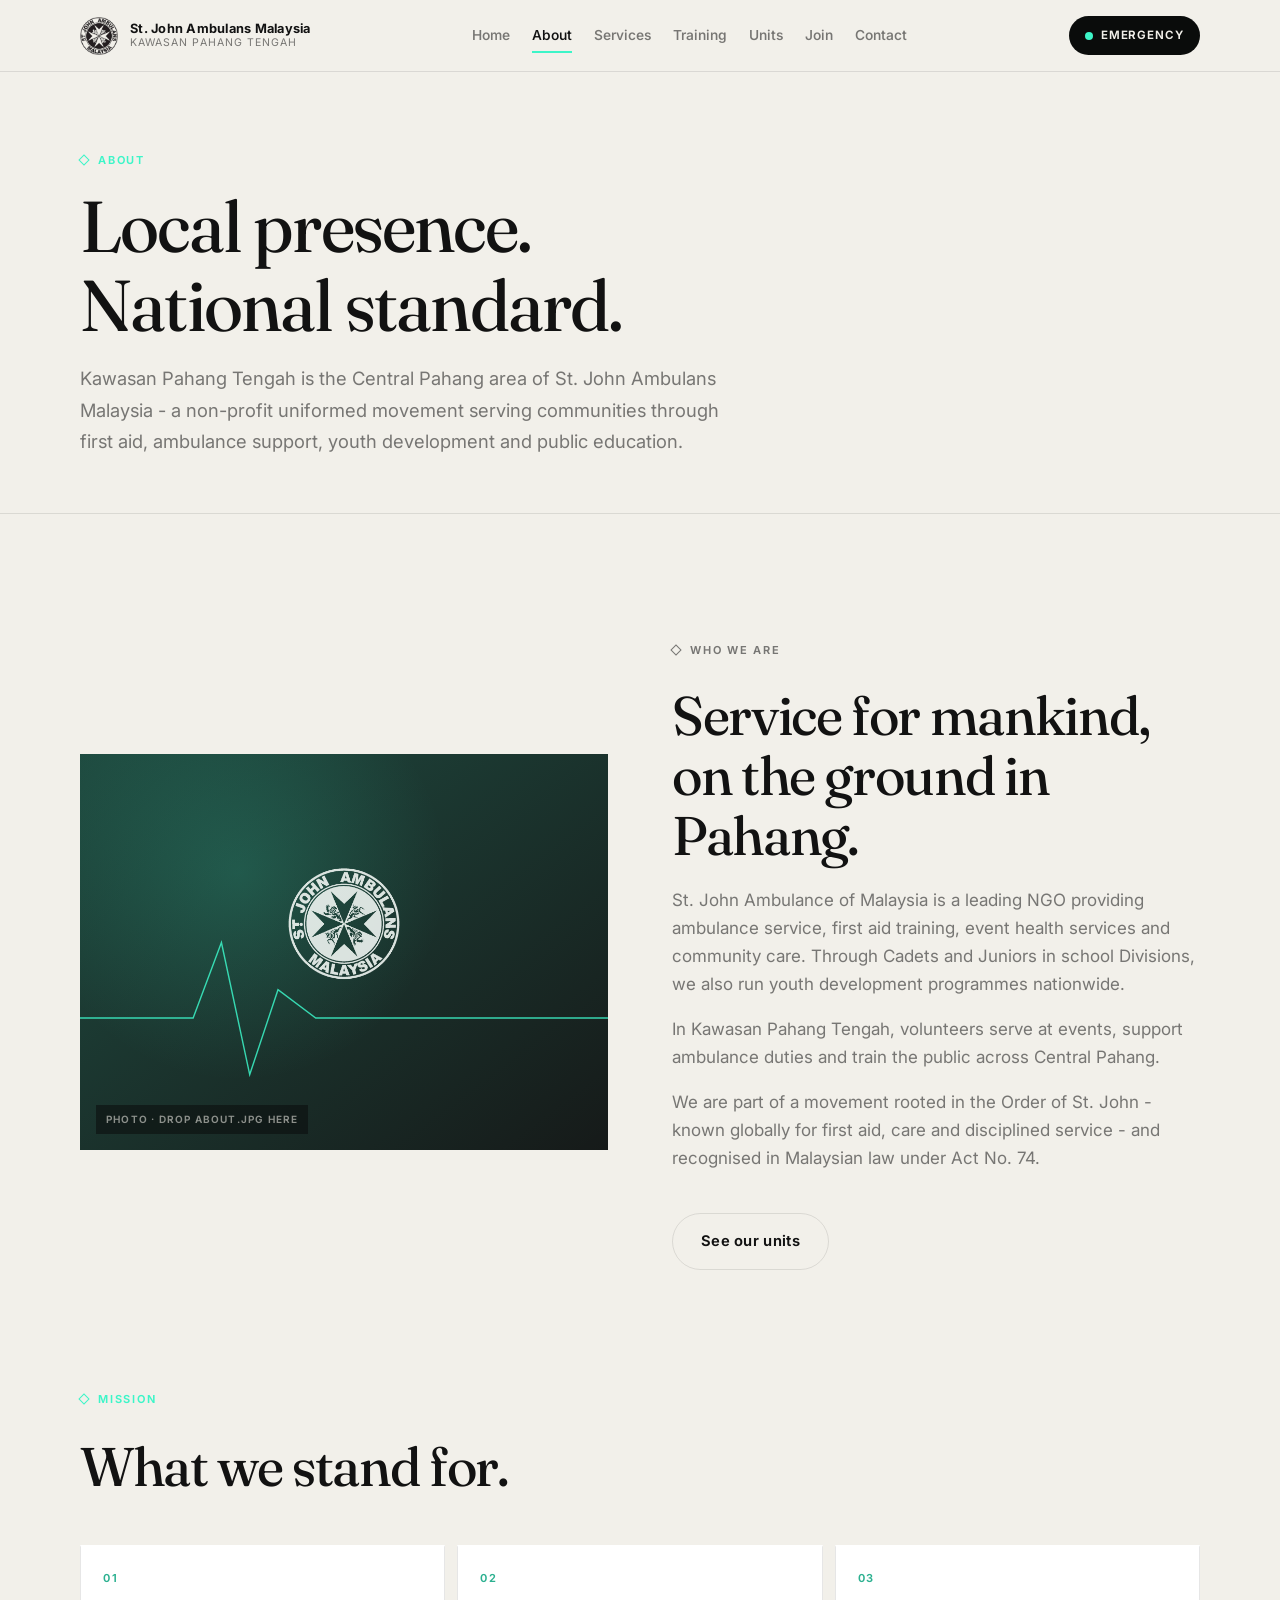
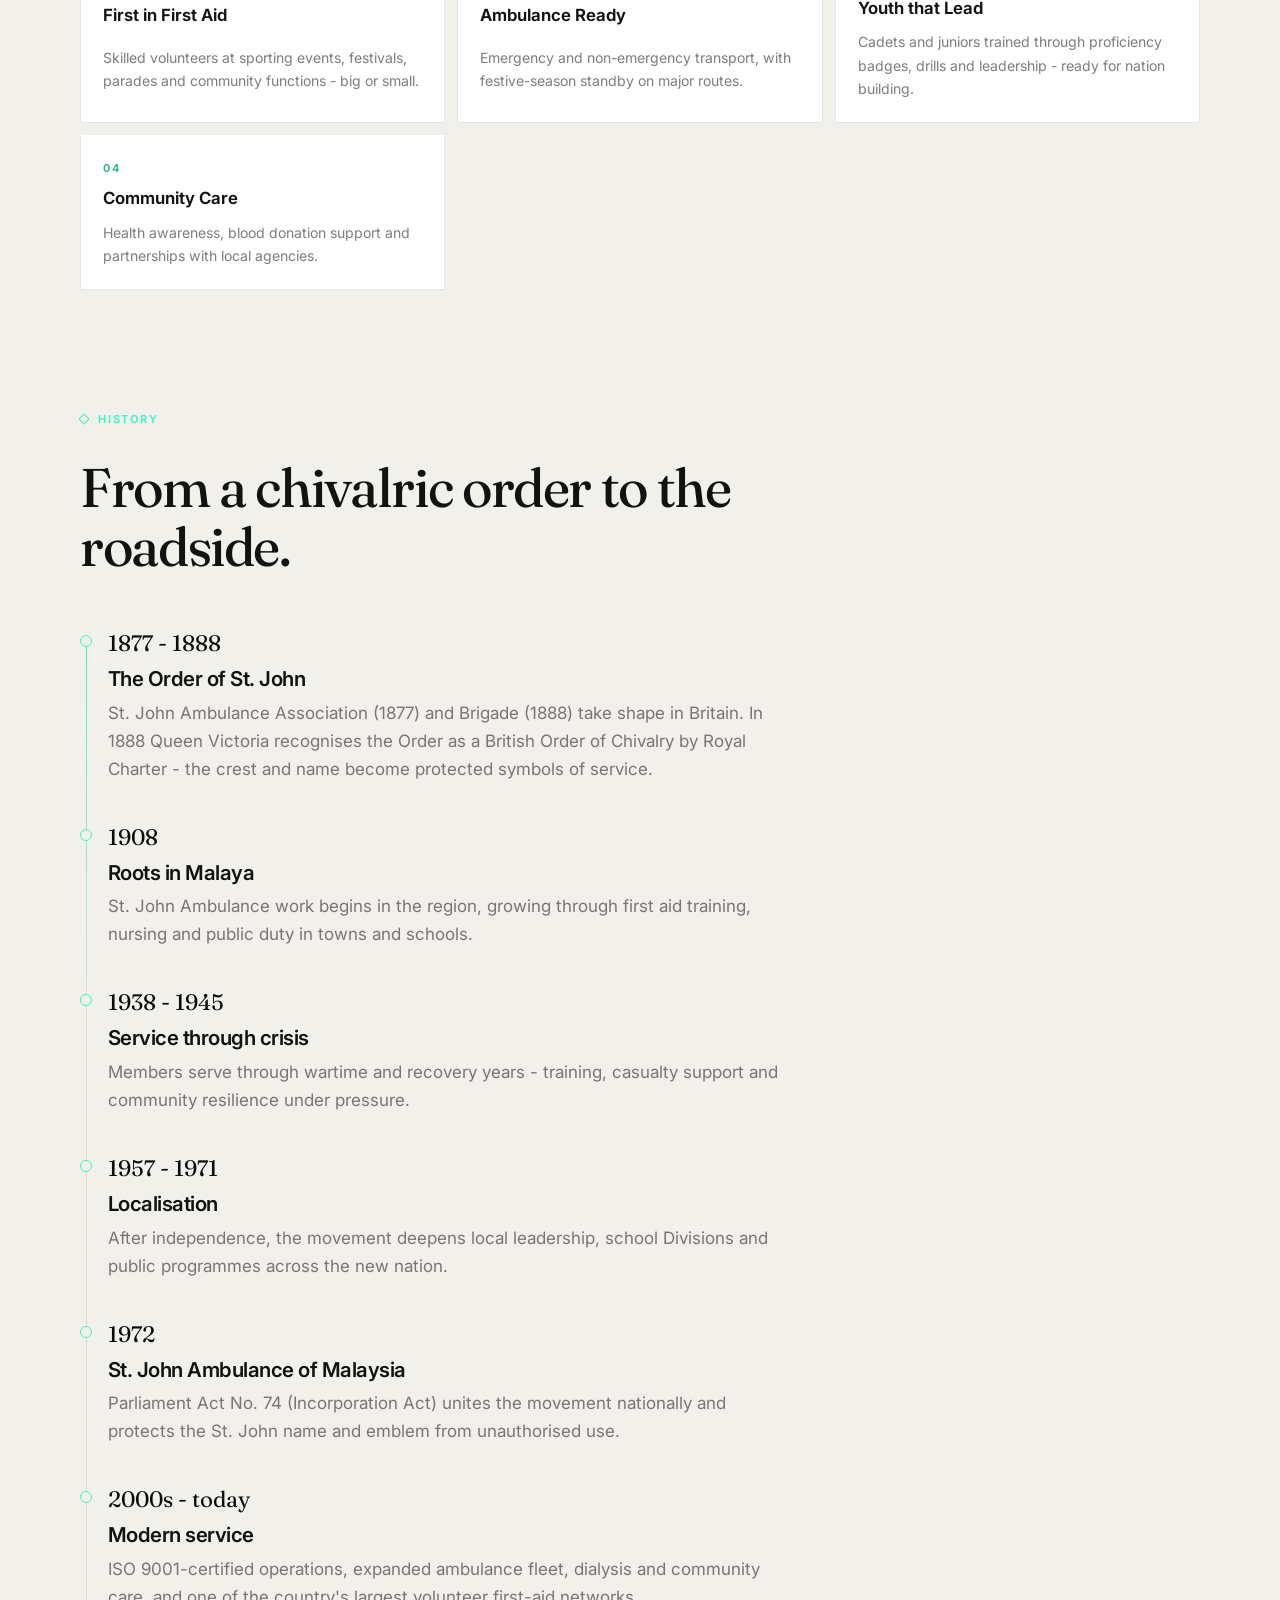
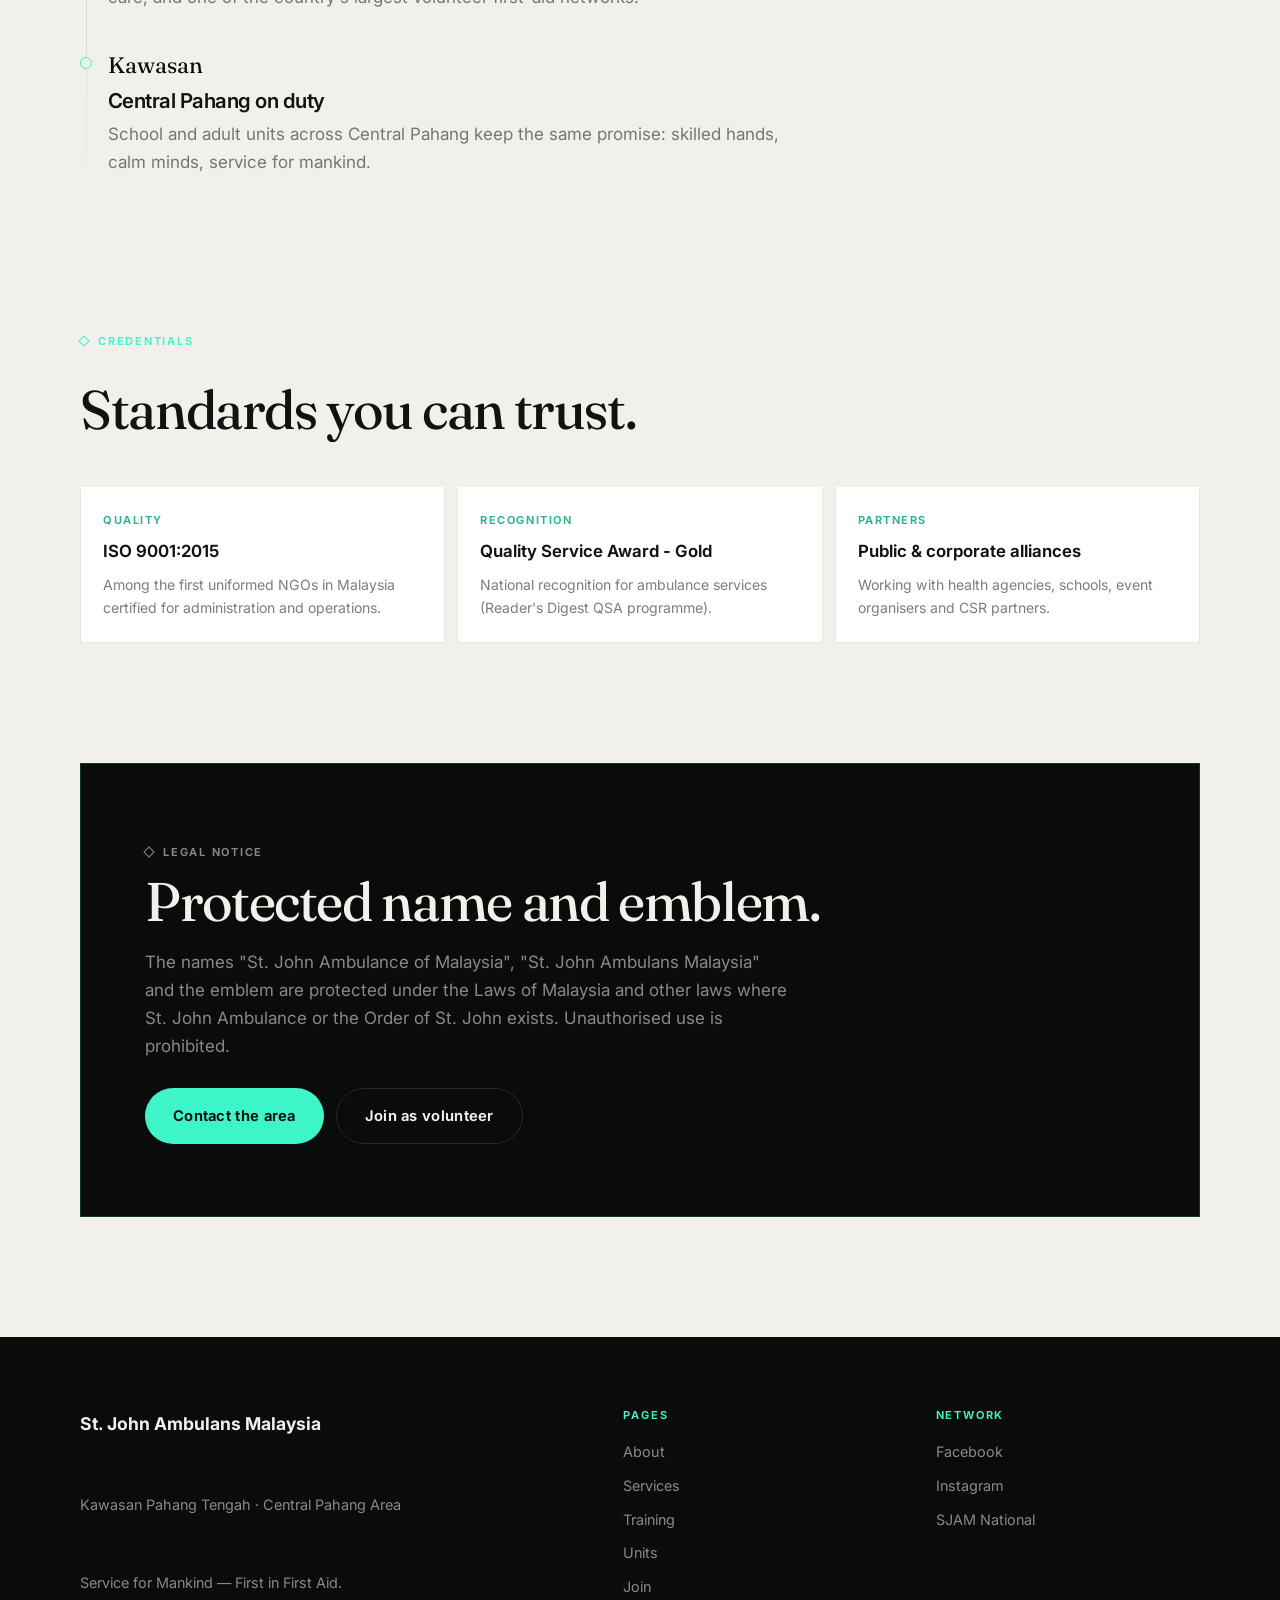
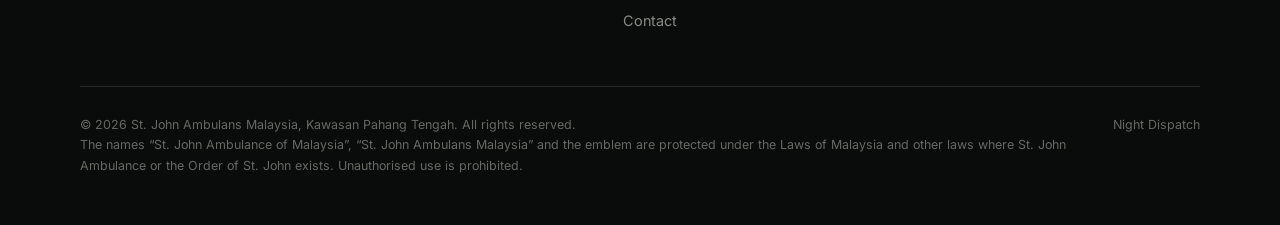
==== about.html @ 7b6e6d95 "Fill site with St. John must-have content: history, units, leadership, programmes, process" ====
<!DOCTYPE html>
<html lang="en">
<head>
  <meta charset="UTF-8" />
  <meta name="viewport" content="width=device-width, initial-scale=1" />
  <meta name="description" content="About St. John Ambulans Malaysia, Kawasan Pahang Tengah - mission, history, credentials and the Order of St. John." />
  <title>About · SJAM Kawasan Pahang Tengah</title>
  <link rel="preconnect" href="https://fonts.googleapis.com" />
  <link rel="preconnect" href="https://fonts.gstatic.com" crossorigin />
  <link href="https://fonts.googleapis.com/css2?family=Fraunces:ital,opsz,wght@0,9..144,400;0,9..144,500;1,9..144,400&family=Inter:wght@400;500;600;650;700&display=swap" rel="stylesheet" />
  <link rel="stylesheet" href="styles.css" />
</head>
<body>
  <header class="site-header">
    <div class="site-header__inner">
      <a class="brand" href="index.html" aria-label="Home">
        <img class="brand__mark" src="assets/sjam-logo.png" width="38" height="38" alt="" />
        <span class="brand__text">
          <span class="brand__name">St. John Ambulans Malaysia</span>
          <span class="brand__sub">Kawasan Pahang Tengah</span>
        </span>
      </a>
      <nav class="nav" aria-label="Primary">
        <a href="index.html">Home</a>
        <a href="about.html" class="is-active">About</a>
        <a href="services.html">Services</a>
        <a href="training.html">Training</a>
        <a href="units.html">Units</a>
        <a href="join.html">Join</a>
        <a href="contact.html">Contact</a>
      </nav>
      <div class="header-actions">
        <a class="emergency-chip" href="tel:999"><span class="dot-pulse" aria-hidden="true"></span>Emergency</a>
        <button class="nav-toggle" type="button" aria-expanded="false" aria-controls="mobile-drawer" aria-label="Open menu"><span></span></button>
      </div>
    </div>
    <div class="drawer" id="mobile-drawer" hidden>
      <a href="index.html">Home</a>
      <a href="about.html">About</a>
      <a href="services.html">Services</a>
      <a href="training.html">Training</a>
      <a href="units.html">Units</a>
      <a href="join.html">Join</a>
      <a href="contact.html">Contact</a>
      <a class="btn btn--volt" href="join.html">Volunteer with us</a>
    </div>
  </header>

  <main>
    <header class="page-hero">
      <div class="wrap">
        <p class="label label--volt">About</p>
        <h1>Local presence.<br />National standard.</h1>
        <p class="lead">
          Kawasan Pahang Tengah is the Central Pahang area of St. John Ambulans Malaysia -
          a non-profit uniformed movement serving communities through first aid, ambulance support,
          youth development and public education.
        </p>
      </div>
    </header>

    <section class="section">
      <div class="wrap split">
        <!-- TODO: replace with about.jpg -->
        <div class="media-frame media-frame--dark reveal">
          <svg class="deco" viewBox="0 0 560 420" aria-hidden="true">
            <defs>
              <linearGradient id="ag" x1="0" y1="0" x2="1" y2="1">
                <stop offset="0%" stop-color="#3DF5C8" stop-opacity="0.22"/>
                <stop offset="100%" stop-color="#3DF5C8" stop-opacity="0"/>
              </linearGradient>
            </defs>
            <rect width="560" height="420" fill="url(#ag)"/>
            <polyline points="0,280 90,280 120,280 150,200 180,340 210,250 250,280 560,280" fill="none" stroke="#3DF5C8" stroke-width="1.5" opacity="0.85"/>
            <image href="assets/sjam-logo-light.png" x="220" y="120" width="120" height="120" opacity="0.9"/>
          </svg>
          <div class="media-frame__caption">Photo · drop about.jpg here</div>
        </div>
        <div class="reveal">
          <p class="label">Who we are</p>
          <h2 style="margin:16px 0 20px;">Service for mankind, on the ground in Pahang.</h2>
          <p class="muted">
            St. John Ambulance of Malaysia is a leading NGO providing ambulance service,
            first aid training, event health services and community care. Through Cadets and Juniors
            in school Divisions, we also run youth development programmes nationwide.
          </p>
          <p class="muted" style="margin-top:1em;">
            In Kawasan Pahang Tengah, volunteers serve at events, support ambulance duties and
            train the public across Central Pahang.
          </p>
          <p class="muted" style="margin-top:1em;">
            We are part of a movement rooted in the Order of St. John - known globally for first aid,
            care and disciplined service - and recognised in Malaysian law under Act No. 74.
          </p>
          <a class="btn btn--ghost" href="units.html" style="margin-top:24px;">See our units</a>
        </div>
      </div>
    </section>

    <section class="section" style="padding-top:0;">
      <div class="wrap">
        <div class="section__head reveal">
          <p class="label label--volt">Mission</p>
          <h2>What we stand for.</h2>
        </div>
        <div class="units-grid">
          <article class="unit-card reveal">
            <div class="unit-card__district">01</div>
            <div class="unit-card__name">First in First Aid</div>
            <div class="unit-card__meta">Skilled volunteers at sporting events, festivals, parades and community functions - big or small.</div>
          </article>
          <article class="unit-card reveal">
            <div class="unit-card__district">02</div>
            <div class="unit-card__name">Ambulance Ready</div>
            <div class="unit-card__meta">Emergency and non-emergency transport, with festive-season standby on major routes.</div>
          </article>
          <article class="unit-card reveal">
            <div class="unit-card__district">03</div>
            <div class="unit-card__name">Youth that Lead</div>
            <div class="unit-card__meta">Cadets and juniors trained through proficiency badges, drills and leadership - ready for nation building.</div>
          </article>
          <article class="unit-card reveal">
            <div class="unit-card__district">04</div>
            <div class="unit-card__name">Community Care</div>
            <div class="unit-card__meta">Health awareness, blood donation support and partnerships with local agencies.</div>
          </article>
        </div>
      </div>
    </section>

    <section class="section" style="padding-top:0;">
      <div class="wrap">
        <div class="section__head reveal">
          <p class="label label--volt">History</p>
          <h2>From a chivalric order to the roadside.</h2>
        </div>
        <div class="timeline">
          <article class="timeline__item reveal">
            <div class="timeline__year">1877 - 1888</div>
            <h3>The Order of St. John</h3>
            <p>St. John Ambulance Association (1877) and Brigade (1888) take shape in Britain. In 1888 Queen Victoria recognises the Order as a British Order of Chivalry by Royal Charter - the crest and name become protected symbols of service.</p>
          </article>
          <article class="timeline__item reveal">
            <div class="timeline__year">1908</div>
            <h3>Roots in Malaya</h3>
            <p>St. John Ambulance work begins in the region, growing through first aid training, nursing and public duty in towns and schools.</p>
          </article>
          <article class="timeline__item reveal">
            <div class="timeline__year">1938 - 1945</div>
            <h3>Service through crisis</h3>
            <p>Members serve through wartime and recovery years - training, casualty support and community resilience under pressure.</p>
          </article>
          <article class="timeline__item reveal">
            <div class="timeline__year">1957 - 1971</div>
            <h3>Localisation</h3>
            <p>After independence, the movement deepens local leadership, school Divisions and public programmes across the new nation.</p>
          </article>
          <article class="timeline__item reveal">
            <div class="timeline__year">1972</div>
            <h3>St. John Ambulance of Malaysia</h3>
            <p>Parliament Act No. 74 (Incorporation Act) unites the movement nationally and protects the St. John name and emblem from unauthorised use.</p>
          </article>
          <article class="timeline__item reveal">
            <div class="timeline__year">2000s - today</div>
            <h3>Modern service</h3>
            <p>ISO 9001-certified operations, expanded ambulance fleet, dialysis and community care, and one of the country's largest volunteer first-aid networks.</p>
          </article>
          <article class="timeline__item reveal">
            <div class="timeline__year">Kawasan</div>
            <h3>Central Pahang on duty</h3>
            <p>School and adult units across Central Pahang keep the same promise: skilled hands, calm minds, service for mankind.</p>
          </article>
        </div>
      </div>
    </section>

    <section class="section" style="padding-top:0;">
      <div class="wrap">
        <div class="section__head reveal">
          <p class="label label--volt">Credentials</p>
          <h2>Standards you can trust.</h2>
        </div>
        <!-- TODO: swap in real award logos / copy -->
        <div class="units-grid">
          <article class="unit-card reveal">
            <div class="unit-card__district">Quality</div>
            <div class="unit-card__name">ISO 9001:2015</div>
            <div class="unit-card__meta">Among the first uniformed NGOs in Malaysia certified for administration and operations.</div>
          </article>
          <article class="unit-card reveal">
            <div class="unit-card__district">Recognition</div>
            <div class="unit-card__name">Quality Service Award - Gold</div>
            <div class="unit-card__meta">National recognition for ambulance services (Reader's Digest QSA programme).</div>
          </article>
          <article class="unit-card reveal">
            <div class="unit-card__district">Partners</div>
            <div class="unit-card__name">Public &amp; corporate alliances</div>
            <div class="unit-card__meta">Working with health agencies, schools, event organisers and CSR partners.</div>
          </article>
        </div>
      </div>
    </section>

    <section class="section" style="padding-top:0;">
      <div class="wrap">
        <div class="cta-panel reveal">
          <p class="label label--volt">Legal notice</p>
          <h2>Protected name and emblem.</h2>
          <p>
            The names "St. John Ambulance of Malaysia", "St. John Ambulans Malaysia" and the emblem
            are protected under the Laws of Malaysia and other laws where St. John Ambulance or the
            Order of St. John exists. Unauthorised use is prohibited.
          </p>
          <div class="actions">
            <a class="btn btn--volt" href="contact.html">Contact the area</a>
            <a class="btn btn--ghost-dark" href="join.html">Join as volunteer</a>
          </div>
        </div>
      </div>
    </section>
  </main>

  <footer class="site-footer">
    <div class="wrap">
      <div class="footer__grid">
        <div class="footer__brand">
          <strong>St. John Ambulans Malaysia</strong>
          <span>Kawasan Pahang Tengah · Central Pahang Area</span>
          <span>Service for Mankind — First in First Aid.</span>
        </div>
        <div class="footer__col">
          <h4>Pages</h4>
          <a href="about.html">About</a>
          <a href="services.html">Services</a>
          <a href="training.html">Training</a>
          <a href="units.html">Units</a>
          <a href="join.html">Join</a>
          <a href="contact.html">Contact</a>
        </div>
        <div class="footer__col">
          <h4>Network</h4>
          <a href="#" rel="noopener">Facebook</a>
          <a href="#" rel="noopener">Instagram</a>
          <a href="https://sjam.org.my" rel="noopener" target="_blank">SJAM National</a>
        </div>
      </div>
      <div class="footer__bottom">
        <p>© <span id="year">2025</span> St. John Ambulans Malaysia, Kawasan Pahang Tengah. All rights reserved.<br />The names “St. John Ambulance of Malaysia”, “St. John Ambulans Malaysia” and the emblem are protected under the Laws of Malaysia and other laws where St. John Ambulance or the Order of St. John exists. Unauthorised use is prohibited.</p>
        <p>Night Dispatch</p>
      </div>
    </div>
  </footer>
  <script src="main.js"></script>
</body>
</html>
---- styles.css ----
/* =========================================================
   Night Dispatch — SJAM Kawasan Pahang Tengah
   Shared design system
   ========================================================= */

:root {
  --night: #0a0c0b;
  --charcoal: #161a19;
  --paper: #f2f0ea;
  --ink: #121212;
  --voltage: #3df5c8;
  --voltage-dim: rgba(61, 245, 200, 0.14);
  --amber: #f0b429;
  --quiet-dark: rgba(242, 240, 234, 0.55);
  --quiet-light: rgba(18, 18, 18, 0.55);
  --line-dark: rgba(242, 240, 234, 0.12);
  --line-light: rgba(18, 18, 18, 0.1);
  --max: 1120px;
  --font-display: "Fraunces", "Times New Roman", serif;
  --font-body: "Inter", system-ui, sans-serif;
  --ease: cubic-bezier(0.22, 1, 0.36, 1);
  --header-h: 72px;
}

*,
*::before,
*::after {
  box-sizing: border-box;
}

html {
  scroll-behavior: smooth;
}

@media (prefers-reduced-motion: reduce) {
  html {
    scroll-behavior: auto;
  }
  *,
  *::before,
  *::after {
    animation-duration: 0.01ms !important;
    animation-iteration-count: 1 !important;
    transition-duration: 0.01ms !important;
  }
}

body {
  margin: 0;
  font-family: var(--font-body);
  font-size: 17px;
  line-height: 1.65;
  background: var(--paper);
  color: var(--ink);
  -webkit-font-smoothing: antialiased;
}

body.theme-night {
  background: var(--night);
  color: var(--paper);
}

img {
  max-width: 100%;
  display: block;
}

a {
  color: inherit;
  text-decoration: none;
}

button {
  font: inherit;
  cursor: pointer;
  border: none;
  background: none;
  color: inherit;
}

ul,
ol {
  margin: 0;
  padding: 0;
  list-style: none;
}

p {
  margin: 0 0 1em;
}

p:last-child {
  margin-bottom: 0;
}

/* ----- Type ----- */

.label {
  display: inline-flex;
  align-items: center;
  gap: 10px;
  font-size: 11px;
  font-weight: 650;
  letter-spacing: 0.16em;
  text-transform: uppercase;
  color: var(--quiet-light);
}

.theme-night .label,
.on-dark .label {
  color: var(--quiet-dark);
}

.label--volt {
  color: var(--voltage);
}

.label::before {
  content: "";
  width: 8px;
  height: 8px;
  border: 1px solid currentColor;
  transform: rotate(45deg);
  flex-shrink: 0;
}

h1,
h2,
h3,
h4 {
  margin: 0;
  font-weight: 500;
  line-height: 1.1;
  letter-spacing: -0.025em;
}

h1,
.display {
  font-family: var(--font-display);
  font-weight: 450;
}

h2 {
  font-family: var(--font-display);
  font-size: clamp(2.1rem, 4.5vw, 3.4rem);
  font-weight: 450;
}

h3 {
  font-size: 1.28rem;
  font-weight: 600;
}

.lead {
  font-size: 1.15rem;
  line-height: 1.7;
  max-width: 36em;
}

.theme-night .lead,
.on-dark .lead {
  color: var(--quiet-dark);
}

.muted {
  color: var(--quiet-light);
}

.theme-night .muted,
.on-dark .muted {
  color: var(--quiet-dark);
}

.num-tag {
  font-family: var(--font-body);
  font-size: 0.78rem;
  font-weight: 650;
  letter-spacing: 0.14em;
  color: var(--voltage);
}

/* ----- Layout ----- */

.wrap {
  width: min(100% - 40px, var(--max));
  margin-inline: auto;
}

@media (min-width: 768px) {
  .wrap {
    width: min(100% - 80px, var(--max));
  }
}

.section {
  padding: 88px 0;
}

@media (min-width: 768px) {
  .section {
    padding: 120px 0;
  }
}

.section__head {
  display: grid;
  gap: 18px;
  margin-bottom: 48px;
  max-width: 40em;
}

.page-hero {
  padding: 72px 0 56px;
  border-bottom: 1px solid var(--line-light);
}

.page-hero .label {
  margin-bottom: 18px;
}

.page-hero h1 {
  font-size: clamp(2.6rem, 6vw, 4.5rem);
  max-width: 12em;
  margin-bottom: 18px;
}

.page-hero .lead {
  color: var(--quiet-light);
}

/* ----- Buttons ----- */

.btn {
  display: inline-flex;
  align-items: center;
  justify-content: center;
  gap: 10px;
  padding: 15px 28px;
  border-radius: 999px;
  font-size: 0.92rem;
  font-weight: 650;
  letter-spacing: 0.02em;
  transition: transform 0.25s var(--ease), background 0.25s var(--ease),
    color 0.25s var(--ease), border-color 0.25s var(--ease), box-shadow 0.25s;
}

.btn:hover {
  transform: translateY(-2px);
}

.btn:focus-visible {
  outline: 2px solid var(--voltage);
  outline-offset: 3px;
}

.btn--volt {
  background: var(--voltage);
  color: var(--night);
  box-shadow: 0 0 0 0 rgba(61, 245, 200, 0.35);
}

.btn--volt:hover {
  box-shadow: 0 12px 40px -12px rgba(61, 245, 200, 0.55);
}

.btn--ghost {
  border: 1px solid var(--line-light);
  color: var(--ink);
}

.btn--ghost:hover {
  border-color: var(--ink);
}

.btn--ghost-dark {
  border: 1px solid var(--line-dark);
  color: var(--paper);
}

.btn--ghost-dark:hover {
  border-color: var(--voltage);
  color: var(--voltage);
}

/* ----- Header ----- */

.site-header {
  position: sticky;
  top: 0;
  z-index: 80;
  height: var(--header-h);
  display: flex;
  align-items: center;
  background: rgba(242, 240, 234, 0.9);
  backdrop-filter: blur(16px);
  -webkit-backdrop-filter: blur(16px);
  border-bottom: 1px solid var(--line-light);
}

.theme-night .site-header {
  background: rgba(10, 12, 11, 0.72);
  border-bottom-color: var(--line-dark);
}

.site-header__inner {
  width: min(100% - 40px, var(--max));
  margin-inline: auto;
  display: flex;
  align-items: center;
  justify-content: space-between;
  gap: 20px;
}

.brand {
  display: flex;
  align-items: center;
  gap: 12px;
  min-width: 0;
}

.brand__mark {
  width: 38px;
  height: 38px;
  flex-shrink: 0;
}

.brand__text {
  display: grid;
  line-height: 1.15;
}

.brand__name {
  font-size: 0.8rem;
  font-weight: 700;
  letter-spacing: 0.02em;
}

.brand__sub {
  font-size: 0.66rem;
  letter-spacing: 0.1em;
  text-transform: uppercase;
  color: var(--quiet-light);
}

.theme-night .brand__sub {
  color: var(--quiet-dark);
}

.nav {
  display: none;
  align-items: center;
  gap: 22px;
}

.nav a {
  position: relative;
  font-size: 0.86rem;
  font-weight: 550;
  color: var(--quiet-light);
  padding: 6px 0;
  transition: color 0.2s;
}

.theme-night .nav a {
  color: var(--quiet-dark);
}

.nav a::after {
  content: "";
  position: absolute;
  left: 0;
  bottom: 0;
  height: 1.5px;
  width: 100%;
  background: var(--voltage);
  transform: scaleX(0);
  transform-origin: left;
  transition: transform 0.3s var(--ease);
}

.nav a:hover,
.nav a.is-active {
  color: var(--ink);
}

.theme-night .nav a:hover,
.theme-night .nav a.is-active {
  color: var(--paper);
}

.nav a:hover::after,
.nav a.is-active::after {
  transform: scaleX(1);
}

.header-actions {
  display: flex;
  align-items: center;
  gap: 10px;
}

.emergency-chip {
  display: inline-flex;
  align-items: center;
  gap: 8px;
  padding: 9px 15px;
  border-radius: 999px;
  background: var(--night);
  color: var(--paper);
  font-size: 0.72rem;
  font-weight: 650;
  letter-spacing: 0.08em;
  text-transform: uppercase;
  white-space: nowrap;
  border: 1px solid transparent;
  transition: border-color 0.2s, color 0.2s;
}

.theme-night .emergency-chip {
  background: transparent;
  border-color: var(--line-dark);
  color: var(--paper);
}

.emergency-chip:hover {
  border-color: var(--voltage);
  color: var(--voltage);
}

.dot-pulse {
  width: 8px;
  height: 8px;
  border-radius: 50%;
  background: var(--voltage);
  box-shadow: 0 0 0 0 rgba(61, 245, 200, 0.65);
  animation: pulse-dot 2s ease-out infinite;
}

@keyframes pulse-dot {
  0% {
    box-shadow: 0 0 0 0 rgba(61, 245, 200, 0.55);
  }
  70% {
    box-shadow: 0 0 0 10px rgba(61, 245, 200, 0);
  }
  100% {
    box-shadow: 0 0 0 0 rgba(61, 245, 200, 0);
  }
}

.nav-toggle {
  display: grid;
  place-items: center;
  width: 42px;
  height: 42px;
  border: 1px solid var(--line-light);
  border-radius: 50%;
}

.theme-night .nav-toggle {
  border-color: var(--line-dark);
}

.nav-toggle span,
.nav-toggle span::before,
.nav-toggle span::after {
  display: block;
  width: 16px;
  height: 1.5px;
  background: currentColor;
}

.nav-toggle span {
  position: relative;
}

.nav-toggle span::before,
.nav-toggle span::after {
  content: "";
  position: absolute;
  left: 0;
}

.nav-toggle span::before {
  top: -5px;
}

.nav-toggle span::after {
  top: 5px;
}

@media (min-width: 980px) {
  .nav {
    display: flex;
  }
  .nav-toggle {
    display: none;
  }
}

.drawer {
  display: none;
  position: fixed;
  inset: var(--header-h) 0 0;
  background: var(--paper);
  padding: 24px;
  z-index: 70;
  overflow: auto;
}

.theme-night .drawer {
  background: var(--night);
}

.drawer.is-open {
  display: block;
}

.drawer a {
  display: block;
  padding: 16px 0;
  border-bottom: 1px solid var(--line-light);
  font-size: 1.15rem;
  font-weight: 550;
}

.theme-night .drawer a {
  border-bottom-color: var(--line-dark);
}

.drawer .btn {
  margin-top: 24px;
  width: 100%;
}

/* ----- Home Hero ----- */

.hero-home {
  position: relative;
  min-height: calc(100vh - var(--header-h));
  display: flex;
  flex-direction: column;
  justify-content: center;
  overflow: hidden;
  isolation: isolate;
}

.hero-home__bg {
  position: absolute;
  inset: 0;
  z-index: -2;
  background:
    radial-gradient(ellipse 80% 60% at 70% 20%, rgba(61, 245, 200, 0.08), transparent 55%),
    radial-gradient(ellipse 50% 40% at 10% 80%, rgba(61, 245, 200, 0.05), transparent 50%),
    var(--night);
}

.hero-home__bg img {
  width: 100%;
  height: 100%;
  object-fit: cover;
  opacity: 0.35;
  filter: saturate(0.7) contrast(1.05);
}

.hero-home__noise {
  position: absolute;
  inset: 0;
  z-index: -1;
  opacity: 0.35;
  pointer-events: none;
  background-image: url("data:image/svg+xml,%3Csvg viewBox='0 0 200 200' xmlns='http://www.w3.org/2000/svg'%3E%3Cfilter id='n'%3E%3CfeTurbulence type='fractalNoise' baseFrequency='0.85' numOctaves='4' stitchTiles='stitch'/%3E%3C/filter%3E%3Crect width='100%25' height='100%25' filter='url(%23n)' opacity='0.5'/%3E%3C/svg%3E");
  mix-blend-mode: overlay;
}

.hero-home__pulse {
  position: absolute;
  left: 0;
  right: 0;
  top: 52%;
  height: 80px;
  z-index: 0;
  opacity: 0.85;
  pointer-events: none;
}

.hero-home__pulse svg {
  width: 100%;
  height: 100%;
}

.hero-home__pulse path {
  fill: none;
  stroke: var(--voltage);
  stroke-width: 1.5;
  stroke-linecap: round;
  stroke-linejoin: round;
  stroke-dasharray: 1800;
  stroke-dashoffset: 1800;
  animation: draw-pulse 1.4s var(--ease) 0.2s forwards;
}

@keyframes draw-pulse {
  to {
    stroke-dashoffset: 0;
  }
}

.hero-home__corners {
  position: absolute;
  inset: 28px 28px;
  z-index: 2;
  pointer-events: none;
  font-size: 11px;
  font-weight: 650;
  letter-spacing: 0.14em;
  text-transform: uppercase;
  color: var(--quiet-dark);
}

.hero-home__corners span {
  position: absolute;
}

.hero-home__corners .c-tl {
  top: 0;
  left: 0;
}

.hero-home__corners .c-tr {
  top: 0;
  right: 0;
}

.hero-home__corners .c-bl {
  bottom: 0;
  left: 0;
}

.hero-home__corners .c-br {
  bottom: 0;
  right: 0;
  display: flex;
  align-items: center;
  gap: 10px;
}

.scroll-hint {
  width: 22px;
  height: 36px;
  border: 1px solid var(--line-dark);
  border-radius: 999px;
  position: relative;
}

.scroll-hint::after {
  content: "";
  position: absolute;
  top: 8px;
  left: 50%;
  width: 3px;
  height: 8px;
  margin-left: -1.5px;
  border-radius: 99px;
  background: var(--voltage);
  animation: scroll-dot 1.8s ease-in-out infinite;
}

@keyframes scroll-dot {
  0%,
  100% {
    transform: translateY(0);
    opacity: 1;
  }
  50% {
    transform: translateY(12px);
    opacity: 0.35;
  }
}

.hero-home__content {
  width: min(100% - 40px, var(--max));
  margin: 80px auto 100px;
  position: relative;
  z-index: 1;
}

.hero-home__eyebrow {
  display: flex;
  align-items: center;
  gap: 14px;
  margin-bottom: 28px;
  color: var(--voltage);
  font-size: 12px;
  font-weight: 650;
  letter-spacing: 0.18em;
  text-transform: uppercase;
}

.hero-home__eyebrow .rule {
  width: 48px;
  height: 1px;
  background: var(--voltage);
}

.hero-home h1 {
  font-size: clamp(3.2rem, 11vw, 8.5rem);
  line-height: 0.92;
  letter-spacing: -0.035em;
  margin-bottom: 28px;
  max-width: 10em;
}

.hero-home h1 .line {
  display: block;
}

.hero-home h1 .volt {
  font-style: italic;
  color: transparent;
  -webkit-text-stroke: 1.5px var(--voltage);
  text-stroke: 1.5px var(--voltage);
  padding-right: 0.06em;
}

.hero-home h1 .solid {
  color: var(--paper);
}

.hero-home__sub {
  max-width: 28em;
  color: var(--quiet-dark);
  font-size: 1.05rem;
  margin-bottom: 36px;
}

.hero-home__actions {
  display: flex;
  flex-wrap: wrap;
  gap: 12px;
}

.hero-home__meta {
  display: none;
}

@media (min-width: 900px) {
  .hero-home__meta {
    display: flex;
    gap: 40px;
    margin-top: 56px;
    padding-top: 28px;
    border-top: 1px solid var(--line-dark);
    max-width: 640px;
  }
  .hero-home__meta dt {
    font-size: 10px;
    letter-spacing: 0.16em;
    text-transform: uppercase;
    color: var(--quiet-dark);
    margin-bottom: 6px;
  }
  .hero-home__meta dd {
    margin: 0;
    font-weight: 550;
    font-size: 0.95rem;
  }
}

/* Home impact strip */
.home-impact {
  background: var(--charcoal);
  border-top: 1px solid var(--line-dark);
  border-bottom: 1px solid var(--line-dark);
  padding: 56px 0;
}

.home-impact__grid {
  display: grid;
  grid-template-columns: repeat(2, 1fr);
  gap: 32px 20px;
}

.stat__value {
  font-family: var(--font-display);
  font-size: clamp(2.2rem, 4.5vw, 3.4rem);
  color: var(--voltage);
  line-height: 1;
  margin: 8px 0;
  letter-spacing: -0.03em;
}

.stat__label {
  font-size: 0.88rem;
  color: var(--quiet-dark);
  max-width: 12em;
}

@media (min-width: 800px) {
  .home-impact__grid {
    grid-template-columns: repeat(4, 1fr);
  }
}

/* Home summary cards */
.home-summary {
  background: var(--night);
  color: var(--paper);
  padding: 96px 0 110px;
}

.home-summary .section__head h2 {
  color: var(--paper);
}

.summary-grid {
  display: grid;
  gap: 0;
  border-top: 1px solid var(--line-dark);
}

.summary-item {
  display: grid;
  gap: 14px;
  padding: 36px 0;
  border-bottom: 1px solid var(--line-dark);
}

.summary-item h3 {
  font-family: var(--font-display);
  font-size: 1.65rem;
  font-weight: 450;
}

.summary-item p {
  color: var(--quiet-dark);
  margin: 0;
  max-width: 36em;
}

.summary-item a {
  color: var(--voltage);
  font-weight: 600;
  font-size: 0.92rem;
  width: fit-content;
}

.summary-item a:hover {
  text-decoration: underline;
  text-underline-offset: 4px;
}

@media (min-width: 800px) {
  .summary-grid {
    grid-template-columns: repeat(3, 1fr);
    gap: 0 40px;
    border-top: none;
  }
  .summary-item {
    border-top: 1px solid var(--line-dark);
    border-bottom: none;
  }
}

/* Home news teaser */
.home-news {
  background: var(--paper);
  padding: 88px 0;
}

.news-row {
  display: grid;
  gap: 12px;
  padding: 22px 0;
  border-top: 1px solid var(--line-light);
}

.news-row:last-child {
  border-bottom: 1px solid var(--line-light);
}

.news-row__date {
  font-size: 11px;
  font-weight: 650;
  letter-spacing: 0.14em;
  text-transform: uppercase;
  color: var(--quiet-light);
}

.news-row h3 {
  font-size: 1.15rem;
  font-weight: 600;
}

.news-row a {
  color: var(--night);
  font-weight: 650;
  font-size: 0.9rem;
  width: fit-content;
}

.news-row a:hover {
  color: var(--voltage);
  filter: brightness(0.85);
}

@media (min-width: 800px) {
  .news-row {
    grid-template-columns: 130px 1fr auto;
    align-items: baseline;
    gap: 24px;
  }
}

/* ----- Shared page patterns ----- */

.split {
  display: grid;
  gap: 40px;
}

@media (min-width: 900px) {
  .split {
    grid-template-columns: 1fr 1fr;
    gap: 64px;
    align-items: center;
  }
}

.media-frame {
  position: relative;
  aspect-ratio: 4 / 3;
  overflow: hidden;
  background:
    linear-gradient(145deg, rgba(61, 245, 200, 0.12), transparent 50%),
    linear-gradient(0deg, rgba(18, 18, 18, 0.08), rgba(18, 18, 18, 0.08)),
    #c8cdc9;
}

.media-frame--wide {
  aspect-ratio: 16 / 9;
}

.media-frame--dark {
  background:
    radial-gradient(circle at 30% 30%, rgba(61, 245, 200, 0.16), transparent 45%),
    var(--charcoal);
}

.media-frame svg.deco {
  position: absolute;
  inset: 0;
  width: 100%;
  height: 100%;
}

.media-frame__caption {
  position: absolute;
  left: 16px;
  bottom: 16px;
  font-size: 10px;
  font-weight: 650;
  letter-spacing: 0.12em;
  text-transform: uppercase;
  color: rgba(18, 18, 18, 0.45);
  background: rgba(242, 240, 234, 0.75);
  padding: 6px 10px;
}

.media-frame--dark .media-frame__caption {
  color: var(--quiet-dark);
  background: rgba(10, 12, 11, 0.55);
}

/* Services numbered rows */
.svc-rows {
  display: grid;
  gap: 0;
  border-top: 1px solid var(--line-light);
}

.svc-row {
  display: grid;
  gap: 16px;
  padding: 36px 0;
  border-bottom: 1px solid var(--line-light);
  transition: background 0.25s var(--ease);
}

.svc-row:hover {
  background: rgba(18, 18, 18, 0.025);
}

.svc-row__idx {
  font-family: var(--font-display);
  font-size: 2.4rem;
  color: var(--voltage);
  line-height: 1;
  filter: brightness(0.72);
}

.svc-row p {
  color: var(--quiet-light);
  max-width: 42em;
}

.svc-row__link {
  font-weight: 650;
  font-size: 0.92rem;
  color: var(--ink);
  width: fit-content;
}

.svc-row__link span {
  color: var(--voltage);
  filter: brightness(0.75);
}

.svc-row__link:hover {
  color: var(--night);
}

@media (min-width: 800px) {
  .svc-row {
    grid-template-columns: 80px 1.1fr 1.4fr auto;
    gap: 28px;
    align-items: start;
  }
}

/* Timeline */
.timeline {
  display: grid;
  gap: 0;
  padding-left: 28px;
  position: relative;
}

.timeline::before {
  content: "";
  position: absolute;
  left: 6px;
  top: 10px;
  bottom: 10px;
  width: 1px;
  background: linear-gradient(to bottom, var(--voltage), var(--line-light) 30%, var(--line-light) 85%, transparent);
}

.timeline__item {
  position: relative;
  padding: 0 0 36px;
}

.timeline__item::before {
  content: "";
  position: absolute;
  left: -28px;
  top: 10px;
  width: 12px;
  height: 12px;
  border-radius: 50%;
  border: 1.5px solid var(--voltage);
  background: var(--paper);
}

.timeline__year {
  font-family: var(--font-display);
  font-size: 1.4rem;
  color: var(--night);
  margin-bottom: 6px;
}

.timeline__item h3 {
  margin-bottom: 8px;
}

.timeline__item p {
  color: var(--quiet-light);
  max-width: 40em;
}

/* Courses table-like */
.course-rows {
  border-top: 1px solid var(--line-light);
}

.course-row {
  display: grid;
  gap: 10px;
  padding: 26px 0;
  border-bottom: 1px solid var(--line-light);
}

.course-row__top {
  display: flex;
  flex-wrap: wrap;
  justify-content: space-between;
  gap: 8px 16px;
  align-items: baseline;
}

.course-row h3 {
  font-size: 1.15rem;
}

.course-row__price {
  font-weight: 700;
  font-variant-numeric: tabular-nums;
}

.course-row p {
  margin: 0;
  color: var(--quiet-light);
  font-size: 0.95rem;
}

.course-row__tag {
  font-size: 11px;
  font-weight: 650;
  letter-spacing: 0.12em;
  text-transform: uppercase;
  color: var(--voltage);
  filter: brightness(0.75);
}

/* Units grid */
.units-grid {
  display: grid;
  gap: 12px;
}

.unit-card {
  display: grid;
  gap: 8px;
  padding: 22px;
  background: #fff;
  border: 1px solid var(--line-light);
  border-top: 2px solid transparent;
  transition: border-color 0.25s, transform 0.25s var(--ease);
}

.unit-card:hover {
  border-top-color: var(--voltage);
  transform: translateY(-2px);
}

.unit-card__district {
  font-size: 11px;
  font-weight: 650;
  letter-spacing: 0.14em;
  text-transform: uppercase;
  color: var(--voltage);
  filter: brightness(0.72);
}

.unit-card__name {
  font-weight: 650;
  font-size: 1.05rem;
}

.unit-card__meta {
  font-size: 0.88rem;
  color: var(--quiet-light);
}

@media (min-width: 700px) {
  .units-grid {
    grid-template-columns: repeat(2, 1fr);
  }
}

@media (min-width: 1000px) {
  .units-grid {
    grid-template-columns: repeat(3, 1fr);
  }
}

/* Steps */
.steps {
  display: grid;
  gap: 0;
}

.step {
  display: grid;
  grid-template-columns: 72px 1fr;
  gap: 16px;
  padding: 24px 0;
  border-top: 1px solid var(--line-light);
}

.step:last-child {
  border-bottom: 1px solid var(--line-light);
}

.step__num {
  font-family: var(--font-display);
  font-size: 1.8rem;
  color: var(--voltage);
  filter: brightness(0.72);
}

.step p {
  margin: 6px 0 0;
  color: var(--quiet-light);
}

.on-dark .steps .step {
  border-color: var(--line-dark);
}

.on-dark .step p {
  color: var(--quiet-dark);
}

.on-dark .step__num {
  filter: none;
  color: var(--voltage);
}

/* CTA panels */
.cta-panel {
  padding: 56px 32px;
  background: var(--night);
  color: var(--paper);
  border: 1px solid rgba(61, 245, 200, 0.18);
}

.cta-panel h2 {
  color: var(--paper);
  margin-bottom: 16px;
}

.cta-panel p {
  color: var(--quiet-dark);
  max-width: 38em;
}

.cta-panel .actions {
  display: flex;
  flex-wrap: wrap;
  gap: 12px;
  margin-top: 28px;
}

@media (min-width: 800px) {
  .cta-panel {
    padding: 72px 64px;
  }
}

/* Contact */
.contact-grid {
  display: grid;
  gap: 40px;
}

@media (min-width: 900px) {
  .contact-grid {
    grid-template-columns: 0.9fr 1.1fr;
    gap: 64px;
  }
}

.contact-list li {
  display: grid;
  gap: 6px;
  padding: 18px 0;
  border-bottom: 1px solid var(--line-light);
}

.contact-list a {
  color: var(--voltage);
  filter: brightness(0.72);
  font-weight: 600;
}

.contact-list a:hover {
  filter: none;
}

.form {
  display: grid;
  gap: 16px;
  padding: 28px;
  background: #fff;
  border: 1px solid var(--line-light);
}

.form label {
  display: grid;
  gap: 8px;
  font-size: 11px;
  font-weight: 650;
  letter-spacing: 0.12em;
  text-transform: uppercase;
  color: var(--quiet-light);
}

.form input,
.form select,
.form textarea {
  font: inherit;
  font-weight: 400;
  letter-spacing: normal;
  text-transform: none;
  color: var(--ink);
  background: var(--paper);
  border: 1px solid var(--line-light);
  border-radius: 4px;
  padding: 13px 14px;
}

.form input:focus,
.form select:focus,
.form textarea:focus {
  outline: 2px solid var(--voltage);
  outline-offset: 1px;
  border-color: transparent;
}

.form textarea {
  min-height: 130px;
  resize: vertical;
}

.form .btn {
  justify-self: start;
}

.form__note {
  font-size: 0.82rem;
  color: var(--quiet-light);
}

/* Footer */
.site-footer {
  background: var(--night);
  color: var(--quiet-dark);
  padding: 72px 0 36px;
  font-size: 0.9rem;
}

.site-footer a:hover {
  color: var(--voltage);
}

.footer__grid {
  display: grid;
  gap: 36px;
  margin-bottom: 48px;
}

.footer__brand {
  display: grid;
  gap: 12px;
  max-width: 30em;
}

.footer__brand strong {
  color: var(--paper);
  font-size: 1.1rem;
}

.footer__col h4 {
  margin: 0 0 14px;
  font-size: 11px;
  font-weight: 650;
  letter-spacing: 0.16em;
  text-transform: uppercase;
  color: var(--voltage);
}

.footer__col a {
  display: block;
  padding: 5px 0;
}

.footer__bottom {
  display: grid;
  gap: 14px;
  padding-top: 28px;
  border-top: 1px solid var(--line-dark);
  font-size: 0.78rem;
  color: rgba(242, 240, 234, 0.4);
}

@media (min-width: 800px) {
  .footer__grid {
    grid-template-columns: 1.5fr 0.8fr 0.8fr;
    gap: 48px;
  }
  .footer__bottom {
    grid-template-columns: 1fr auto;
    align-items: start;
  }
}

/* Reveal */
.reveal {
  opacity: 0;
  transform: translateY(20px);
  transition: opacity 0.75s var(--ease), transform 0.75s var(--ease);
}

.reveal.is-in {
  opacity: 1;
  transform: none;
}

/* Home-only corner marker on inner pages */
.corner-motif {
  position: absolute;
  width: 48px;
  height: 48px;
  border-top: 1px solid var(--voltage);
  border-right: 1px solid var(--voltage);
  opacity: 0.5;
  pointer-events: none;
}

/* =========================================================
   Road Dispatch Hero �� ambulance drive-by
   ========================================================= */

.hero-road {
  position: relative;
  min-height: calc(100vh - var(--header-h));
  overflow: hidden;
  display: flex;
  flex-direction: column;
  isolation: isolate;
  background: var(--night);
}

.road-sky {
  position: absolute;
  inset: 0;
  background:
    radial-gradient(ellipse 70% 50% at 50% 0%, rgba(61, 245, 200, 0.07), transparent 55%),
    radial-gradient(ellipse 40% 30% at 80% 30%, rgba(240, 180, 41, 0.04), transparent 50%),
    linear-gradient(180deg, #0a0c0b 0%, #0d1412 45%, #121816 100%);
  z-index: -4;
}

.road-stars {
  position: absolute;
  inset: 0 0 40%;
  z-index: -3;
  background-image:
    radial-gradient(1px 1px at 8% 20%, rgba(242,240,234,0.55), transparent),
    radial-gradient(1px 1px at 18% 42%, rgba(242,240,234,0.35), transparent),
    radial-gradient(1.5px 1.5px at 32% 12%, rgba(61,245,200,0.45), transparent),
    radial-gradient(1px 1px at 48% 28%, rgba(242,240,234,0.4), transparent),
    radial-gradient(1px 1px at 62% 8%, rgba(242,240,234,0.5), transparent),
    radial-gradient(1.5px 1.5px at 76% 32%, rgba(61,245,200,0.35), transparent),
    radial-gradient(1px 1px at 88% 18%, rgba(242,240,234,0.45), transparent),
    radial-gradient(1px 1px at 94% 40%, rgba(242,240,234,0.3), transparent);
  animation: twinkle 4s ease-in-out infinite alternate;
}

@keyframes twinkle {
  from { opacity: 0.7; }
  to { opacity: 1; }
}

.road-layer {
  position: absolute;
  left: 0;
  width: 200%;
  display: flex;
  pointer-events: none;
}

.road-tile {
  width: 50%;
  height: 100%;
  display: block;
  flex-shrink: 0;
}

.road-layer--far {
  bottom: 22%;
  height: 18vh;
  min-height: 110px;
  z-index: -2;
  animation: road-scroll 48s linear infinite;
}

.road-layer--mid {
  bottom: 16%;
  height: 16vh;
  min-height: 100px;
  z-index: -1;
  animation: road-scroll 28s linear infinite;
}

.road-ground {
  position: absolute;
  left: 0;
  right: 0;
  bottom: 0;
  height: 18%;
  min-height: 120px;
  z-index: 0;
  overflow: hidden;
}

.road-layer--road {
  bottom: 0;
  height: 100%;
  width: 200%;
  animation: road-scroll 10s linear infinite;
}

@keyframes road-scroll {
  from { transform: translateX(0); }
  to { transform: translateX(-50%); }
}

.speed-lines {
  position: absolute;
  inset: 0;
  z-index: 1;
  pointer-events: none;
  overflow: hidden;
}

.speed-lines span {
  position: absolute;
  height: 1px;
  background: linear-gradient(90deg, transparent, rgba(61, 245, 200, 0.35), transparent);
  animation: speed 2.2s linear infinite;
}

.speed-lines span:nth-child(1) {
  top: 38%;
  width: 18%;
  animation-duration: 1.8s;
}

.speed-lines span:nth-child(2) {
  top: 52%;
  width: 12%;
  animation-duration: 2.4s;
  animation-delay: 0.6s;
}

.speed-lines span:nth-child(3) {
  top: 64%;
  width: 22%;
  animation-duration: 2s;
  animation-delay: 1.1s;
}

@keyframes speed {
  0% { transform: translateX(110vw); opacity: 0; }
  15% { opacity: 1; }
  100% { transform: translateX(-30vw); opacity: 0; }
}

.hero-road__content {
  position: relative;
  z-index: 2;
  width: min(100% - 40px, var(--max));
  margin: 0 auto;
  flex: 1;
  display: flex;
  flex-direction: column;
  justify-content: center;
  align-items: center;
  text-align: center;
  padding: 48px 0 72px;
  gap: 8px;
}

.hero-road__title {
  display: grid;
  gap: 10px;
  justify-items: center;
}

.hero-road__kicker {
  margin: 0;
  font-size: 11px;
  font-weight: 650;
  letter-spacing: 0.22em;
  text-transform: uppercase;
  color: var(--voltage);
}

.hero-road h1 {
  font-family: var(--font-display);
  font-size: clamp(2.2rem, 6.5vw, 4.4rem);
  line-height: 1.02;
  letter-spacing: -0.03em;
  margin: 0;
}

.hero-road h1 .line {
  display: block;
}

.hero-road h1 .solid {
  color: var(--paper);
}

.hero-road h1 .volt {
  font-style: italic;
  color: transparent;
  -webkit-text-stroke: 1.25px var(--voltage);
}

.hero-road__area {
  margin: 4px 0 0;
  font-size: 12px;
  font-weight: 600;
  letter-spacing: 0.18em;
  text-transform: uppercase;
  color: var(--quiet-dark);
}

.ambulance-stage {
  width: min(100%, 720px);
  margin: 8px auto 12px;
}

.ambulance-bob {
  animation: bob 1.5s ease-in-out infinite;
  will-change: transform;
}

.ambulance {
  width: 100%;
  height: auto;
  display: block;
  filter: drop-shadow(0 18px 30px rgba(0, 0, 0, 0.35));
}

@keyframes bob {
  0%, 100% { transform: translateY(0); }
  50% { transform: translateY(-3px); }
}

.wheel {
  transform-box: fill-box;
  transform-origin: center;
  animation: spin-wheel 1.15s linear infinite;
}

.wheel-front,
.wheel-rear {
  transform-box: fill-box;
  transform-origin: center;
}

/* SVG transform attr + CSS animation: use nested approach via animation on class */
.ambulance .wheel {
  animation: spin-wheel 1.15s linear infinite;
}

@keyframes spin-wheel {
  to { transform: rotate(360deg); }
}

.beacon {
  animation: beacon-pulse 1.1s ease-in-out infinite;
}

.beacon-b {
  animation-delay: 0.35s;
}

.beacon-c {
  animation-delay: 0.7s;
}

@keyframes beacon-pulse {
  0%, 100% { opacity: 1; }
  50% { opacity: 0.25; }
}

.hero-road__foot {
  display: grid;
  gap: 16px;
  justify-items: center;
  padding-top: 8px;
  border-top: 1px solid var(--line-dark);
  width: min(100%, 560px);
  margin-top: 8px;
}

.hero-road__tag {
  margin: 0;
  font-size: 13px;
  font-weight: 600;
  letter-spacing: 0.16em;
  text-transform: uppercase;
  color: var(--quiet-dark);
}

.hero-road__call {
  display: flex;
  flex-wrap: wrap;
  gap: 14px 20px;
  align-items: center;
  justify-content: center;
}

.hero-road__phone {
  font-family: var(--font-display);
  font-size: clamp(1.55rem, 3.5vw, 2.15rem);
  letter-spacing: -0.02em;
  color: var(--paper);
  border-bottom: 1px solid rgba(61, 245, 200, 0.35);
  padding-bottom: 2px;
  transition: color 0.2s, border-color 0.2s;
}

.hero-road__phone:hover {
  color: var(--voltage);
  border-color: var(--voltage);
}

.hero-road__secondary {
  display: flex;
  flex-wrap: wrap;
  gap: 10px;
  justify-content: center;
}

/* Reduced motion: freeze as poster */
@media (prefers-reduced-motion: reduce) {
  .road-layer,
  .road-layer--road,
  .ambulance-bob,
  .wheel,
  .ambulance .wheel,
  .beacon,
  .speed-lines span,
  .road-stars {
    animation: none !important;
  }
  .speed-lines span {
    display: none;
  }
}

@media (min-width: 900px) {
  .hero-road__content {
    padding: 56px 0 88px;
    gap: 12px;
  }
  .ambulance-stage {
    width: min(100%, 780px);
    margin: 4px auto 8px;
  }
}

/* Wheel spin fix �� center origin on fill box */
.ambulance .wheel {
  transform-box: fill-box;
  transform-origin: center;
  animation: spin-wheel 1.15s linear infinite;
}

.hero-road h1 .solid {
  color: var(--paper);
  -webkit-text-stroke: 0;
}

/* Title wrap safety */
.hero-road h1 {
  max-width: 14em;
  font-size: clamp(1.95rem, 5.2vw, 3.75rem);
}

.hero-road__title {
  max-width: 920px;
}

/* Red alarm beacons */
.beacon-red {
  filter: drop-shadow(0 0 6px rgba(255, 42, 42, 0.85));
  animation: beacon-red 0.85s steps(2, end) infinite;
}

.beacon-red.beacon-b { animation-delay: 0.2s; }
.beacon-red.beacon-c { animation-delay: 0.4s; }

@keyframes beacon-red {
  0%, 100% { opacity: 1; }
  50% { opacity: 0.15; }
}

.brand__mark {
  width: 38px;
  height: 38px;
  object-fit: contain;
  flex-shrink: 0;
  border-radius: 50%;
}

/* ===== Ambulance PNG stage (Road Dispatch) ===== */
.ambulance-stage {
  width: min(100%, 860px);
  margin: 8px auto 12px;
}

.ambulance-float {
  animation: car-float 3.2s ease-in-out infinite;
  will-change: transform;
}

.ambulance-photo {
  position: relative;
  width: 100%;
  line-height: 0;
}

.ambulance-img {
  width: 100%;
  height: auto;
  display: block;
  object-fit: contain;
  filter: drop-shadow(0 18px 28px rgba(0, 0, 0, 0.28));
}

/* Wheel spin overlays �� positioned from source PNG (1536x1024) */
.wheel-pos {
  position: absolute;
  width: 14.1%;
  aspect-ratio: 1;
  transform: translate(-50%, -50%);
  pointer-events: none;
}

.wheel-pos--rear {
  left: 28.5%;
  top: 79%;
}

.wheel-pos--front {
  left: 83.5%;
  top: 79%;
}

.wheel-spin {
  width: 100%;
  height: 100%;
  display: block;
  animation: spin-wheel 1.15s linear infinite;
  transform-origin: 50% 50%;
}

/* Roof alarm: local red strobe �� 2 flashes, pause, repeat */
.alarm-flash {
  position: absolute;
  left: 58%;
  top: 15.5%;
  width: 14%;
  height: 7%;
  border-radius: 50%;
  pointer-events: none;
  background: radial-gradient(circle, rgba(255, 42, 42, 0.85) 0%, rgba(255, 42, 42, 0.25) 45%, transparent 72%);
  mix-blend-mode: screen;
  opacity: 0.15;
  animation: alarm-strobe 1.6s linear infinite;
}

@keyframes car-float {
  0%, 100% { transform: translateY(0); }
  50% { transform: translateY(-3px); }
}

@keyframes alarm-strobe {
  0%   { opacity: 0.12; }
  3%   { opacity: 1; }
  8%   { opacity: 0.12; }
  12%  { opacity: 1; }
  18%  { opacity: 0.12; }
  22%  { opacity: 0.9; }
  28%  { opacity: 0.12; }
  32%  { opacity: 0.95; }
  38%  { opacity: 0.12; }
  100% { opacity: 0.12; }
}

@media (prefers-reduced-motion: reduce) {
  .ambulance-float,
  .wheel-spin,
  .alarm-flash {
    animation: none !important;
  }
  .alarm-flash {
    opacity: 0.35;
  }
}

@media (min-width: 900px) {
  .ambulance-stage {
    width: min(100%, 920px);
    margin: 4px auto 8px;
  }
}

/* Keep the tire contact line and the road in the same responsive coordinate system. */
.road-ground { display: none; }
.ambulance-float { animation: none; will-change: auto; }
.ambulance-stage { position: relative; z-index: 0; }
.ambulance-photo { isolation: isolate; }
.ambulance-img { position: relative; z-index: 1; filter: none; }
.driving-road {
  position: absolute;
  top: 85.5%;
  left: calc(50% - 50vw);
  width: 100vw;
  height: 200vh;
  z-index: -1;
  background: linear-gradient(to bottom, transparent, rgba(34,38,37,.8) 40px, #242827 100px), repeating-linear-gradient(25deg, rgba(255,255,255,.025) 0 1px, transparent 1px 4px);
  border: 0;
  box-shadow: none;
}
.driving-lane {
  content: "";
  position: absolute;
  top: 94.5%;
  left: 0;
  width: 200%;
  height: 4px;
  background: repeating-linear-gradient(90deg, #E4B52C 0 58px, transparent 58px 150px);
  animation: lane-travel 1.15s linear infinite;
}
@keyframes lane-travel { to { transform: translateX(-150px); } }
.driving-wheel {
  position: absolute;
  z-index: 2;
  width: 14.973958%; /* 230 source pixels / 1536 */
  height: auto;
  aspect-ratio: 1;
  top: 78.90625%;
  transform: translate(-50%, -50%);
  pointer-events: none;
}
.driving-wheel--rear { left: 22.005208%; }
.driving-wheel--front { left: 77.278646%; }
.alarm-flash {
  z-index: 3;
  left: 58.5%;
  top: 19.2%;
  width: 12%;
  height: 5%;
  border-radius: 12px;
  background: radial-gradient(ellipse, #ff3030 0%, rgba(255,25,25,.5) 45%, transparent 75%);
  animation: dispatch-strobe .85s steps(1,end) infinite;
}
@keyframes dispatch-strobe {
  0%, 10%, 24%, 100% { opacity: 0; }
  2%, 14% { opacity: 1; }
}
.hero-road__foot { position: relative; z-index: 3; }
@media (prefers-reduced-motion: reduce) {
  .driving-lane, .alarm-flash { animation: none !important; }
  .alarm-flash { opacity: .15; }
}


/* Consistent white-backed emblem and a clear primary/secondary name hierarchy. */
.brand__mark { filter: none; border-radius: 0; }
.hero-road h1 { font-family: var(--font-body); font-weight: 600; line-height: 1.15; letter-spacing: -.035em; }
.hero-road__kicker { margin-top: 4px; font-size: clamp(15px, 1.3vw, 20px); line-height: 1.5; letter-spacing: .16em; }
.driving-lane { left: calc(50% - 50vw); width: 200vw; z-index: -1; pointer-events: none; }
.ambulance-emblem {
  position: absolute;
  left: 19.010417%; /* 292 / 1536 */
  top: 42.480469%; /* 435 / 1024 */
  width: 13.020833%; /* 200 source px, including the logo's transparent margin */
  aspect-ratio: 1;
  transform: translate(-50%, -50%);
  z-index: 2;
  pointer-events: none;
}
.ambulance-emblem::before { content: ""; position: absolute; inset: 5%; border-radius: 50%; background: white; }
.ambulance-emblem img { position: relative; display: block; width: 100%; height: 100%; object-fit: contain; }

@media (max-width: 600px) {
  .site-header__inner { width: calc(100% - 24px); gap: 8px; }
  .brand { flex: 1; gap: 7px; }
  .brand__mark { width: 34px; height: 34px; }
  .brand__text { min-width: 0; }
  .brand__name { font-size: .68rem; letter-spacing: 0; }
  .brand__sub { font-size: .5rem; letter-spacing: .03em; margin-top: 3px; }
  .header-actions { flex-shrink: 0; gap: 6px; }
  .emergency-chip { font-size: .6rem; padding: 8px 9px; letter-spacing: .03em; gap: 5px; }
}

/* Put the telephone action beside the vehicle, within the initial viewport. */
.hero-dispatch { width: 100%; position: relative; }
.dispatch-contact { position: relative; z-index: 4; margin: 24px auto 8px; }
.dispatch-contact .hero-road__call { gap: 14px; }
.dispatch-contact .hero-road__phone { font-family: var(--font-body); font-size: clamp(1.2rem, 2vw, 1.65rem); white-space: nowrap; }
.hero-dispatch .ambulance-stage { margin-top: 0; }
@media (min-width: 1100px) {
  .hero-road__content { width: min(100% - 48px, 1520px); padding-top: 40px; padding-bottom: 42px; }
  .hero-dispatch { display: grid; grid-template-columns: 240px minmax(0,920px); justify-content: center; align-items: center; gap: 28px; }
  .dispatch-contact { margin: 0; }
  .dispatch-contact .hero-road__call { flex-direction: column; align-items: flex-start; }
  .dispatch-contact .hero-road__phone { font-size: clamp(1.3rem, 1.6vw, 1.65rem); }
  .hero-dispatch .ambulance-stage { width: 100%; margin: 0; }
}
@media (max-width: 600px) {
  .dispatch-contact { margin-top: 20px; }
  .dispatch-contact .hero-road__phone { font-size: 1.18rem; }
  .dispatch-contact .btn { padding: 12px 19px; }
}
@media (min-width: 1100px) {
  .hero-dispatch .driving-road, .hero-dispatch .driving-lane { left: calc(50% - 50vw - 134px); }
}
/* Apply only the edited body-panel pixels, preserving the original vehicle and alpha. */
.ambulance-panel-clean {
  position: absolute; z-index: 2; pointer-events: none;
  left: 59.375%; top: 70.3125%;
  width: 5.208333%; height: 7.8125%; overflow: hidden;
  mask-image: radial-gradient(circle at center, black 75%, transparent 100%);
}
.ambulance-panel-clean img {
  position: absolute; max-width: none;
  width: 1920%; height: 1280%; left: -1140%; top: -900%;
}
.hero-dispatch .driving-road {
  background: repeating-linear-gradient(25deg, rgba(255,255,255,.015) 0 1px, transparent 1px 4px), linear-gradient(to bottom, transparent, #242827 16px);
}

/* Compact contact card; actions remain unavailable until official numbers exist. */
.dispatch-contact {
  width: min(100%, 360px);
  padding: 20px;
  border: 1px solid rgba(61,245,200,.28);
  border-radius: 16px;
  background: #10251d;
  text-align: left;
}
.dispatch-contact__title {
  margin: 0;
  font-family: var(--font-body);
  font-size: 1.25rem;
  font-weight: 650;
  line-height: 1.25;
  letter-spacing: -.025em;
  color: var(--paper);
}
.dispatch-contact__description {
  margin: 10px 0 20px;
  font-size: .8rem;
  line-height: 1.6;
  color: rgba(242,240,234,.7);
}
.dispatch-contact .hero-road__call { display: block; }
.dispatch-contact .hero-road__phone {
  margin: 0 0 18px;
  font-size: 1.2rem;
  line-height: 1.4;
  padding: 0;
  border: 0;
  letter-spacing: -.035em;
}
.dispatch-contact__actions { display: grid; grid-template-columns: 1fr 1fr; gap: 8px; }
.dispatch-contact .btn {
  min-width: 0;
  min-height: 44px;
  padding: 10px 8px;
  font-family: var(--font-body);
  font-size: .75rem;
  line-height: 1.2;
  white-space: nowrap;
}
.dispatch-contact__whatsapp { background: transparent; color: #3df5c8; border: 1px solid #3df5c8; }
.dispatch-contact .btn:disabled { opacity: .65; cursor: not-allowed; pointer-events: none; transform: none; box-shadow: none; }
@media (min-width: 1100px) { .dispatch-contact { width: 240px; } }

/* Clear the old large emblem, then place a smaller white-backed logo. */
.ambulance-window-clean {
  position: absolute; z-index: 2; pointer-events: none;
  left: 12.5%; top: 32.714844%; width: 13.020833%; height: 19.53125%;
  overflow: hidden;
  mask-image: radial-gradient(circle at center, black 75%, transparent 100%);
}
.ambulance-window-clean img {
  position: absolute; max-width: none; width: 768%; height: 512%;
  left: -96%; top: -167.5%;
}
.ambulance-emblem { width: 9.114583%; }
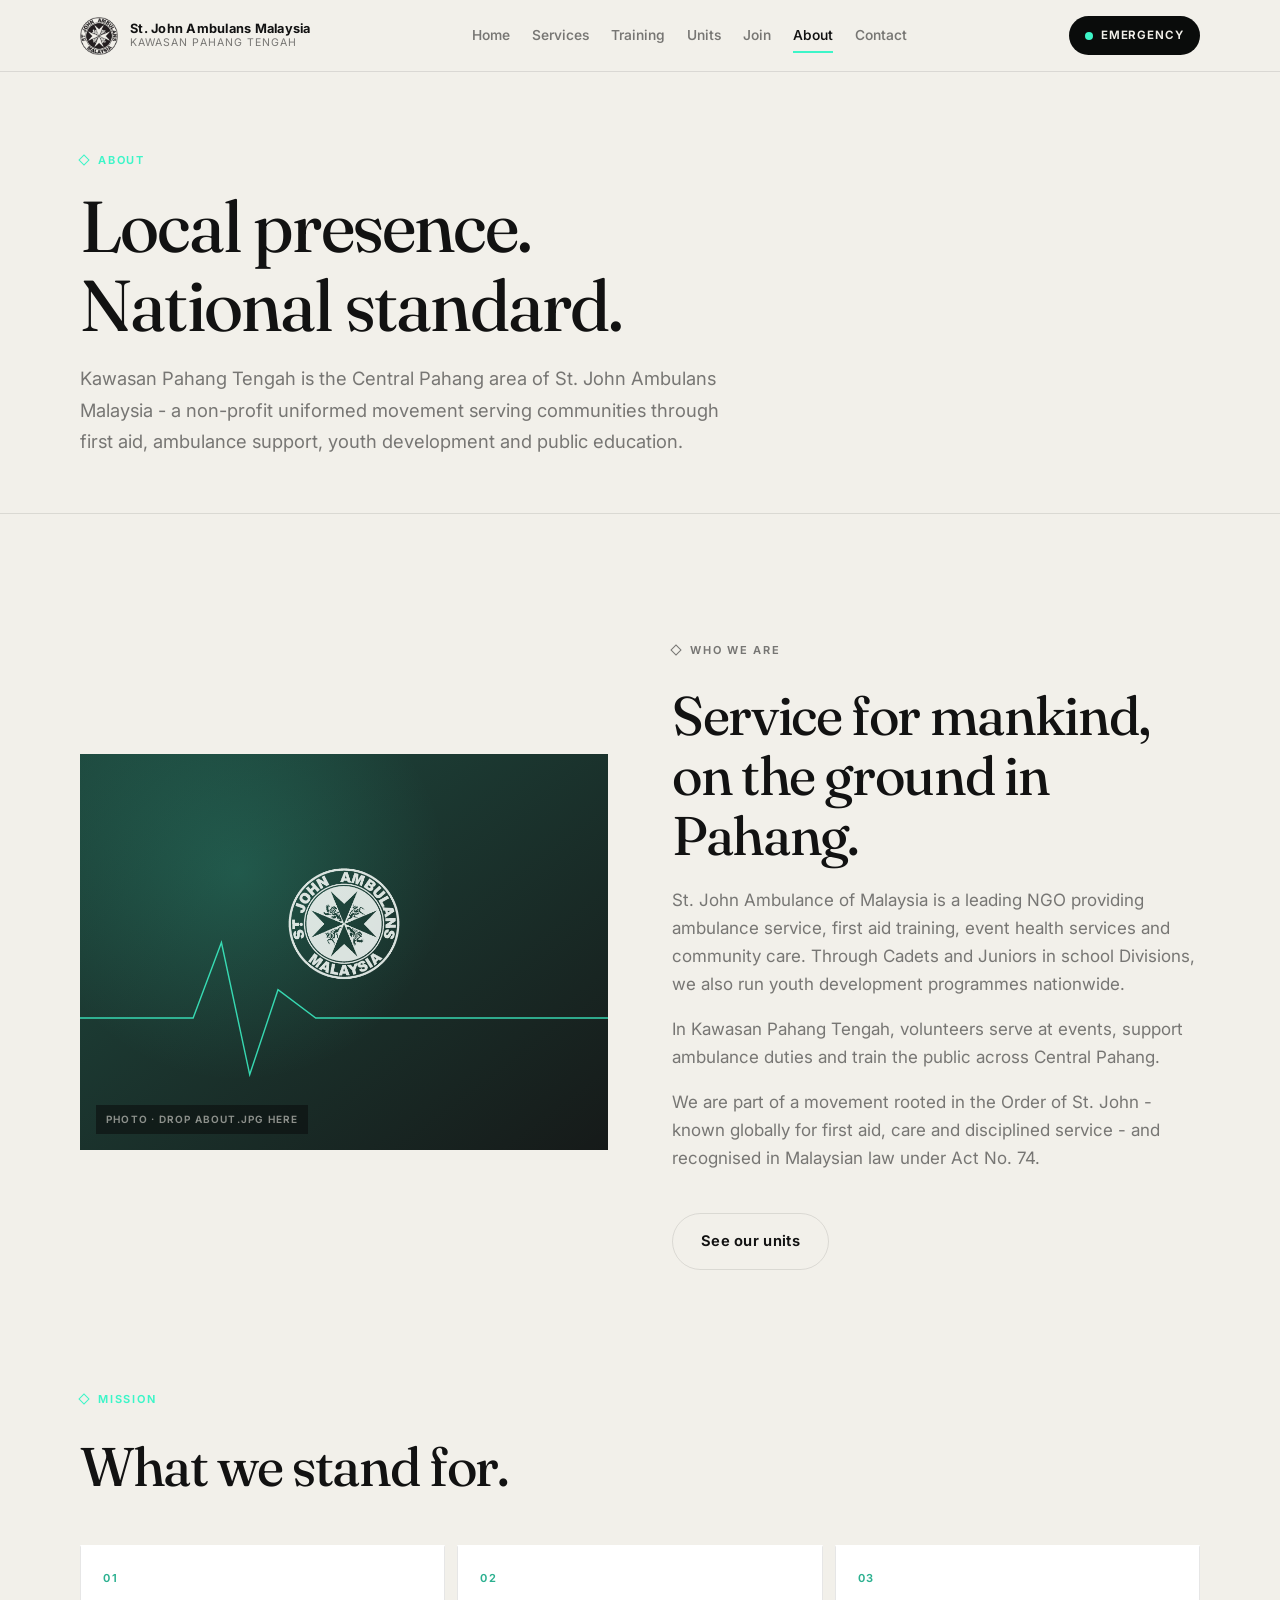
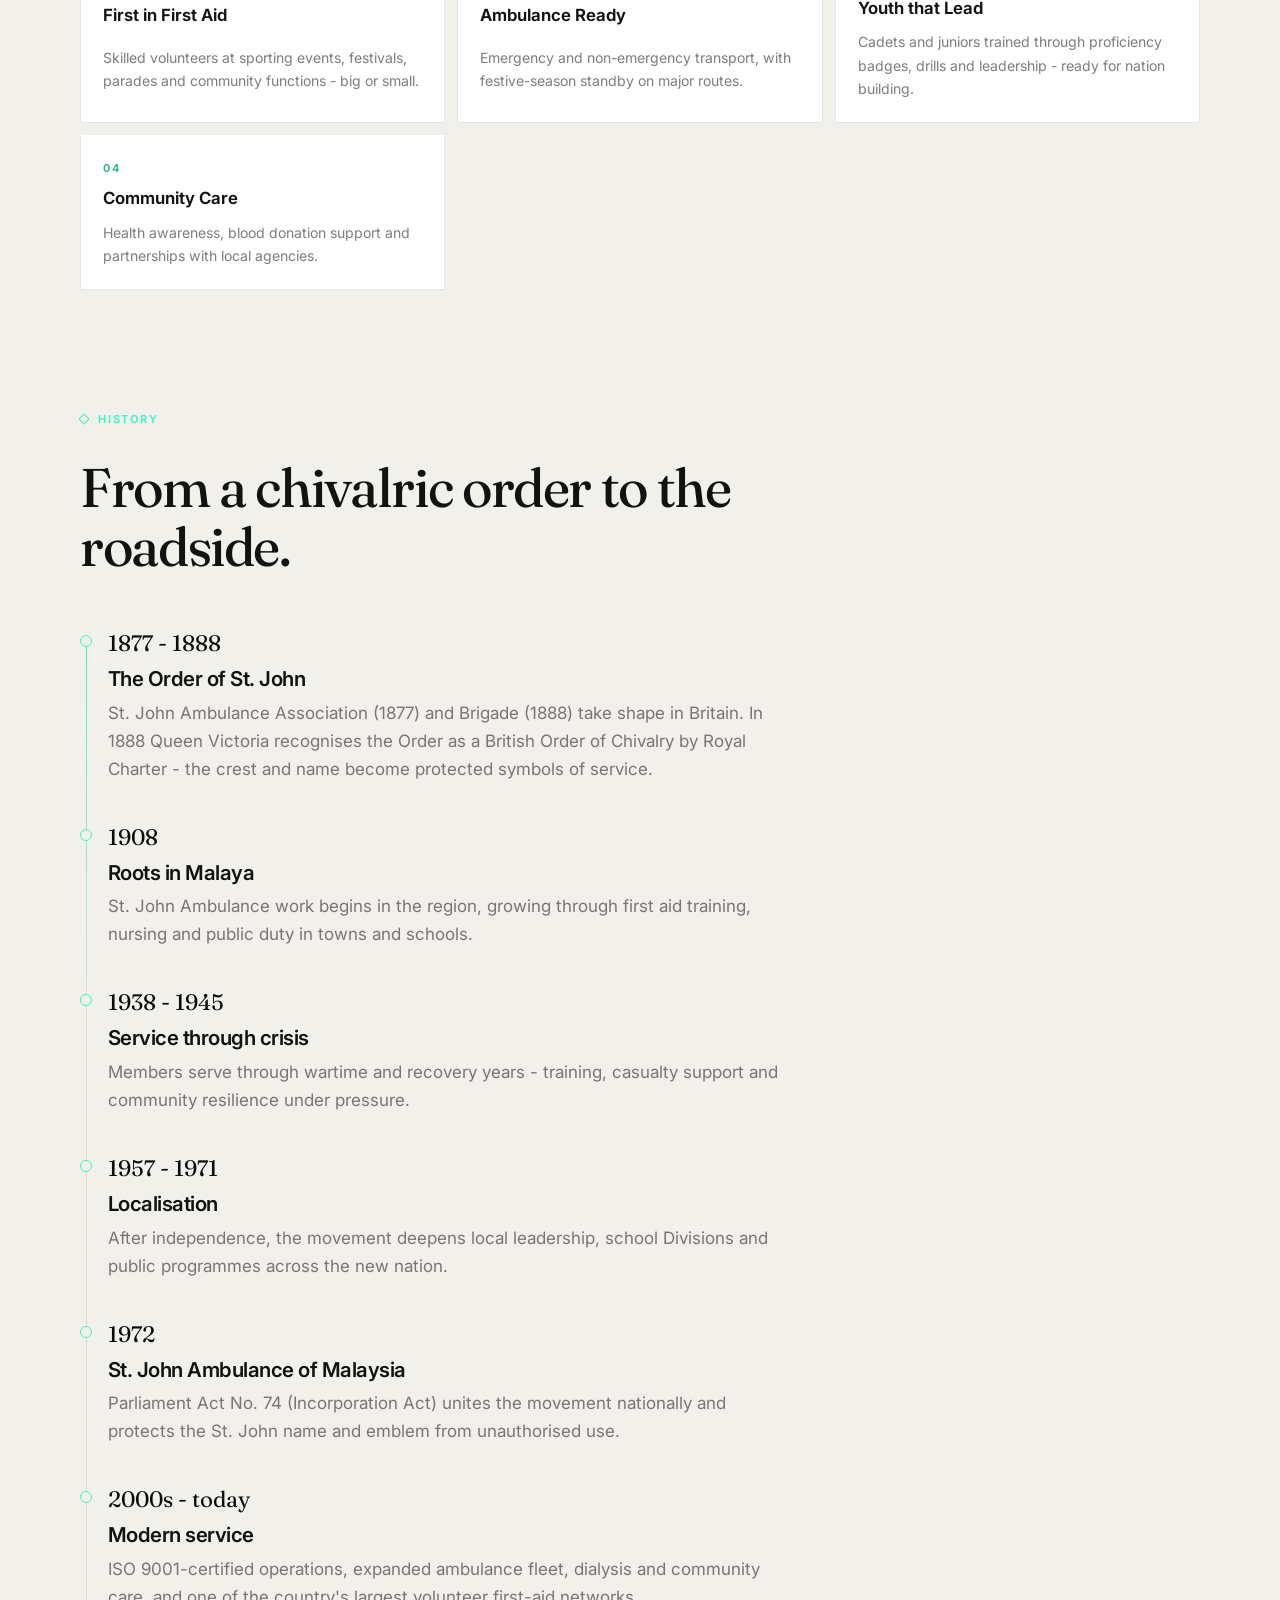
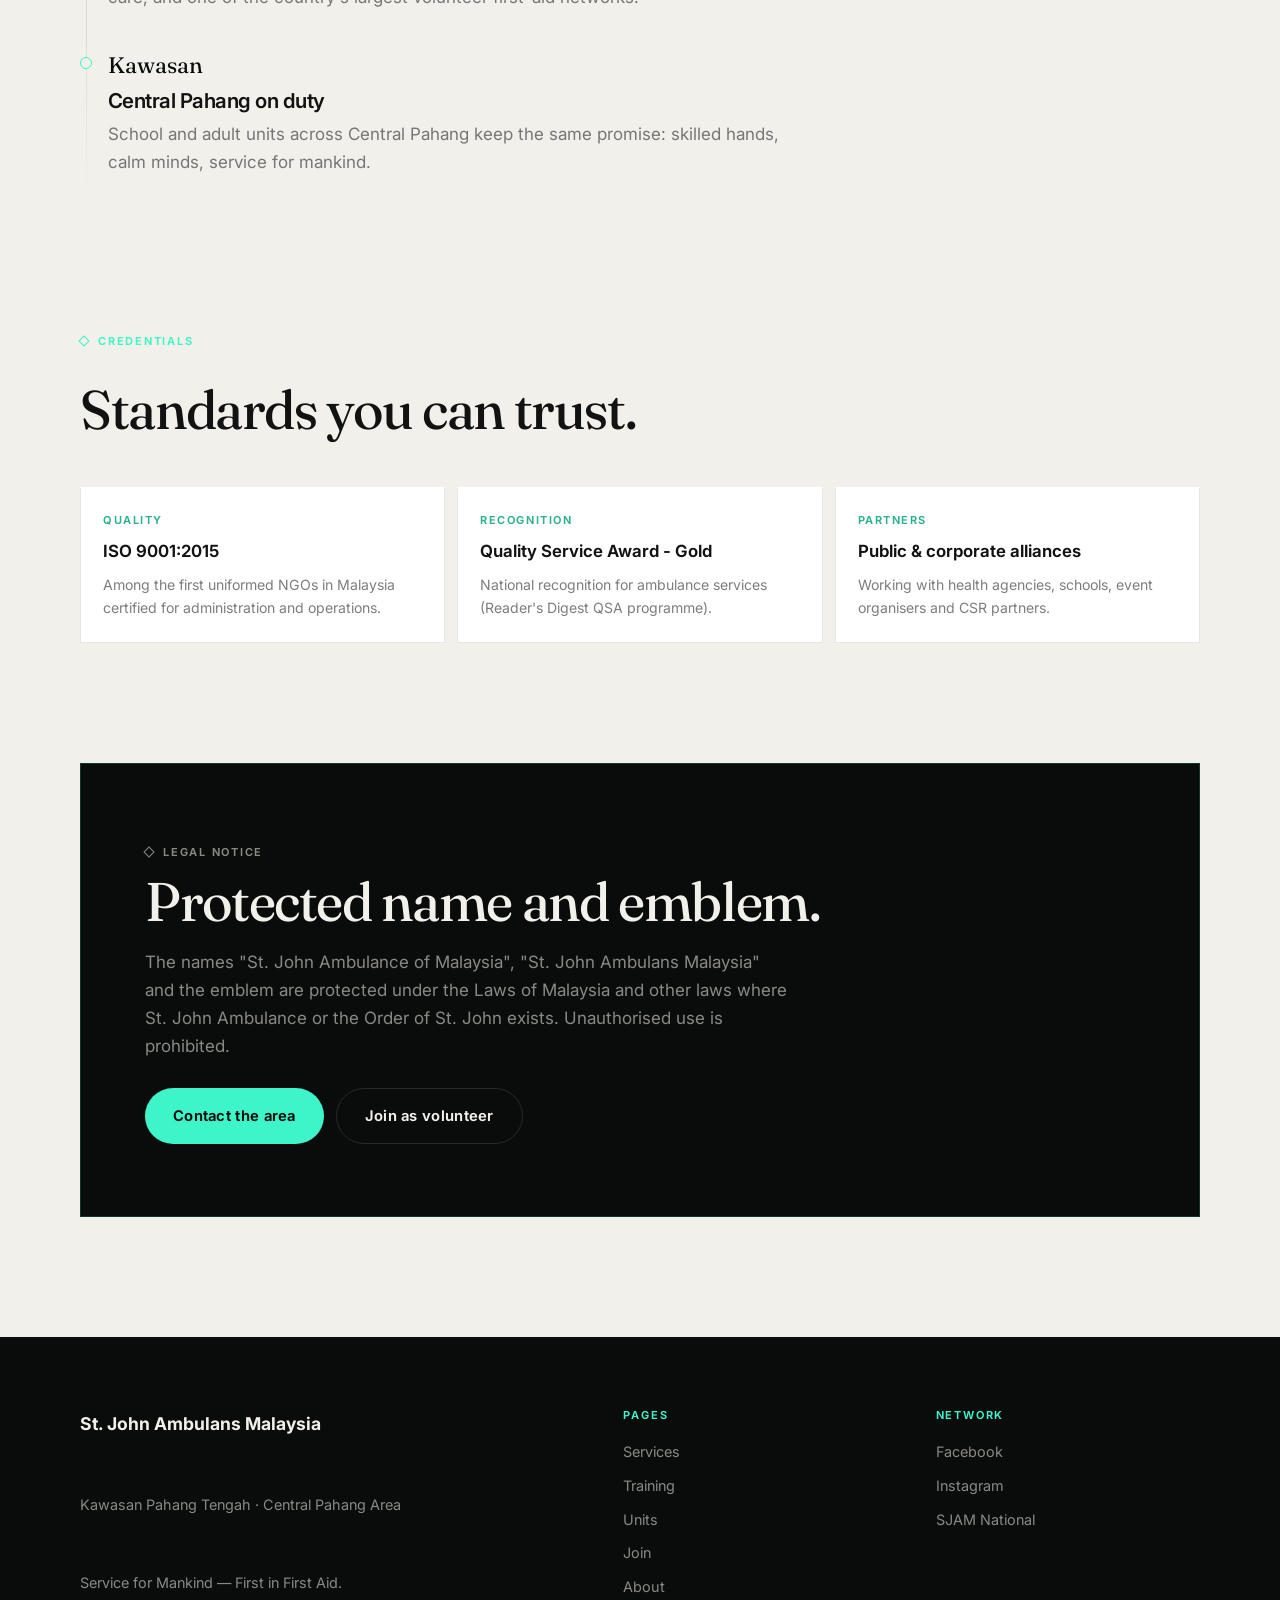
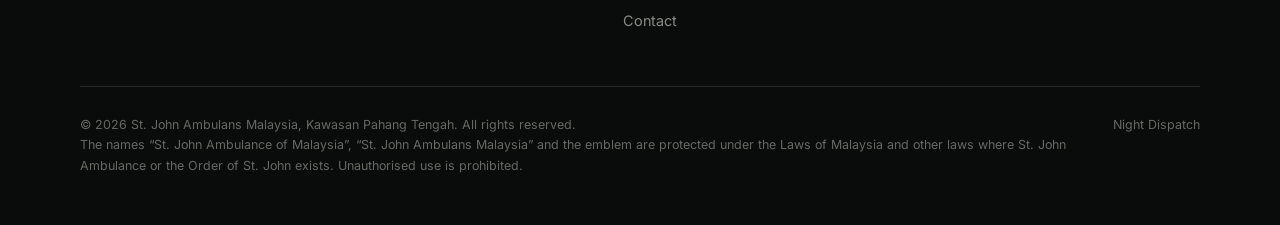
==== commit 23372e43: "Add How can we help paths, clearer nav order, audience labels" ====
--- a/about.html
+++ b/about.html
@@ -22,11 +22,11 @@
       </a>
       <nav class="nav" aria-label="Primary">
         <a href="index.html">Home</a>
-        <a href="about.html" class="is-active">About</a>
         <a href="services.html">Services</a>
         <a href="training.html">Training</a>
         <a href="units.html">Units</a>
         <a href="join.html">Join</a>
+        <a href="about.html" class="is-active">About</a>
         <a href="contact.html">Contact</a>
       </nav>
       <div class="header-actions">
@@ -36,11 +36,11 @@
     </div>
     <div class="drawer" id="mobile-drawer" hidden>
       <a href="index.html">Home</a>
-      <a href="about.html">About</a>
       <a href="services.html">Services</a>
       <a href="training.html">Training</a>
       <a href="units.html">Units</a>
       <a href="join.html">Join</a>
+      <a href="about.html">About</a>
       <a href="contact.html">Contact</a>
       <a class="btn btn--volt" href="join.html">Volunteer with us</a>
     </div>
@@ -230,11 +230,11 @@
         </div>
         <div class="footer__col">
           <h4>Pages</h4>
-          <a href="about.html">About</a>
           <a href="services.html">Services</a>
           <a href="training.html">Training</a>
           <a href="units.html">Units</a>
           <a href="join.html">Join</a>
+          <a href="about.html">About</a>
           <a href="contact.html">Contact</a>
         </div>
         <div class="footer__col">
--- a/styles.css
+++ b/styles.css
@@ -2090,3 +2090,79 @@
   left: -96%; top: -167.5%;
 }
 .ambulance-emblem { width: 9.114583%; }
+
+
+/* ===== How can we help (stjohn.org.uk-style clear paths) ===== */
+.help-band {
+  background: var(--paper);
+  color: var(--ink);
+  padding: 88px 0 72px;
+  border-bottom: 1px solid var(--line-light);
+}
+
+.help-band h2 {
+  color: var(--ink);
+}
+
+.help-grid {
+  display: grid;
+  gap: 14px;
+}
+
+.help-card {
+  display: grid;
+  gap: 10px;
+  padding: 28px 24px;
+  background: #fff;
+  border: 1px solid var(--line-light);
+  border-top: 2px solid transparent;
+  transition: border-color 0.25s var(--ease), transform 0.25s var(--ease), box-shadow 0.25s;
+  color: var(--ink);
+  text-decoration: none;
+}
+
+.help-card:hover {
+  border-top-color: var(--voltage);
+  transform: translateY(-3px);
+  box-shadow: 0 16px 40px -24px rgba(18, 18, 18, 0.25);
+}
+
+.help-card__tag {
+  font-size: 11px;
+  font-weight: 700;
+  letter-spacing: 0.14em;
+  text-transform: uppercase;
+  color: var(--voltage);
+  filter: brightness(0.72);
+}
+
+.help-card h3 {
+  font-size: 1.35rem;
+  font-weight: 650;
+  letter-spacing: -0.02em;
+}
+
+.help-card p {
+  margin: 0;
+  color: var(--quiet-light);
+  font-size: 0.95rem;
+}
+
+.help-card__go {
+  margin-top: 6px;
+  font-size: 0.9rem;
+  font-weight: 650;
+}
+
+@media (min-width: 800px) {
+  .help-grid {
+    grid-template-columns: repeat(2, 1fr);
+    gap: 16px;
+  }
+}
+
+@media (min-width: 1100px) {
+  .help-grid {
+    grid-template-columns: repeat(4, 1fr);
+  }
+}
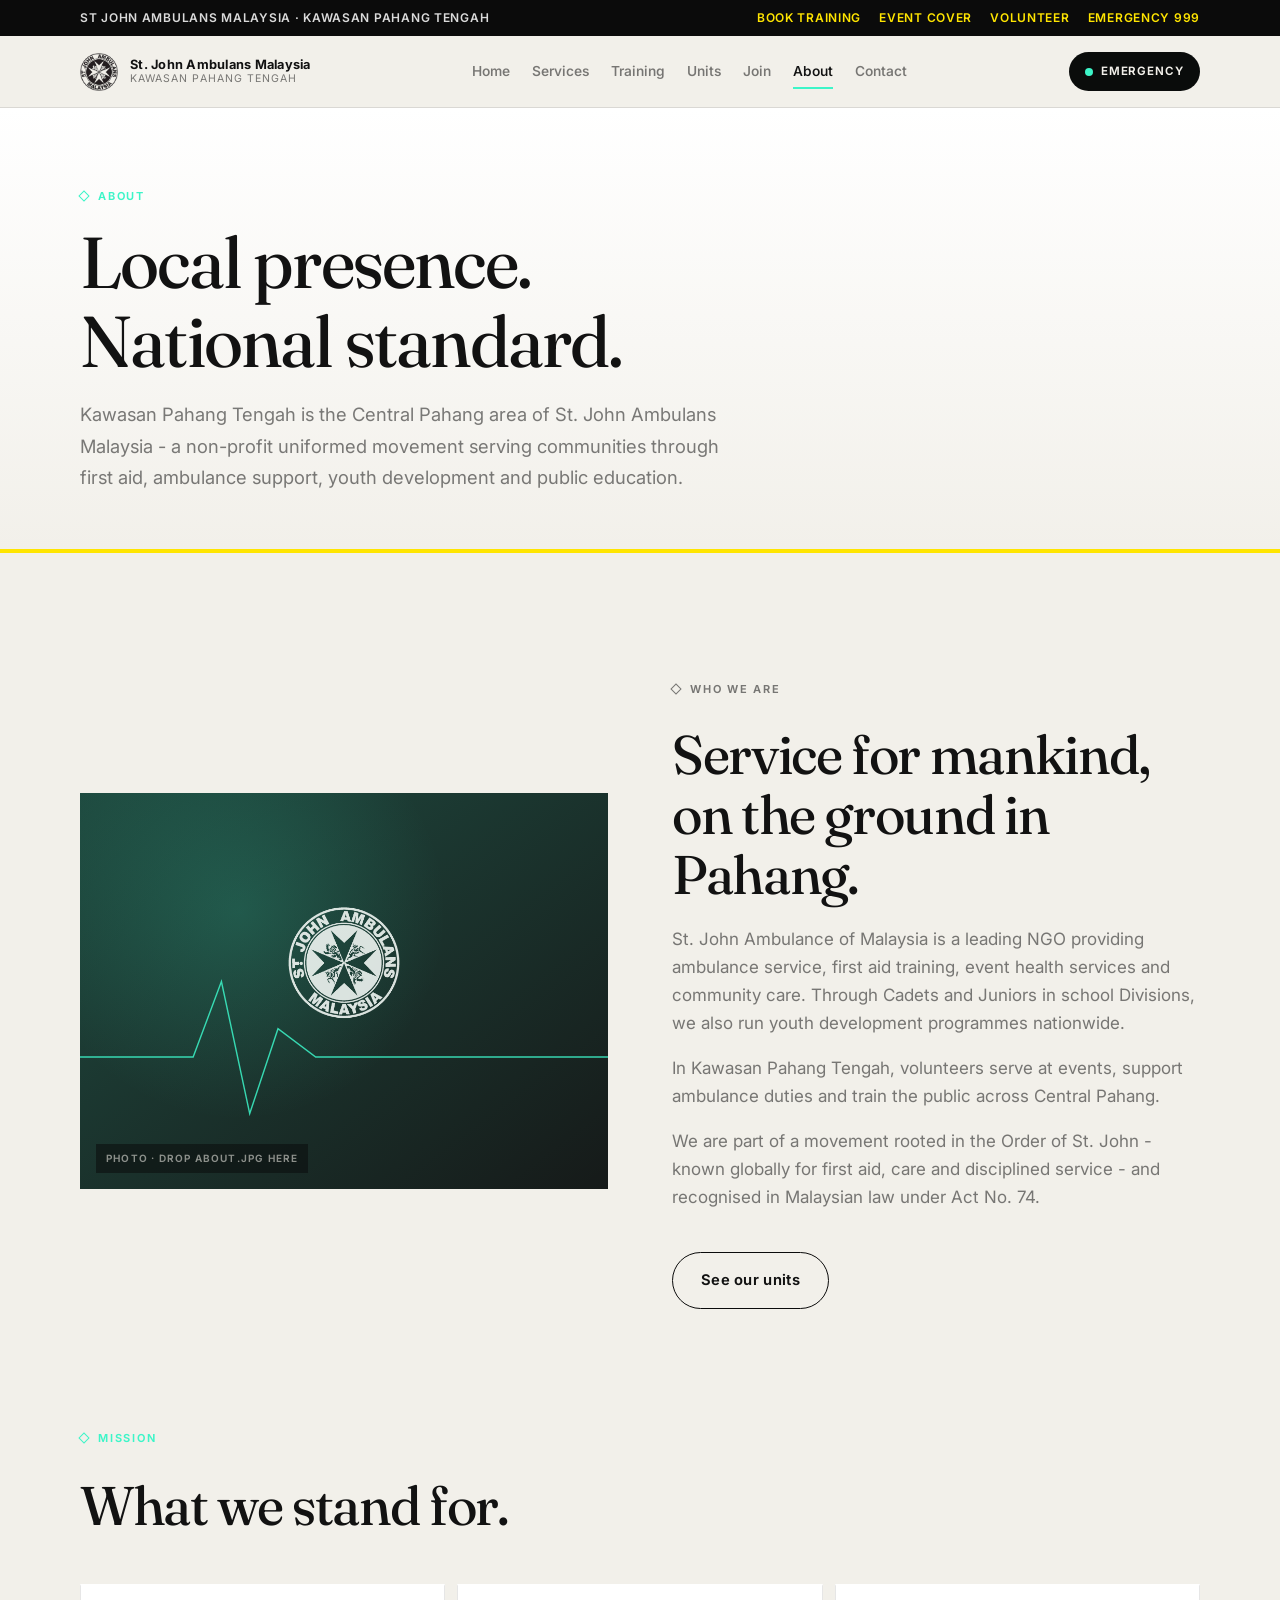
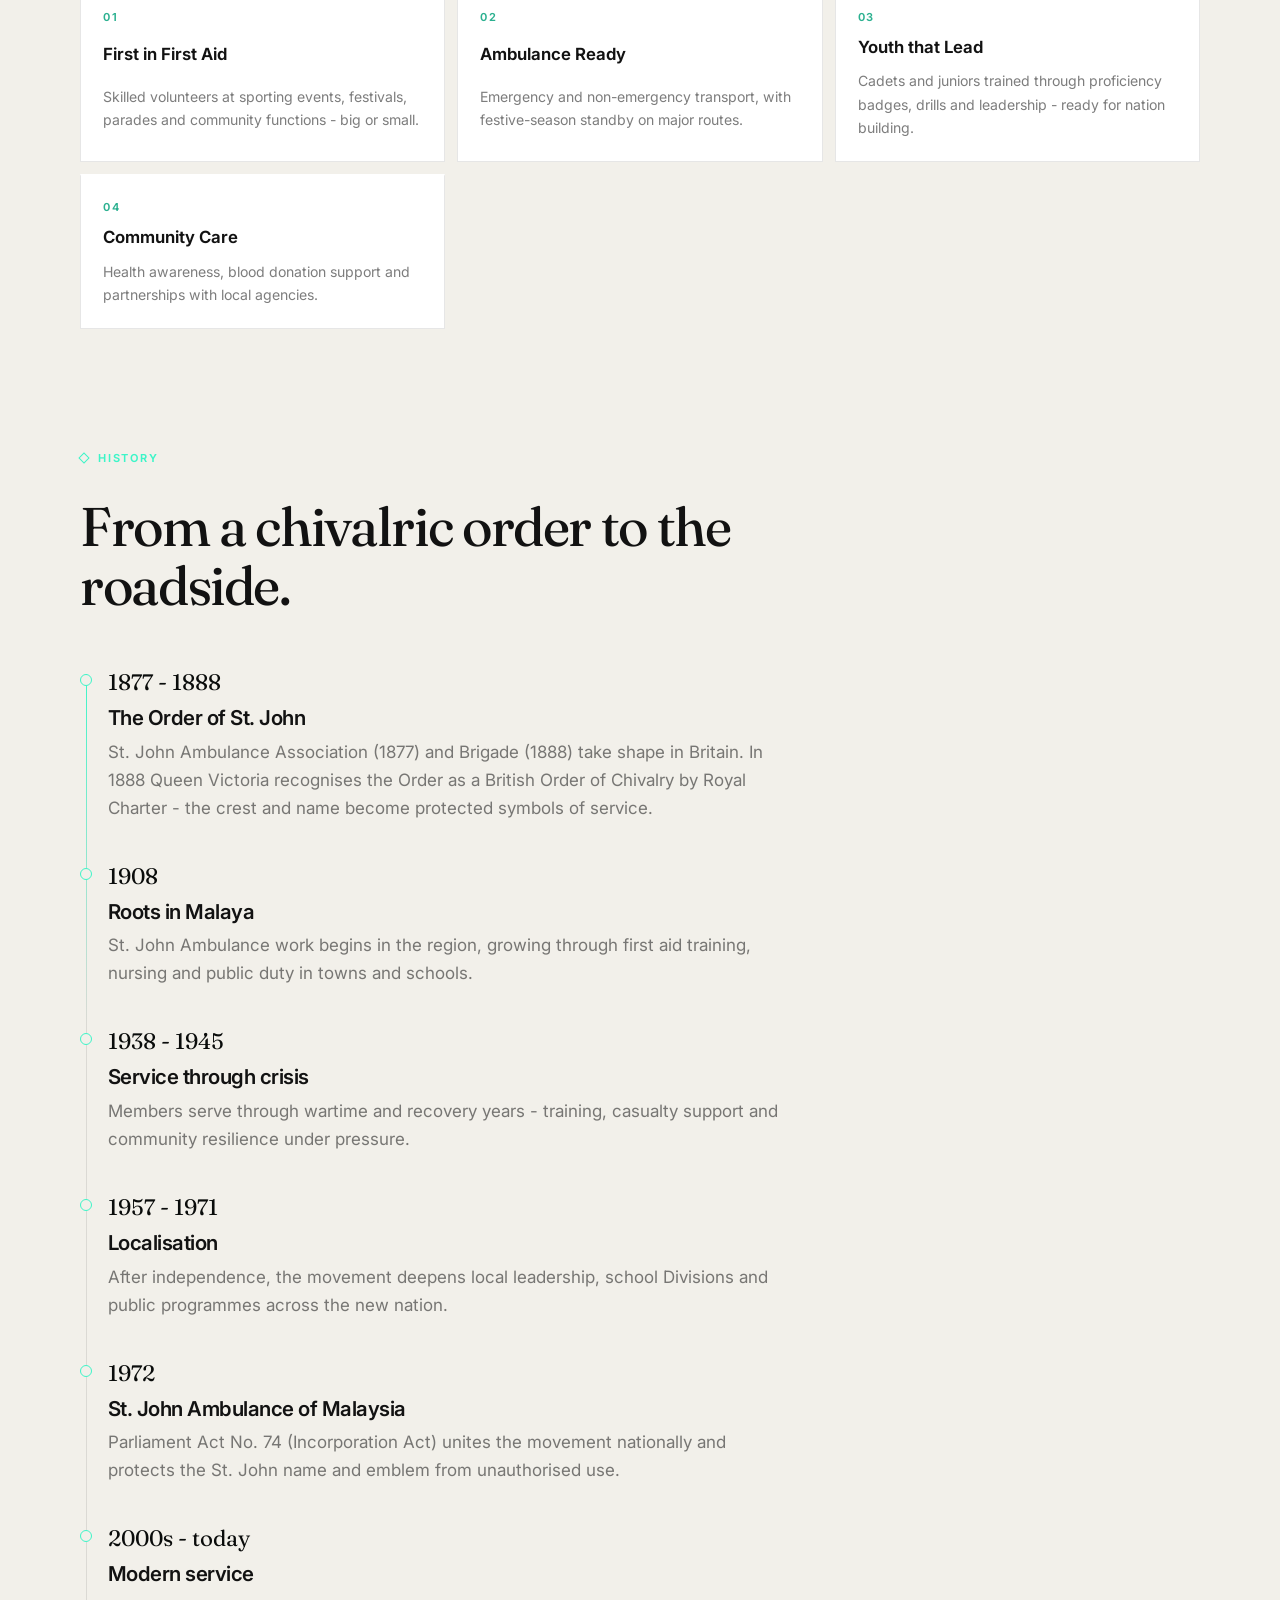
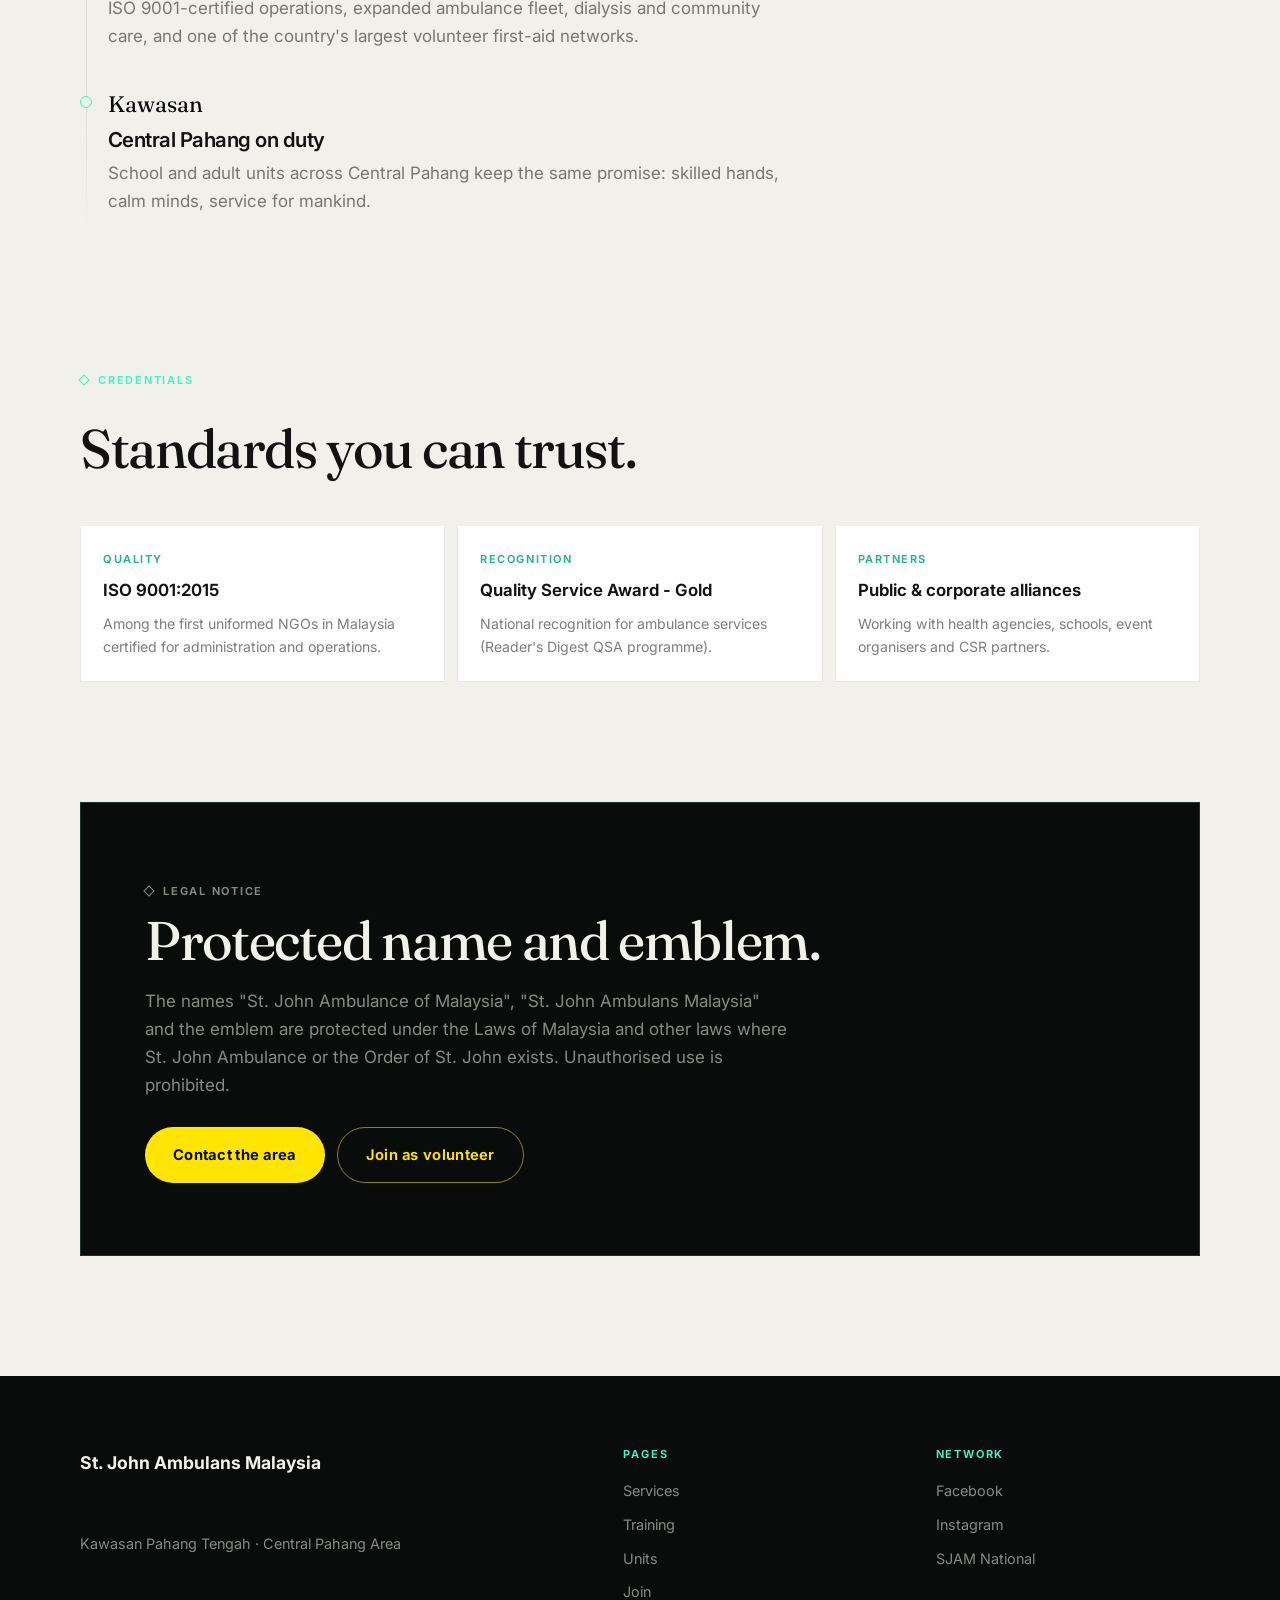
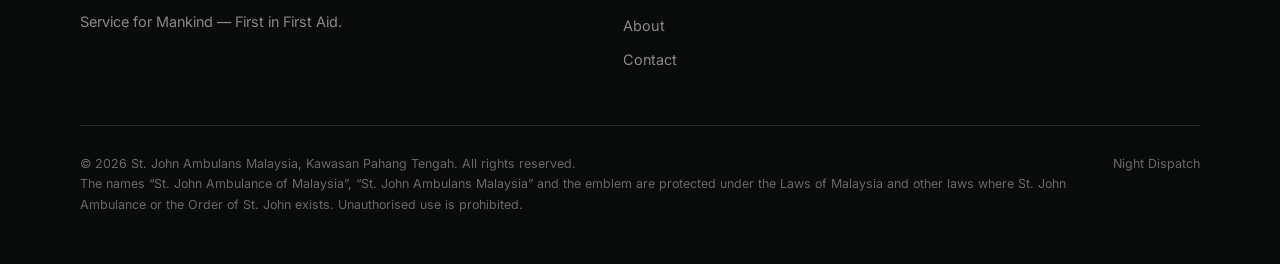
==== commit fde00202: "Adopt stjohn.org.uk UI language: yellow CTAs, utility bar, retail help cards" ====
--- a/about.html
+++ b/about.html
@@ -11,6 +11,18 @@
   <link rel="stylesheet" href="styles.css" />
 </head>
 <body>
+  <div class="utility-bar">
+    <div class="utility-bar__inner">
+      <span>St John Ambulans Malaysia · Kawasan Pahang Tengah</span>
+      <div class="utility-bar__links">
+        <a href="training.html">Book training</a>
+        <a href="services.html">Event cover</a>
+        <a href="join.html">Volunteer</a>
+        <a href="tel:999">Emergency 999</a>
+      </div>
+    </div>
+  </div>
+
   <header class="site-header">
     <div class="site-header__inner">
       <a class="brand" href="index.html" aria-label="Home">
--- a/styles.css
+++ b/styles.css
@@ -2166,3 +2166,146 @@
     grid-template-columns: repeat(4, 1fr);
   }
 }
+
+
+/* =========================================================
+   SJA UK-inspired UI layer (black / white / St John yellow)
+   ========================================================= */
+:root {
+  --sjam-yellow: #ffe500;
+  --sjam-yellow-deep: #f0d800;
+  --sjam-black: #0b0b0b;
+}
+
+/* Primary CTA = yellow like stjohn.org.uk */
+.btn--volt {
+  background: var(--sjam-yellow) !important;
+  color: var(--sjam-black) !important;
+  font-weight: 700 !important;
+  letter-spacing: 0.02em;
+}
+.btn--volt:hover {
+  background: var(--sjam-yellow-deep) !important;
+  color: var(--sjam-black) !important;
+  box-shadow: 0 12px 40px -12px rgba(255, 229, 0, 0.45) !important;
+}
+
+.btn--ghost {
+  border-color: var(--sjam-black) !important;
+}
+.theme-night .btn--ghost-dark,
+.btn--ghost-dark {
+  border-color: rgba(255, 229, 0, 0.55) !important;
+  color: var(--sjam-yellow) !important;
+}
+.theme-night .btn--ghost-dark:hover,
+.btn--ghost-dark:hover {
+  background: var(--sjam-yellow) !important;
+  color: var(--sjam-black) !important;
+  border-color: var(--sjam-yellow) !important;
+}
+
+/* Utility bar (UK style) */
+.utility-bar {
+  background: var(--sjam-black);
+  color: rgba(255, 255, 255, 0.85);
+  font-size: 12px;
+  font-weight: 600;
+  letter-spacing: 0.06em;
+  text-transform: uppercase;
+}
+.utility-bar__inner {
+  width: min(100% - 40px, var(--max));
+  margin: 0 auto;
+  min-height: 36px;
+  display: flex;
+  align-items: center;
+  justify-content: space-between;
+  gap: 16px;
+  flex-wrap: wrap;
+  padding: 8px 0;
+}
+.utility-bar a {
+  color: var(--sjam-yellow);
+}
+.utility-bar a:hover {
+  text-decoration: underline;
+  text-underline-offset: 3px;
+}
+.utility-bar__links {
+  display: flex;
+  gap: 18px;
+  flex-wrap: wrap;
+}
+
+/* Header CTA strip */
+.header-cta {
+  display: inline-flex;
+  align-items: center;
+  padding: 10px 18px;
+  border-radius: 999px;
+  background: var(--sjam-yellow);
+  color: var(--sjam-black);
+  font-size: 0.82rem;
+  font-weight: 750;
+  letter-spacing: 0.04em;
+  text-transform: uppercase;
+}
+.header-cta:hover {
+  background: var(--sjam-yellow-deep);
+}
+
+/* Help cards more retail / UK-course-card */
+.help-card {
+  border-radius: 10px;
+  overflow: hidden;
+  padding: 0;
+}
+.help-card > * {
+  padding-left: 22px;
+  padding-right: 22px;
+}
+.help-card__tag {
+  padding-top: 22px;
+  color: var(--sjam-black);
+  opacity: 0.55;
+}
+.help-card h3 {
+  font-family: var(--font-display);
+  font-size: 1.55rem;
+  font-weight: 500;
+}
+.help-card p {
+  padding-bottom: 4px;
+}
+.help-card__go {
+  margin: 18px 0 0;
+  padding: 16px 22px;
+  background: var(--sjam-black);
+  color: var(--sjam-yellow);
+  font-weight: 700;
+}
+.help-card:hover .help-card__go {
+  background: var(--sjam-yellow);
+  color: var(--sjam-black);
+}
+
+/* Yellow label accents on light sections */
+.help-band .label {
+  color: var(--sjam-black) !important;
+}
+.help-band .label::before {
+  background: var(--sjam-yellow);
+  border-color: var(--sjam-yellow);
+}
+
+/* Stronger page hero on inner pages */
+.page-hero {
+  background: linear-gradient(180deg, #fff 0%, var(--paper) 100%);
+  border-bottom: 4px solid var(--sjam-yellow);
+}
+
+/* Yellow rule under section heads */
+.section__head h2 {
+  position: relative;
+}
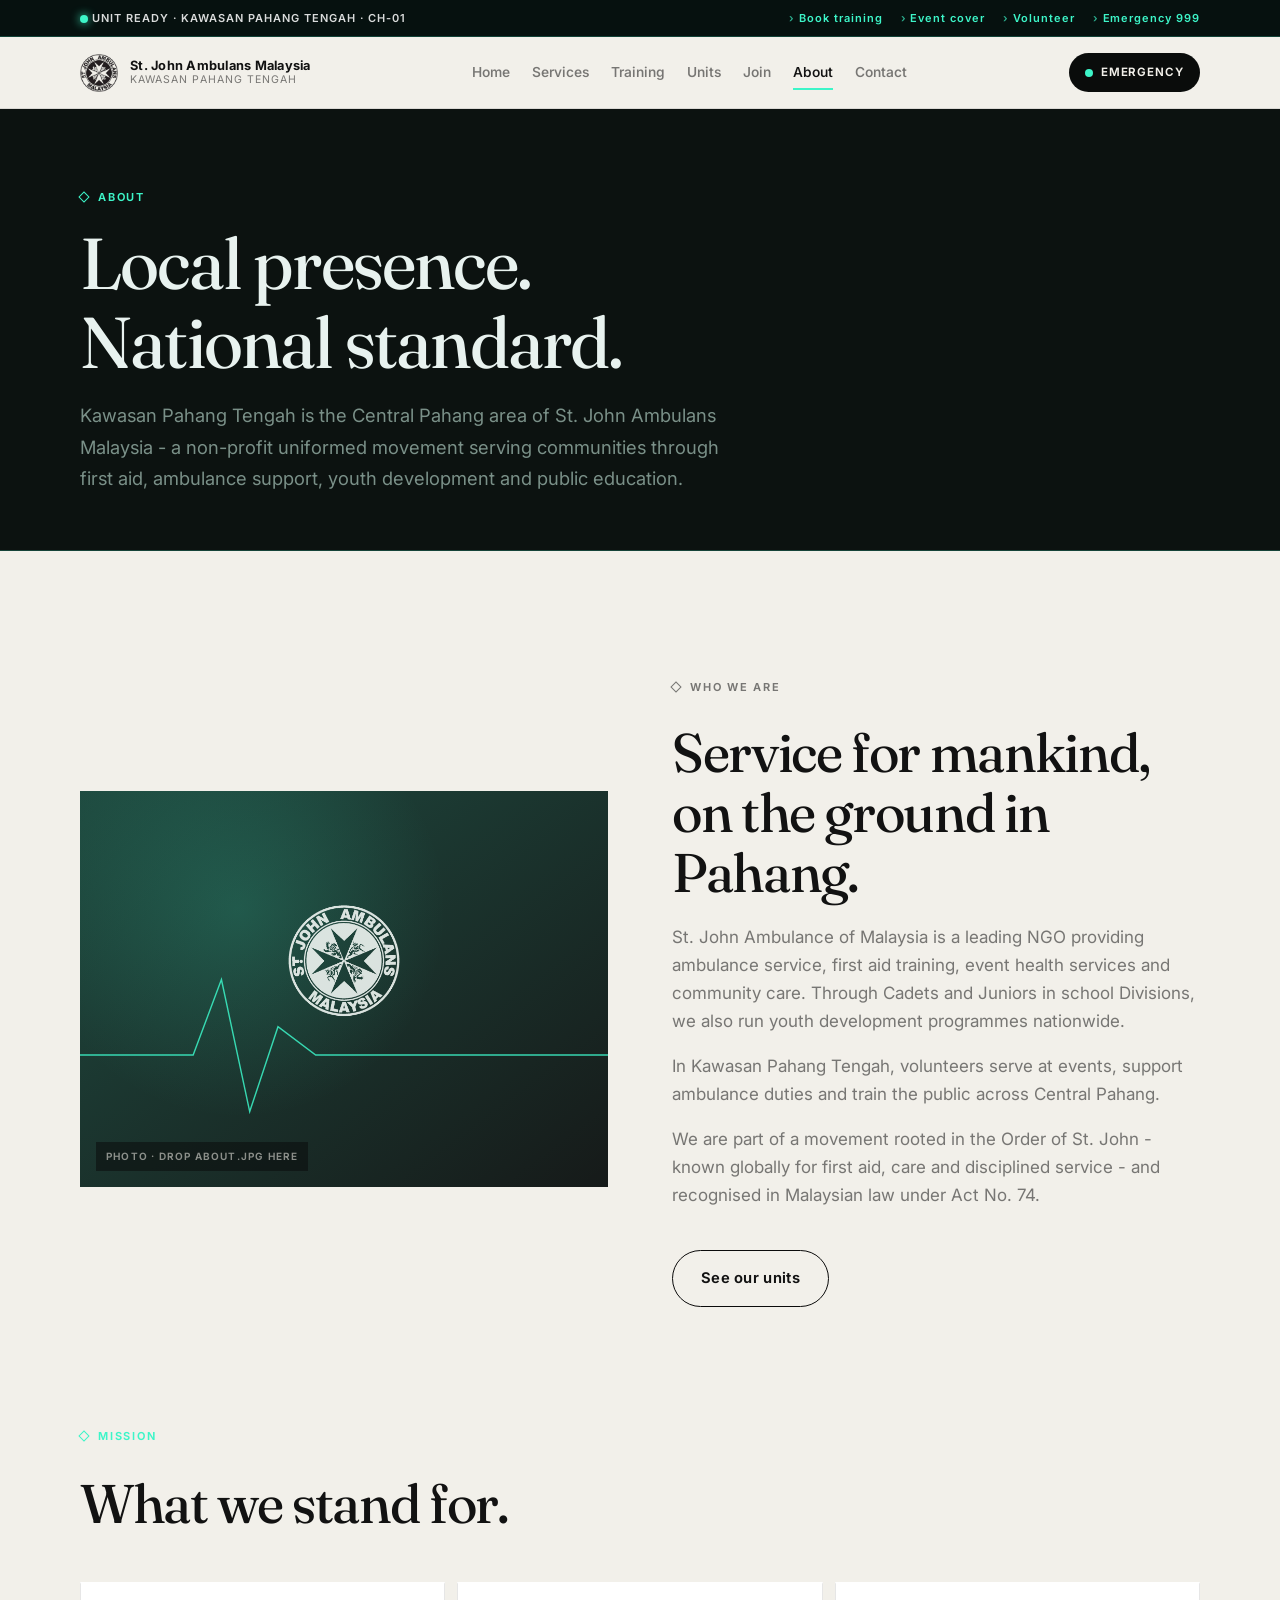
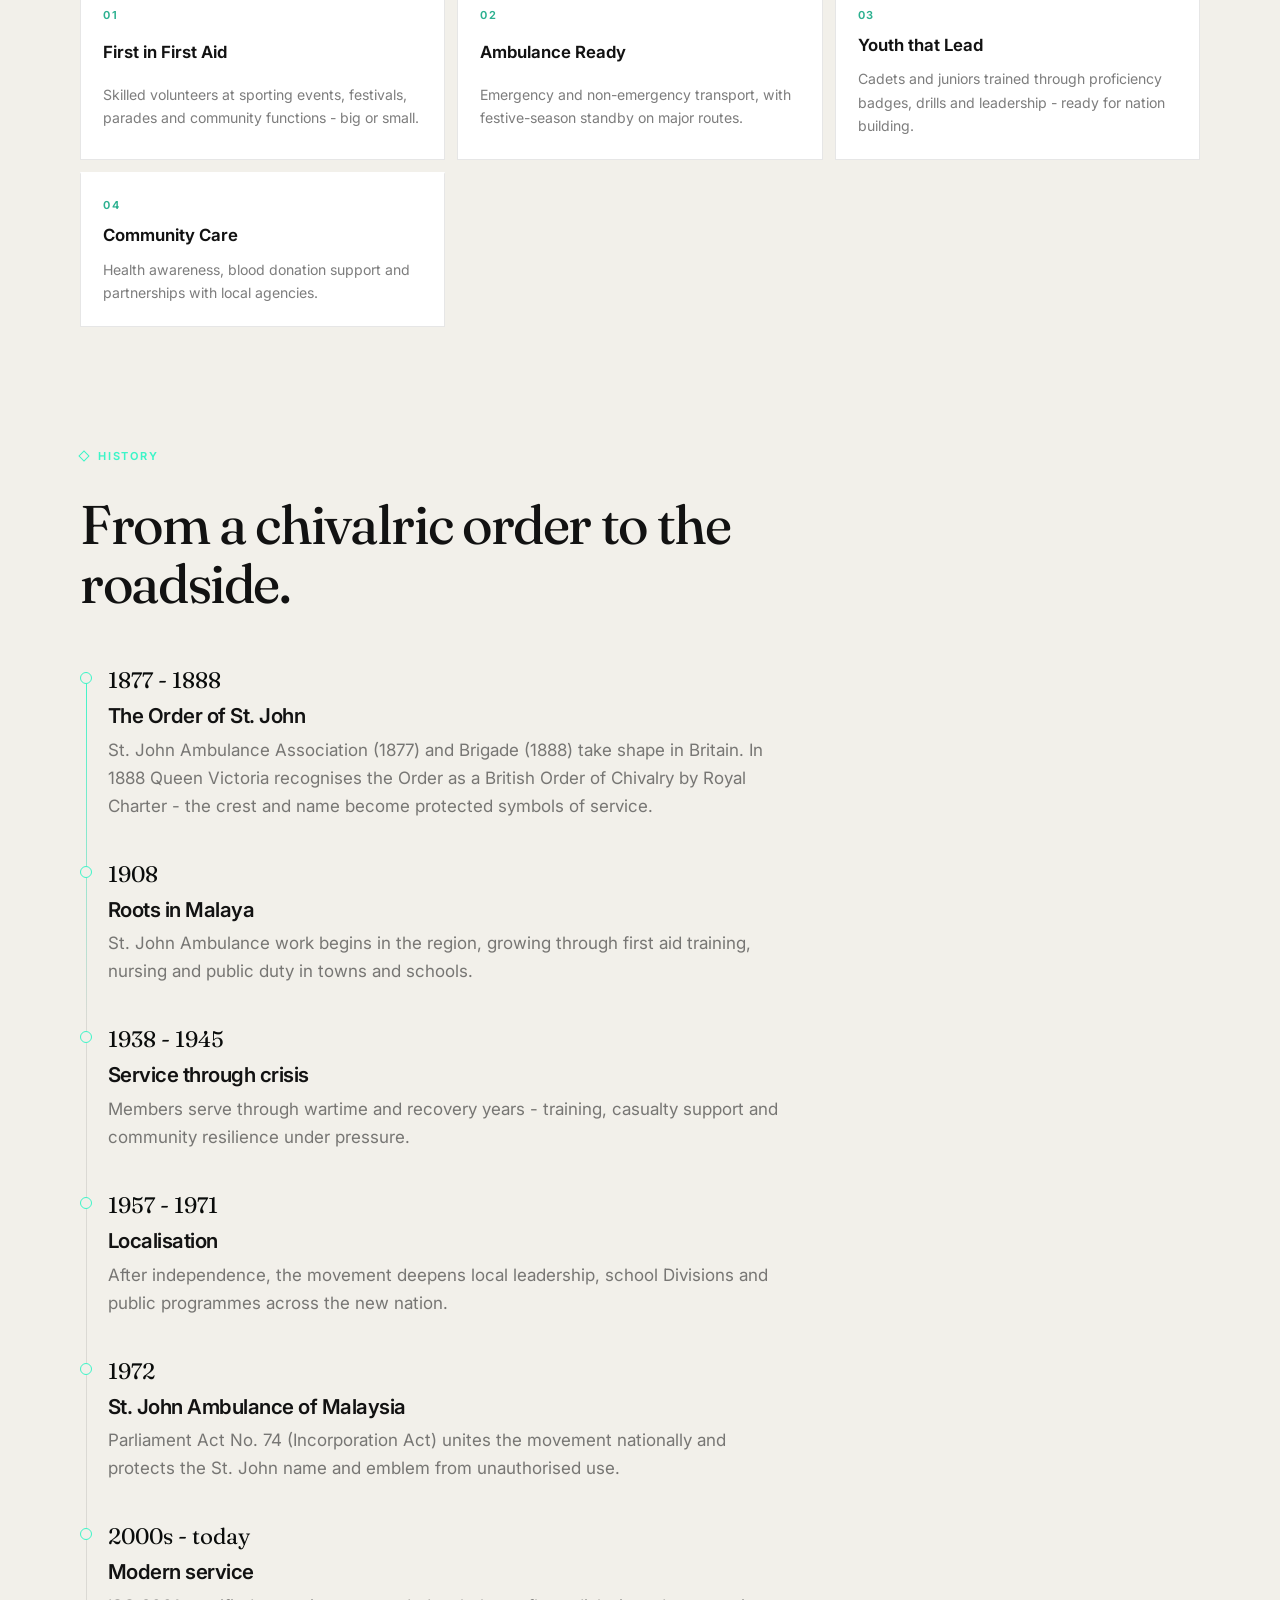
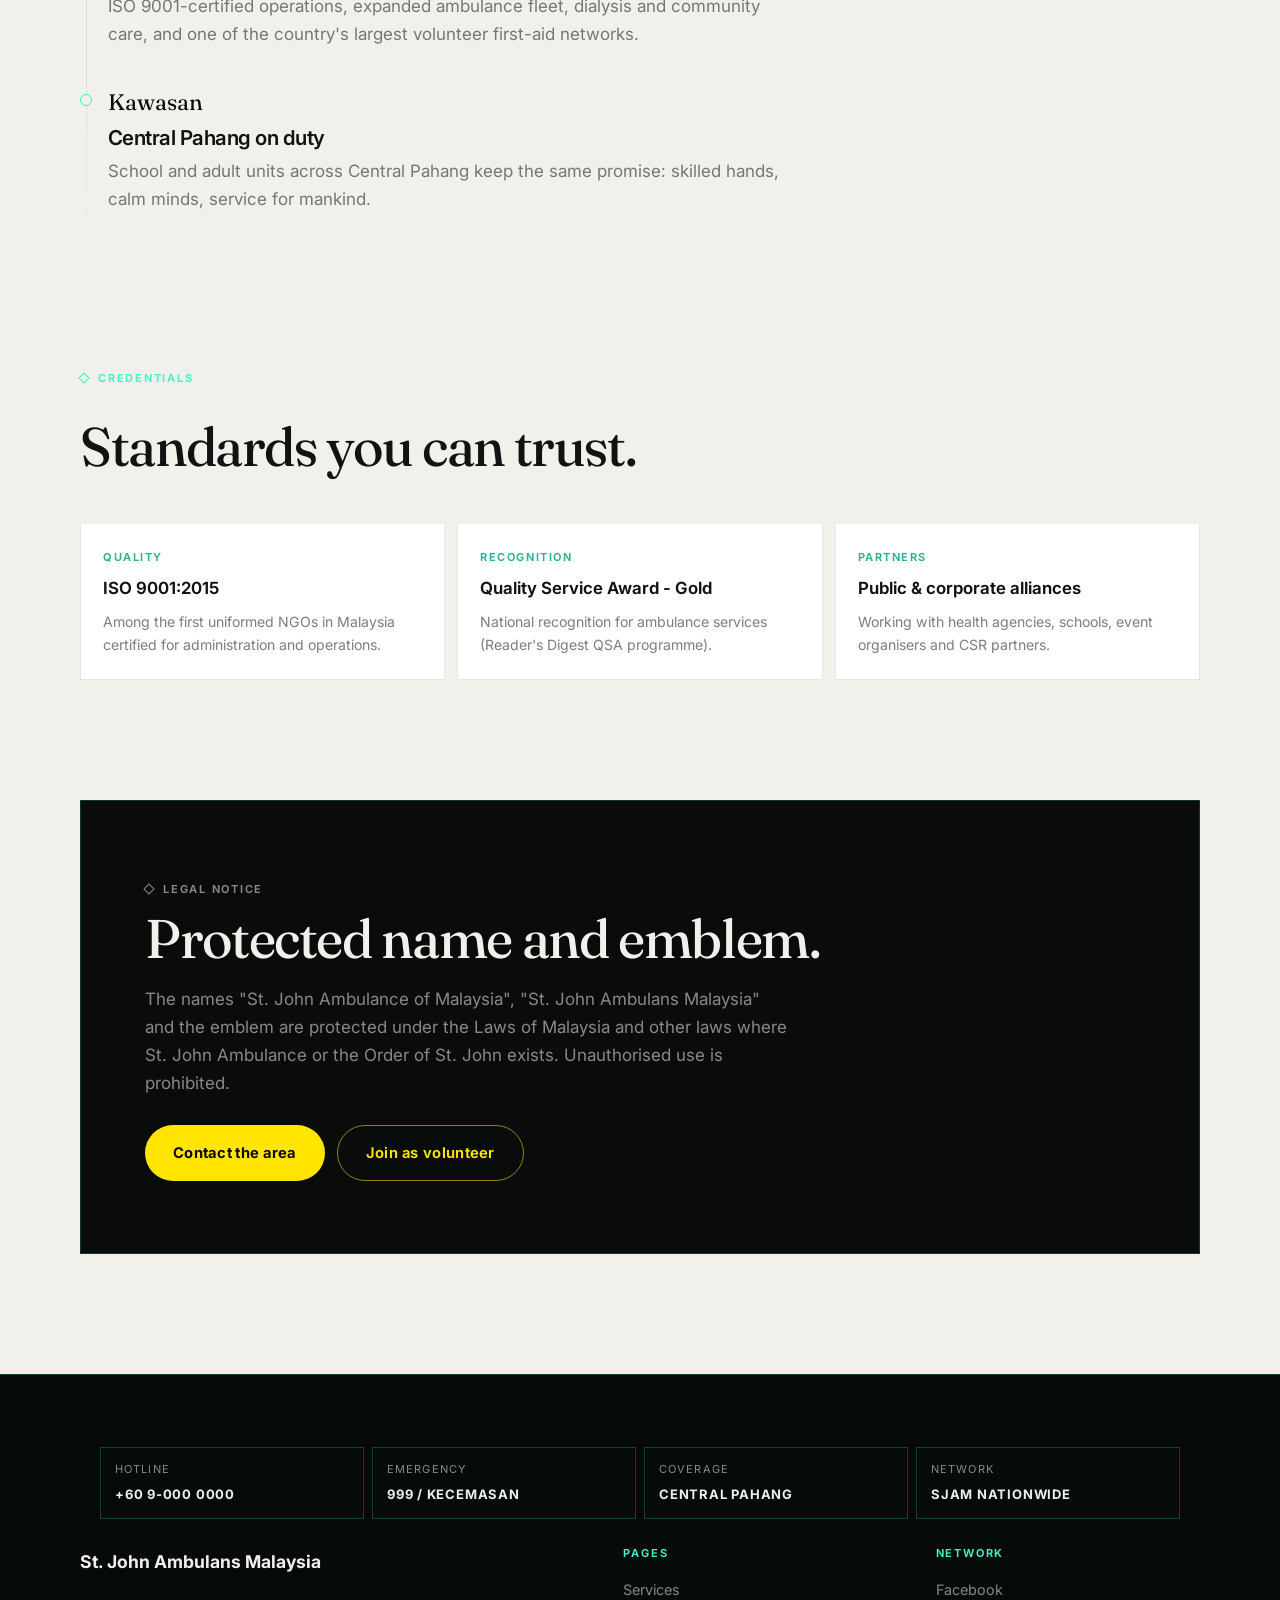
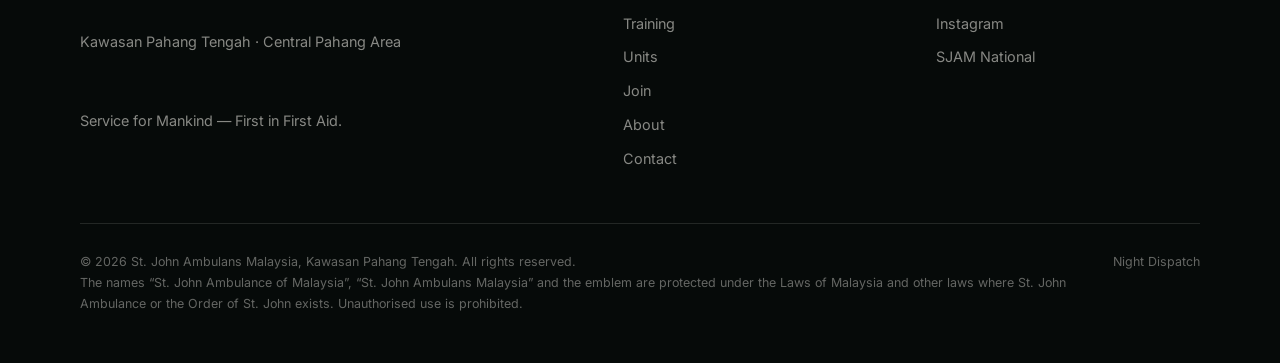
==== commit c83edc4e: "Dispatch OS UI: status strip, channel cards, instrument footer, live clock" ====
--- a/about.html
+++ b/about.html
@@ -13,7 +13,7 @@
 <body>
   <div class="utility-bar">
     <div class="utility-bar__inner">
-      <span>St John Ambulans Malaysia · Kawasan Pahang Tengah</span>
+      <span><span class="os-led"></span> UNIT READY · KAWASAN PAHANG TENGAH · CH-01</span>
       <div class="utility-bar__links">
         <a href="training.html">Book training</a>
         <a href="services.html">Event cover</a>
@@ -234,6 +234,13 @@
 
   <footer class="site-footer">
     <div class="wrap">
+      
+      <div class="os-instrument" aria-label="Instrument strip">
+        <div class="os-instrument__cell">HOTLINE<strong>+60 9-000 0000</strong></div>
+        <div class="os-instrument__cell">EMERGENCY<strong>999 / Kecemasan</strong></div>
+        <div class="os-instrument__cell">COVERAGE<strong>Central Pahang</strong></div>
+        <div class="os-instrument__cell">NETWORK<strong>SJAM Nationwide</strong></div>
+      </div>
       <div class="footer__grid">
         <div class="footer__brand">
           <strong>St. John Ambulans Malaysia</strong>
--- a/styles.css
+++ b/styles.css
@@ -2309,3 +2309,244 @@
 .section__head h2 {
   position: relative;
 }
+
+
+/* =========================================================
+   Dispatch OS — console chrome
+   ========================================================= */
+:root {
+  --os-bg: #0a0c0b;
+  --os-panel: #111816;
+  --os-line: rgba(61, 245, 200, 0.22);
+  --os-text: #e8f2ef;
+  --os-mute: #7a9088;
+  --os-led: #3df5c8;
+  --os-amber: #f0b429;
+  --os-red: #ff4d4d;
+  --os-mono: "Inter", ui-monospace, monospace;
+}
+
+.utility-bar {
+  background: #06110f !important;
+  border-bottom: 1px solid var(--os-line);
+  text-transform: none !important;
+  letter-spacing: 0.08em !important;
+}
+.utility-bar__inner {
+  font-family: var(--os-mono);
+  font-size: 11px !important;
+}
+.utility-bar a {
+  color: var(--os-led) !important;
+}
+.utility-bar__links a::before {
+  content: "› ";
+  opacity: 0.7;
+}
+
+/* Console chip / LED */
+.os-led {
+  width: 8px;
+  height: 8px;
+  border-radius: 50%;
+  background: var(--os-led);
+  box-shadow: 0 0 10px var(--os-led);
+  display: inline-block;
+  vertical-align: middle;
+}
+.os-led--amber {
+  background: var(--os-amber);
+  box-shadow: 0 0 10px var(--os-amber);
+}
+.os-led--red {
+  background: var(--os-red);
+  box-shadow: 0 0 10px var(--os-red);
+  animation: pulse-dot 1.2s ease-out infinite;
+}
+
+/* Hero console frame */
+.hero-road {
+  border-bottom: 1px solid var(--os-line);
+}
+.hero-road__content {
+  border: 1px solid var(--os-line);
+  border-radius: 4px;
+  background: linear-gradient(180deg, rgba(17, 24, 22, 0.55), rgba(10, 12, 11, 0.2));
+  padding: 28px 24px 36px !important;
+  margin-top: 24px !important;
+  margin-bottom: 48px !important;
+  width: min(100% - 32px, var(--max)) !important;
+}
+
+.hero-road__kicker {
+  font-family: var(--os-mono) !important;
+  letter-spacing: 0.22em !important;
+}
+
+.hero-road__tag {
+  font-family: var(--os-mono);
+  letter-spacing: 0.18em;
+}
+
+/* Status strip under hero */
+.os-status {
+  width: min(100% - 32px, var(--max));
+  margin: -24px auto 32px;
+  display: grid;
+  grid-template-columns: repeat(2, minmax(0, 1fr));
+  gap: 8px;
+  font-family: var(--os-mono);
+  font-size: 11px;
+  letter-spacing: 0.12em;
+  text-transform: uppercase;
+  color: var(--os-mute);
+}
+@media (min-width: 800px) {
+  .os-status {
+    grid-template-columns: repeat(4, minmax(0, 1fr));
+  }
+}
+.os-status__item {
+  display: flex;
+  align-items: center;
+  gap: 10px;
+  padding: 12px 14px;
+  border: 1px solid var(--os-line);
+  background: rgba(61, 245, 200, 0.04);
+}
+.os-status__item strong {
+  color: var(--os-led);
+  font-weight: 700;
+}
+
+/* Channel cards (radio-style service entries) */
+.help-band {
+  background: #0d1210 !important;
+  color: var(--os-text) !important;
+}
+.help-band h2 {
+  color: var(--os-text) !important;
+  font-family: var(--os-mono);
+  letter-spacing: -0.02em;
+}
+.help-band .muted {
+  color: var(--os-mute) !important;
+}
+.help-band .label,
+.help-band .label::before {
+  color: var(--os-led) !important;
+  border-color: var(--os-led) !important;
+}
+
+.help-grid {
+  gap: 12px;
+}
+.help-card {
+  background: var(--os-panel) !important;
+  border: 1px solid var(--os-line) !important;
+  border-radius: 6px !important;
+  border-top: 1px solid var(--os-line) !important;
+  position: relative;
+}
+.help-card:hover {
+  border-color: var(--os-led) !important;
+  box-shadow: 0 0 0 1px var(--os-led), 0 20px 50px -28px rgba(61, 245, 200, 0.45) !important;
+}
+.help-card__tag {
+  color: var(--os-led) !important;
+  opacity: 1 !important;
+  filter: none !important;
+}
+.help-card h3 {
+  color: var(--os-text);
+  font-family: var(--os-mono);
+  font-size: 1.25rem;
+  letter-spacing: 0.04em;
+}
+.help-card p {
+  color: var(--os-mute) !important;
+}
+.help-card__go {
+  background: transparent !important;
+  color: var(--os-led) !important;
+  border-top: 1px solid var(--os-line);
+  letter-spacing: 0.12em;
+  text-transform: uppercase;
+  font-family: var(--os-mono);
+  font-size: 11px;
+}
+.help-card:hover .help-card__go {
+  background: var(--os-led) !important;
+  color: var(--os-bg) !important;
+}
+
+/* Channel number badge */
+.help-card__ch {
+  position: absolute;
+  top: 14px;
+  right: 14px;
+  width: 36px;
+  height: 36px;
+  border: 1px solid var(--os-line);
+  border-radius: 50%;
+  display: grid;
+  place-items: center;
+  font-family: var(--os-mono);
+  font-size: 11px;
+  color: var(--os-led);
+}
+
+/* Instrument footer */
+.site-footer {
+  border-top: 1px solid var(--os-line) !important;
+  background: #060a09 !important;
+}
+.footer__col h4 {
+  color: var(--os-led) !important;
+  font-family: var(--os-mono);
+  letter-spacing: 0.16em;
+}
+.os-instrument {
+  width: min(100% - 40px, var(--max));
+  margin: 0 auto 28px;
+  display: grid;
+  grid-template-columns: repeat(2, 1fr);
+  gap: 8px;
+  font-family: var(--os-mono);
+  font-size: 11px;
+  letter-spacing: 0.1em;
+  text-transform: uppercase;
+}
+@media (min-width: 800px) {
+  .os-instrument {
+    grid-template-columns: repeat(4, 1fr);
+  }
+}
+.os-instrument__cell {
+  padding: 12px 14px;
+  border: 1px solid var(--os-line);
+  color: var(--os-mute);
+}
+.os-instrument__cell strong {
+  display: block;
+  margin-top: 6px;
+  color: var(--os-text);
+  font-size: 13px;
+  letter-spacing: 0.06em;
+}
+
+/* Inner page console head */
+.page-hero {
+  background: #0c1210 !important;
+  color: var(--os-text) !important;
+  border-bottom: 1px solid var(--os-line) !important;
+}
+.page-hero h1 {
+  color: var(--os-text);
+}
+.page-hero .lead {
+  color: var(--os-mute) !important;
+}
+.page-hero .label {
+  color: var(--os-led) !important;
+}
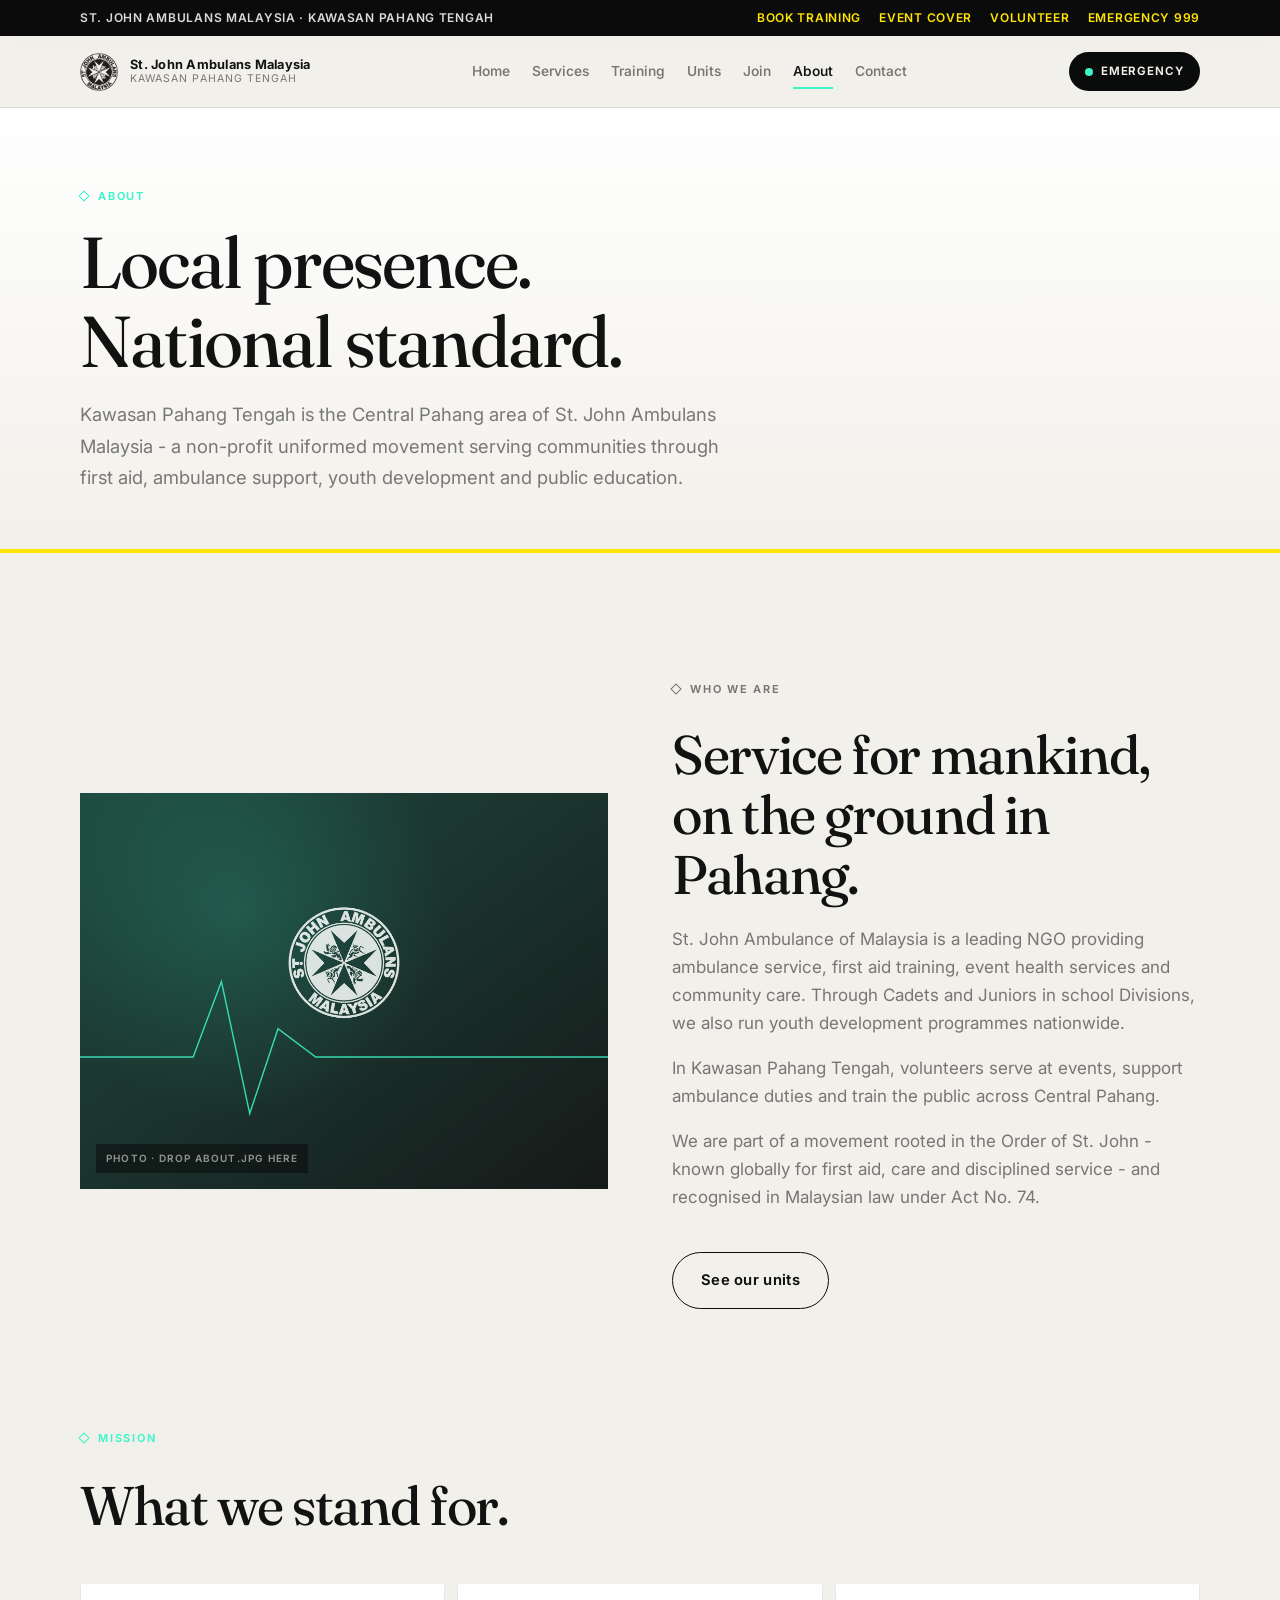
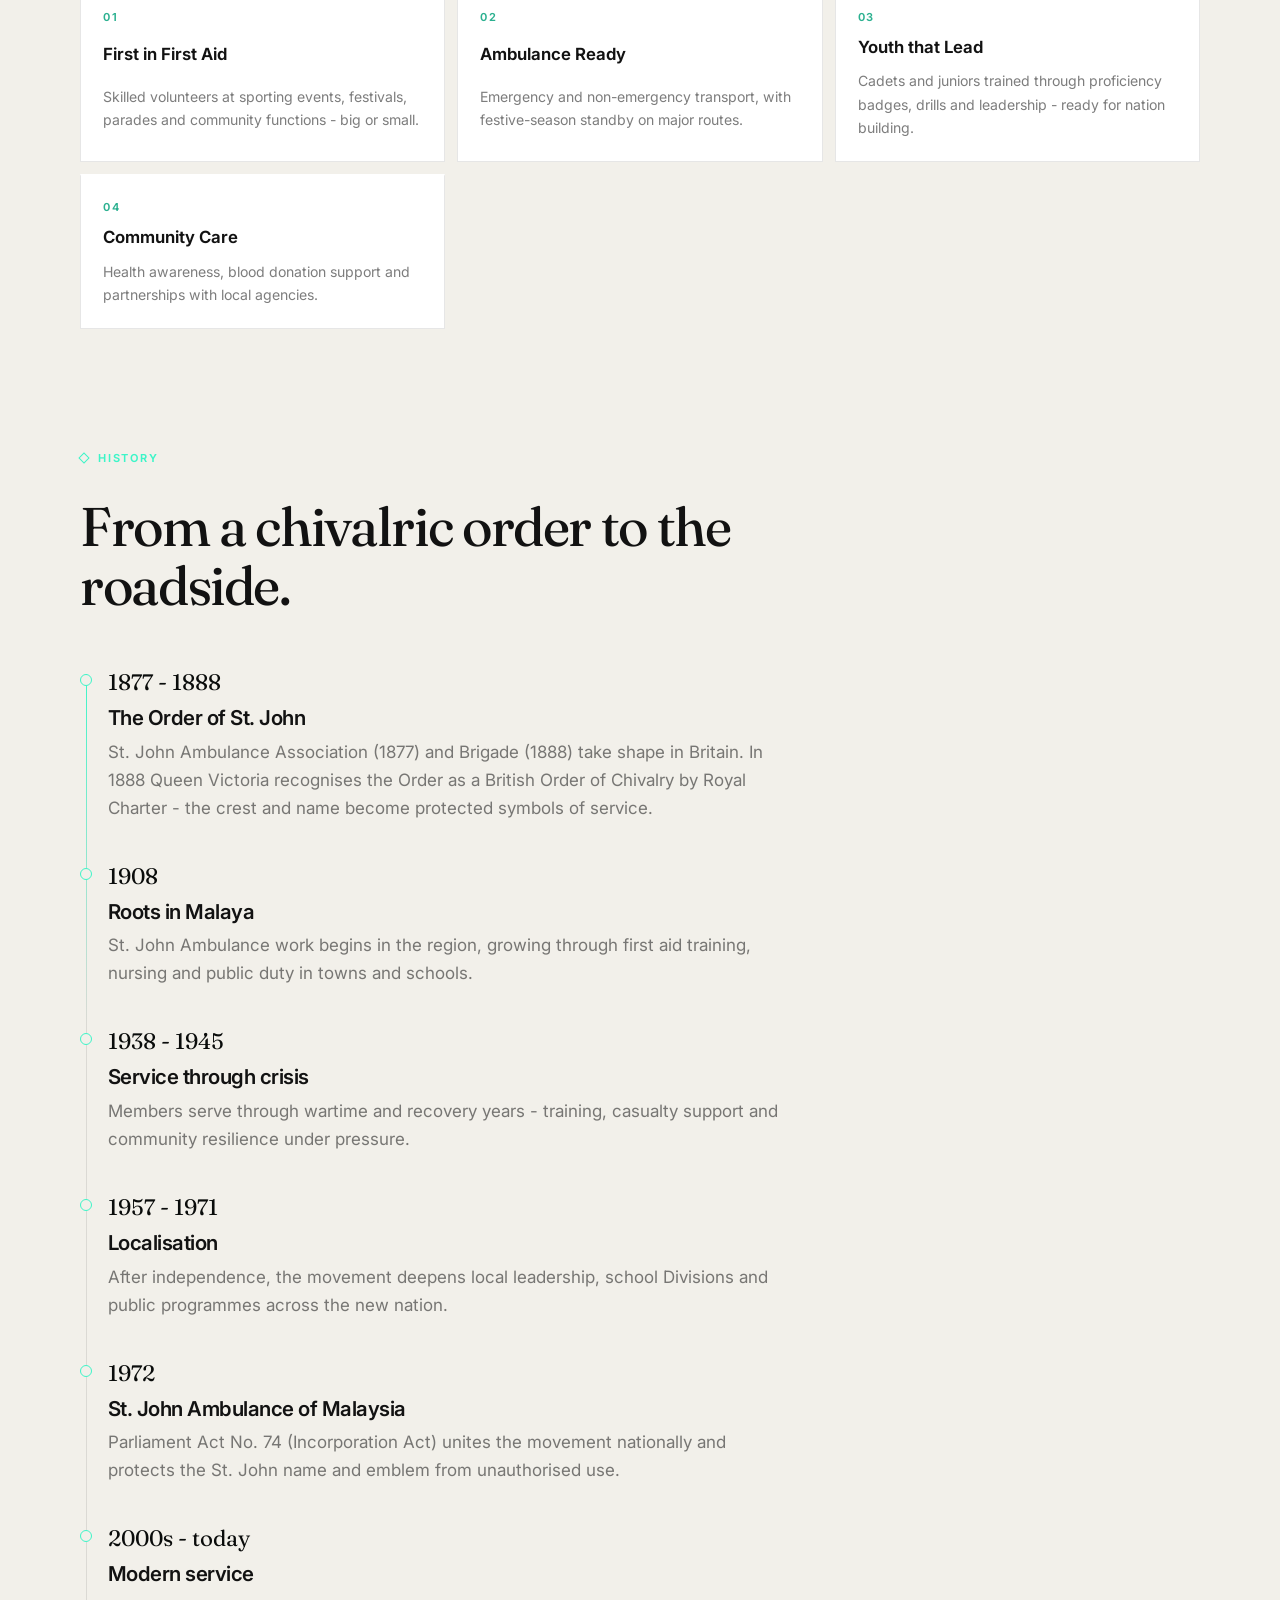
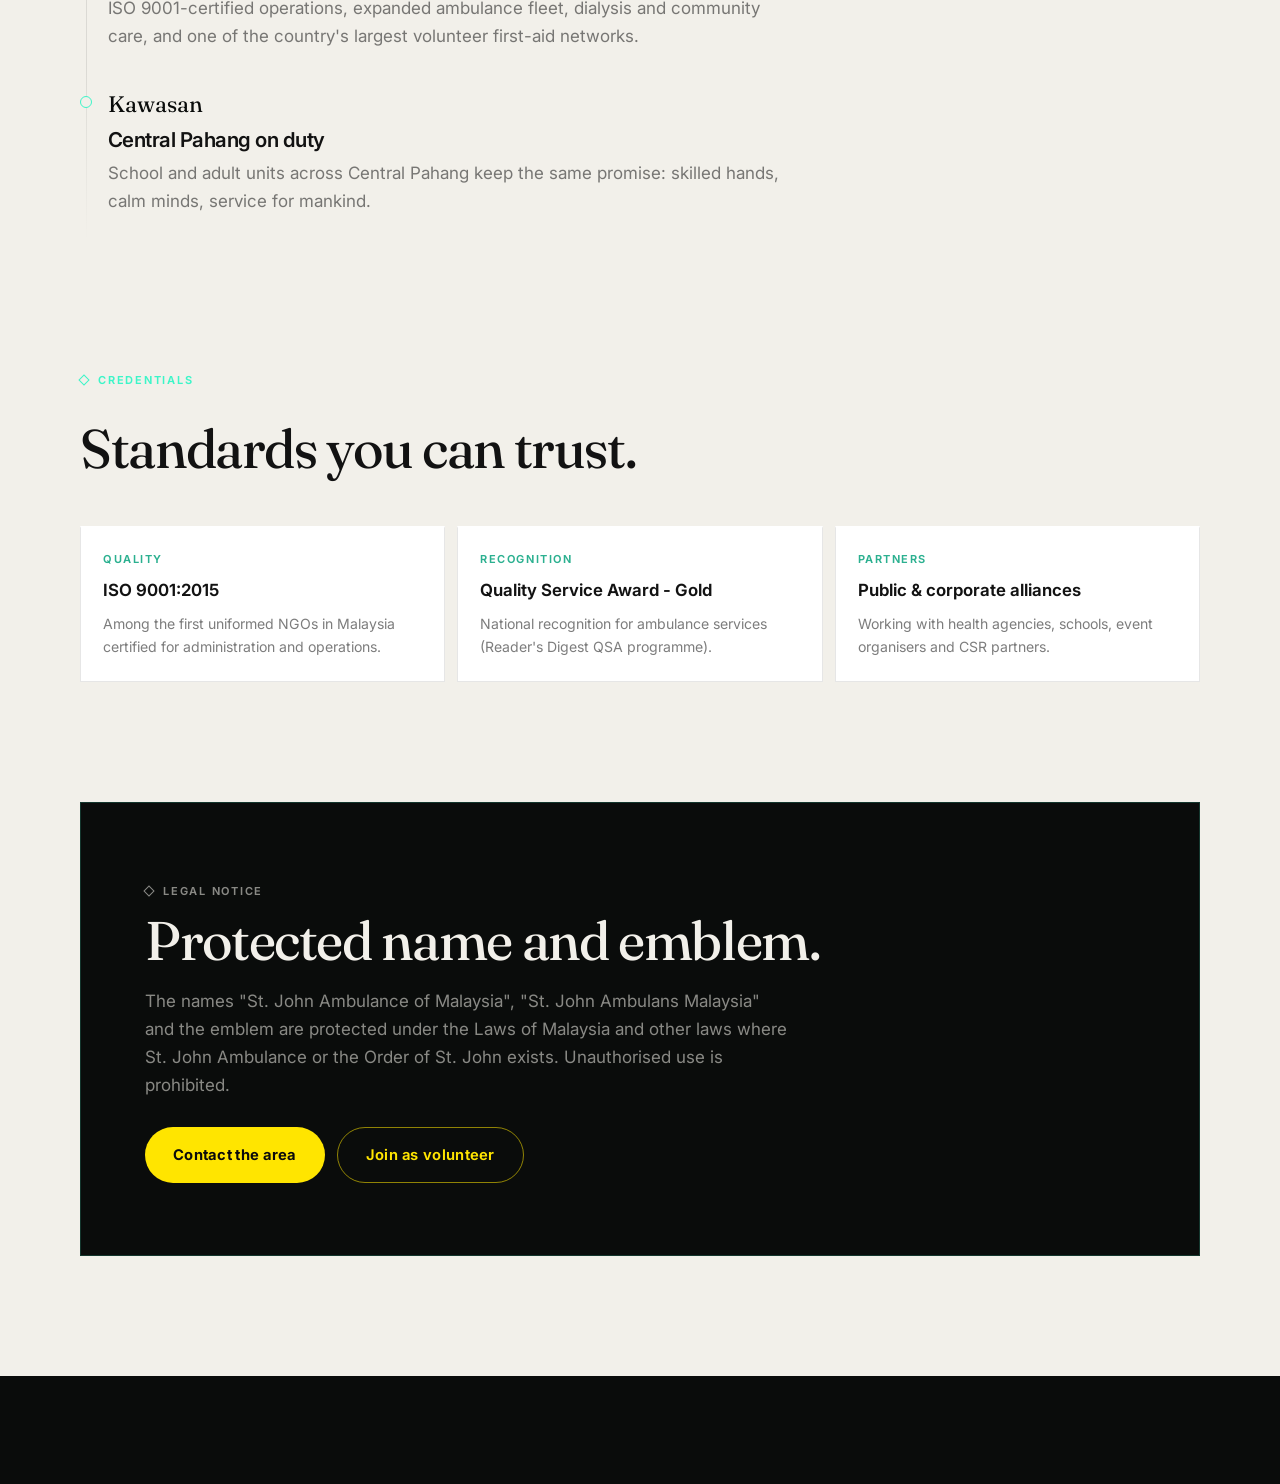
==== commit 0ea7eb82: "Remove Dispatch OS console chrome; restore clean help cards" ====
--- a/about.html
+++ b/about.html
@@ -13,7 +13,7 @@
 <body>
   <div class="utility-bar">
     <div class="utility-bar__inner">
-      <span><span class="os-led"></span> UNIT READY · KAWASAN PAHANG TENGAH · CH-01</span>
+      <span>St. John Ambulans Malaysia · Kawasan Pahang Tengah</span>
       <div class="utility-bar__links">
         <a href="training.html">Book training</a>
         <a href="services.html">Event cover</a>
@@ -235,39 +235,7 @@
   <footer class="site-footer">
     <div class="wrap">
       
-      <div class="os-instrument" aria-label="Instrument strip">
-        <div class="os-instrument__cell">HOTLINE<strong>+60 9-000 0000</strong></div>
-        <div class="os-instrument__cell">EMERGENCY<strong>999 / Kecemasan</strong></div>
-        <div class="os-instrument__cell">COVERAGE<strong>Central Pahang</strong></div>
-        <div class="os-instrument__cell">NETWORK<strong>SJAM Nationwide</strong></div>
-      </div>
-      <div class="footer__grid">
-        <div class="footer__brand">
-          <strong>St. John Ambulans Malaysia</strong>
-          <span>Kawasan Pahang Tengah · Central Pahang Area</span>
-          <span>Service for Mankind — First in First Aid.</span>
-        </div>
-        <div class="footer__col">
-          <h4>Pages</h4>
-          <a href="services.html">Services</a>
-          <a href="training.html">Training</a>
-          <a href="units.html">Units</a>
-          <a href="join.html">Join</a>
-          <a href="about.html">About</a>
-          <a href="contact.html">Contact</a>
-        </div>
-        <div class="footer__col">
-          <h4>Network</h4>
-          <a href="#" rel="noopener">Facebook</a>
-          <a href="#" rel="noopener">Instagram</a>
-          <a href="https://sjam.org.my" rel="noopener" target="_blank">SJAM National</a>
-        </div>
-      </div>
-      <div class="footer__bottom">
-        <p>© <span id="year">2025</span> St. John Ambulans Malaysia, Kawasan Pahang Tengah. All rights reserved.<br />The names “St. John Ambulance of Malaysia”, “St. John Ambulans Malaysia” and the emblem are protected under the Laws of Malaysia and other laws where St. John Ambulance or the Order of St. John exists. Unauthorised use is prohibited.</p>
-        <p>Night Dispatch</p>
-      </div>
-    </div>
+      
   </footer>
   <script src="main.js"></script>
 </body>
--- a/styles.css
+++ b/styles.css
@@ -2309,244 +2309,3 @@
 .section__head h2 {
   position: relative;
 }
-
-
-/* =========================================================
-   Dispatch OS — console chrome
-   ========================================================= */
-:root {
-  --os-bg: #0a0c0b;
-  --os-panel: #111816;
-  --os-line: rgba(61, 245, 200, 0.22);
-  --os-text: #e8f2ef;
-  --os-mute: #7a9088;
-  --os-led: #3df5c8;
-  --os-amber: #f0b429;
-  --os-red: #ff4d4d;
-  --os-mono: "Inter", ui-monospace, monospace;
-}
-
-.utility-bar {
-  background: #06110f !important;
-  border-bottom: 1px solid var(--os-line);
-  text-transform: none !important;
-  letter-spacing: 0.08em !important;
-}
-.utility-bar__inner {
-  font-family: var(--os-mono);
-  font-size: 11px !important;
-}
-.utility-bar a {
-  color: var(--os-led) !important;
-}
-.utility-bar__links a::before {
-  content: "› ";
-  opacity: 0.7;
-}
-
-/* Console chip / LED */
-.os-led {
-  width: 8px;
-  height: 8px;
-  border-radius: 50%;
-  background: var(--os-led);
-  box-shadow: 0 0 10px var(--os-led);
-  display: inline-block;
-  vertical-align: middle;
-}
-.os-led--amber {
-  background: var(--os-amber);
-  box-shadow: 0 0 10px var(--os-amber);
-}
-.os-led--red {
-  background: var(--os-red);
-  box-shadow: 0 0 10px var(--os-red);
-  animation: pulse-dot 1.2s ease-out infinite;
-}
-
-/* Hero console frame */
-.hero-road {
-  border-bottom: 1px solid var(--os-line);
-}
-.hero-road__content {
-  border: 1px solid var(--os-line);
-  border-radius: 4px;
-  background: linear-gradient(180deg, rgba(17, 24, 22, 0.55), rgba(10, 12, 11, 0.2));
-  padding: 28px 24px 36px !important;
-  margin-top: 24px !important;
-  margin-bottom: 48px !important;
-  width: min(100% - 32px, var(--max)) !important;
-}
-
-.hero-road__kicker {
-  font-family: var(--os-mono) !important;
-  letter-spacing: 0.22em !important;
-}
-
-.hero-road__tag {
-  font-family: var(--os-mono);
-  letter-spacing: 0.18em;
-}
-
-/* Status strip under hero */
-.os-status {
-  width: min(100% - 32px, var(--max));
-  margin: -24px auto 32px;
-  display: grid;
-  grid-template-columns: repeat(2, minmax(0, 1fr));
-  gap: 8px;
-  font-family: var(--os-mono);
-  font-size: 11px;
-  letter-spacing: 0.12em;
-  text-transform: uppercase;
-  color: var(--os-mute);
-}
-@media (min-width: 800px) {
-  .os-status {
-    grid-template-columns: repeat(4, minmax(0, 1fr));
-  }
-}
-.os-status__item {
-  display: flex;
-  align-items: center;
-  gap: 10px;
-  padding: 12px 14px;
-  border: 1px solid var(--os-line);
-  background: rgba(61, 245, 200, 0.04);
-}
-.os-status__item strong {
-  color: var(--os-led);
-  font-weight: 700;
-}
-
-/* Channel cards (radio-style service entries) */
-.help-band {
-  background: #0d1210 !important;
-  color: var(--os-text) !important;
-}
-.help-band h2 {
-  color: var(--os-text) !important;
-  font-family: var(--os-mono);
-  letter-spacing: -0.02em;
-}
-.help-band .muted {
-  color: var(--os-mute) !important;
-}
-.help-band .label,
-.help-band .label::before {
-  color: var(--os-led) !important;
-  border-color: var(--os-led) !important;
-}
-
-.help-grid {
-  gap: 12px;
-}
-.help-card {
-  background: var(--os-panel) !important;
-  border: 1px solid var(--os-line) !important;
-  border-radius: 6px !important;
-  border-top: 1px solid var(--os-line) !important;
-  position: relative;
-}
-.help-card:hover {
-  border-color: var(--os-led) !important;
-  box-shadow: 0 0 0 1px var(--os-led), 0 20px 50px -28px rgba(61, 245, 200, 0.45) !important;
-}
-.help-card__tag {
-  color: var(--os-led) !important;
-  opacity: 1 !important;
-  filter: none !important;
-}
-.help-card h3 {
-  color: var(--os-text);
-  font-family: var(--os-mono);
-  font-size: 1.25rem;
-  letter-spacing: 0.04em;
-}
-.help-card p {
-  color: var(--os-mute) !important;
-}
-.help-card__go {
-  background: transparent !important;
-  color: var(--os-led) !important;
-  border-top: 1px solid var(--os-line);
-  letter-spacing: 0.12em;
-  text-transform: uppercase;
-  font-family: var(--os-mono);
-  font-size: 11px;
-}
-.help-card:hover .help-card__go {
-  background: var(--os-led) !important;
-  color: var(--os-bg) !important;
-}
-
-/* Channel number badge */
-.help-card__ch {
-  position: absolute;
-  top: 14px;
-  right: 14px;
-  width: 36px;
-  height: 36px;
-  border: 1px solid var(--os-line);
-  border-radius: 50%;
-  display: grid;
-  place-items: center;
-  font-family: var(--os-mono);
-  font-size: 11px;
-  color: var(--os-led);
-}
-
-/* Instrument footer */
-.site-footer {
-  border-top: 1px solid var(--os-line) !important;
-  background: #060a09 !important;
-}
-.footer__col h4 {
-  color: var(--os-led) !important;
-  font-family: var(--os-mono);
-  letter-spacing: 0.16em;
-}
-.os-instrument {
-  width: min(100% - 40px, var(--max));
-  margin: 0 auto 28px;
-  display: grid;
-  grid-template-columns: repeat(2, 1fr);
-  gap: 8px;
-  font-family: var(--os-mono);
-  font-size: 11px;
-  letter-spacing: 0.1em;
-  text-transform: uppercase;
-}
-@media (min-width: 800px) {
-  .os-instrument {
-    grid-template-columns: repeat(4, 1fr);
-  }
-}
-.os-instrument__cell {
-  padding: 12px 14px;
-  border: 1px solid var(--os-line);
-  color: var(--os-mute);
-}
-.os-instrument__cell strong {
-  display: block;
-  margin-top: 6px;
-  color: var(--os-text);
-  font-size: 13px;
-  letter-spacing: 0.06em;
-}
-
-/* Inner page console head */
-.page-hero {
-  background: #0c1210 !important;
-  color: var(--os-text) !important;
-  border-bottom: 1px solid var(--os-line) !important;
-}
-.page-hero h1 {
-  color: var(--os-text);
-}
-.page-hero .lead {
-  color: var(--os-mute) !important;
-}
-.page-hero .label {
-  color: var(--os-led) !important;
-}
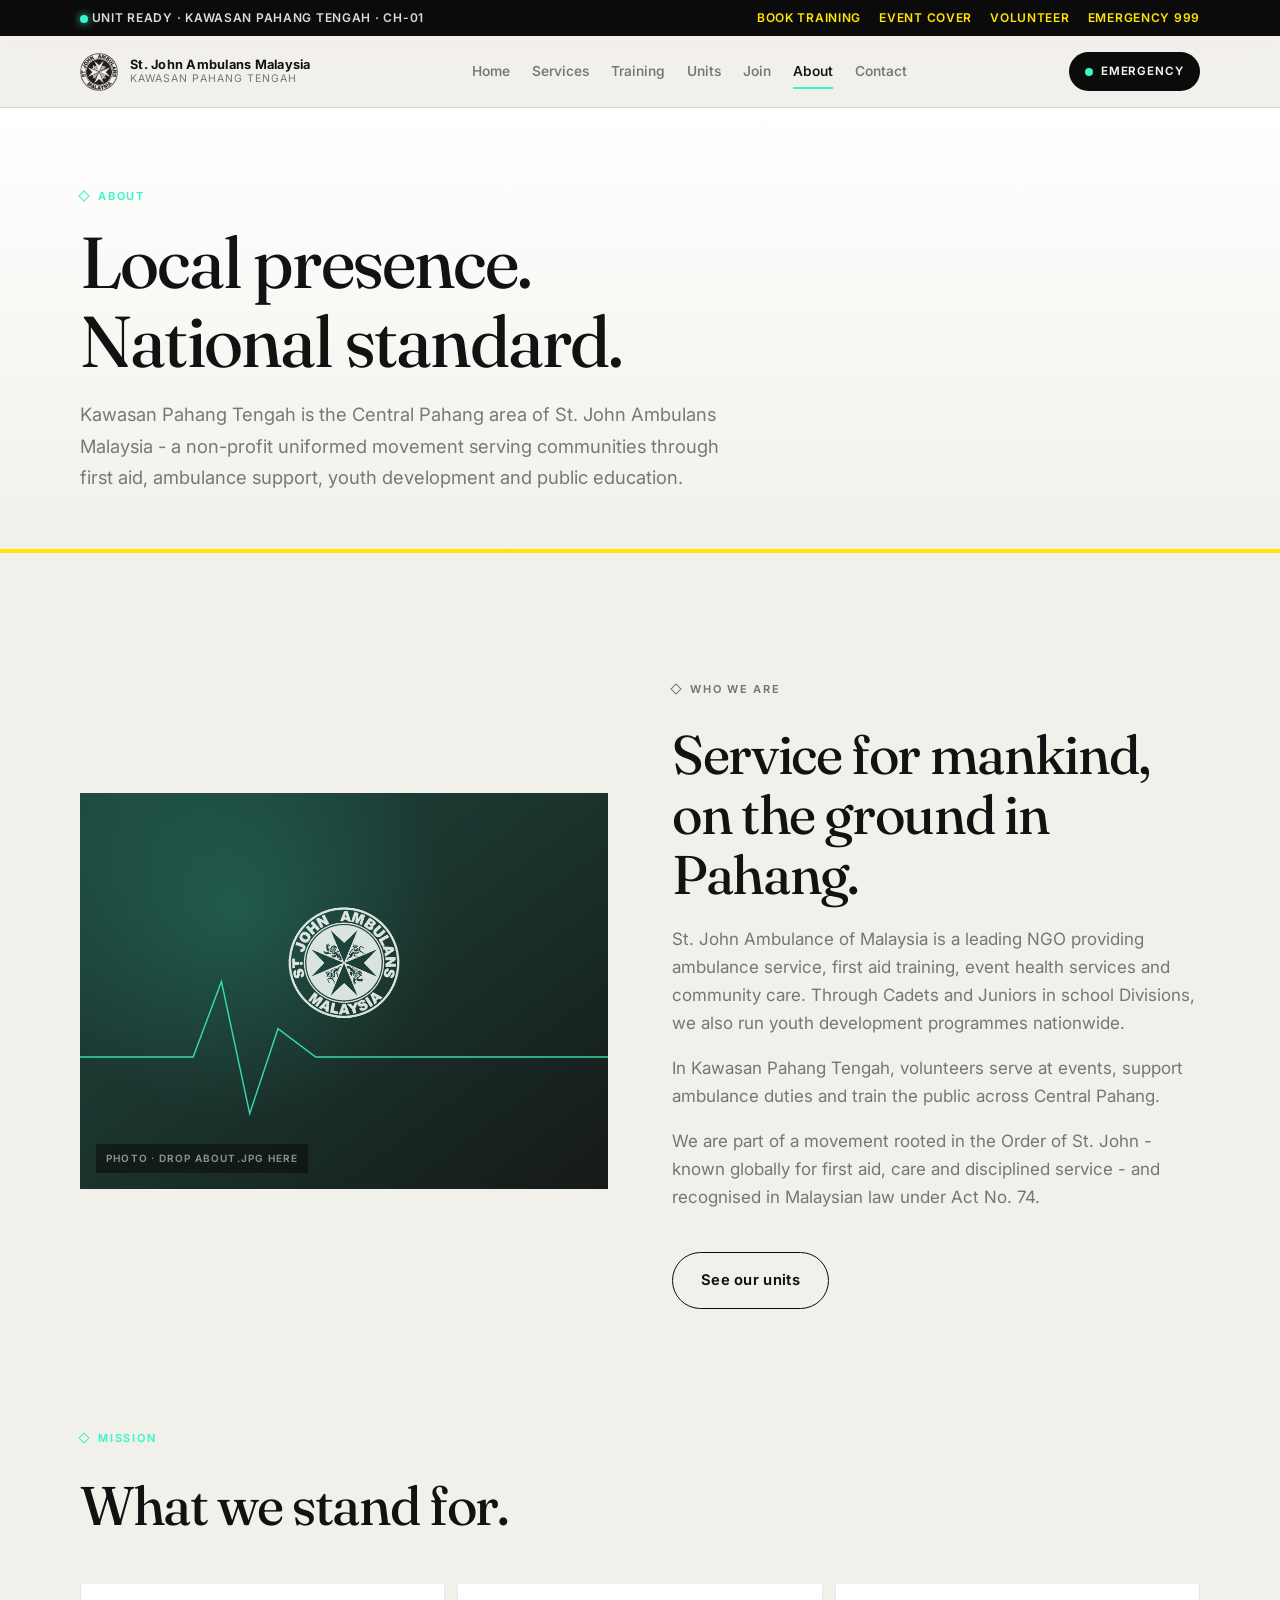
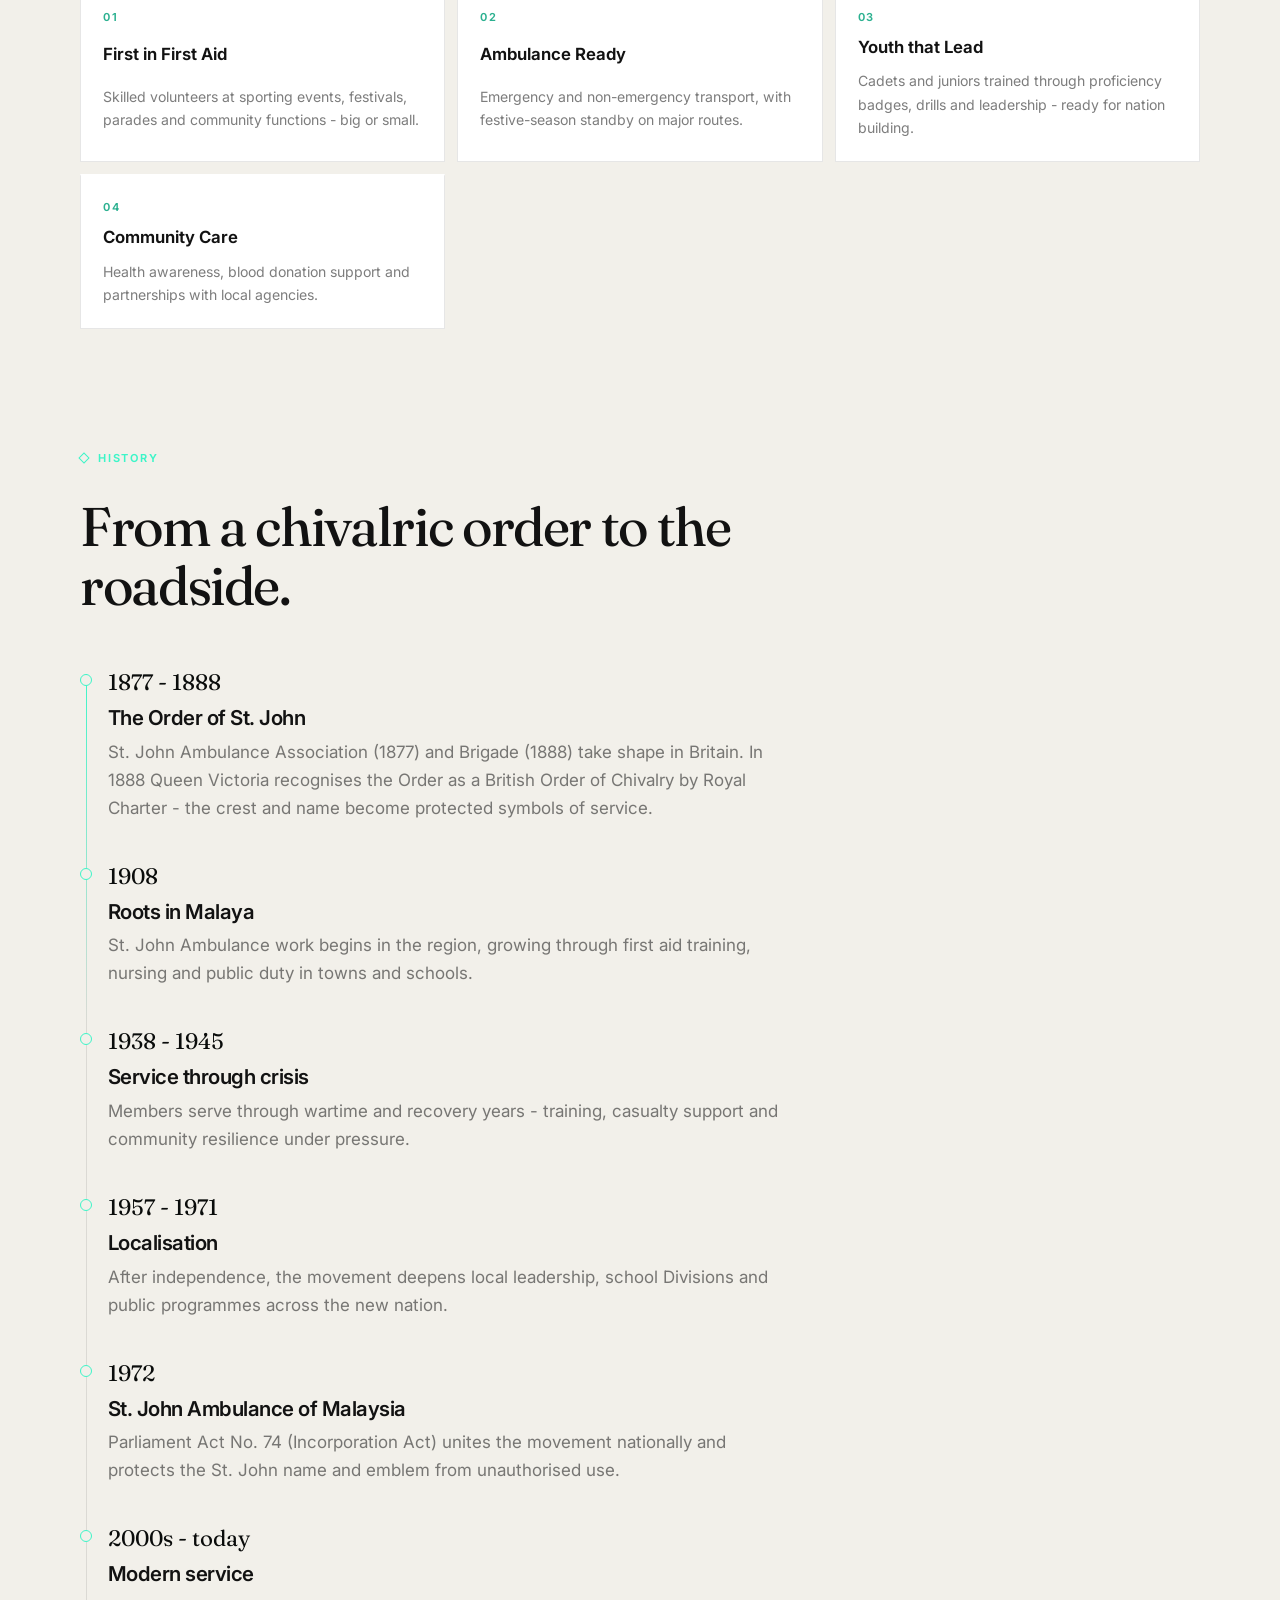
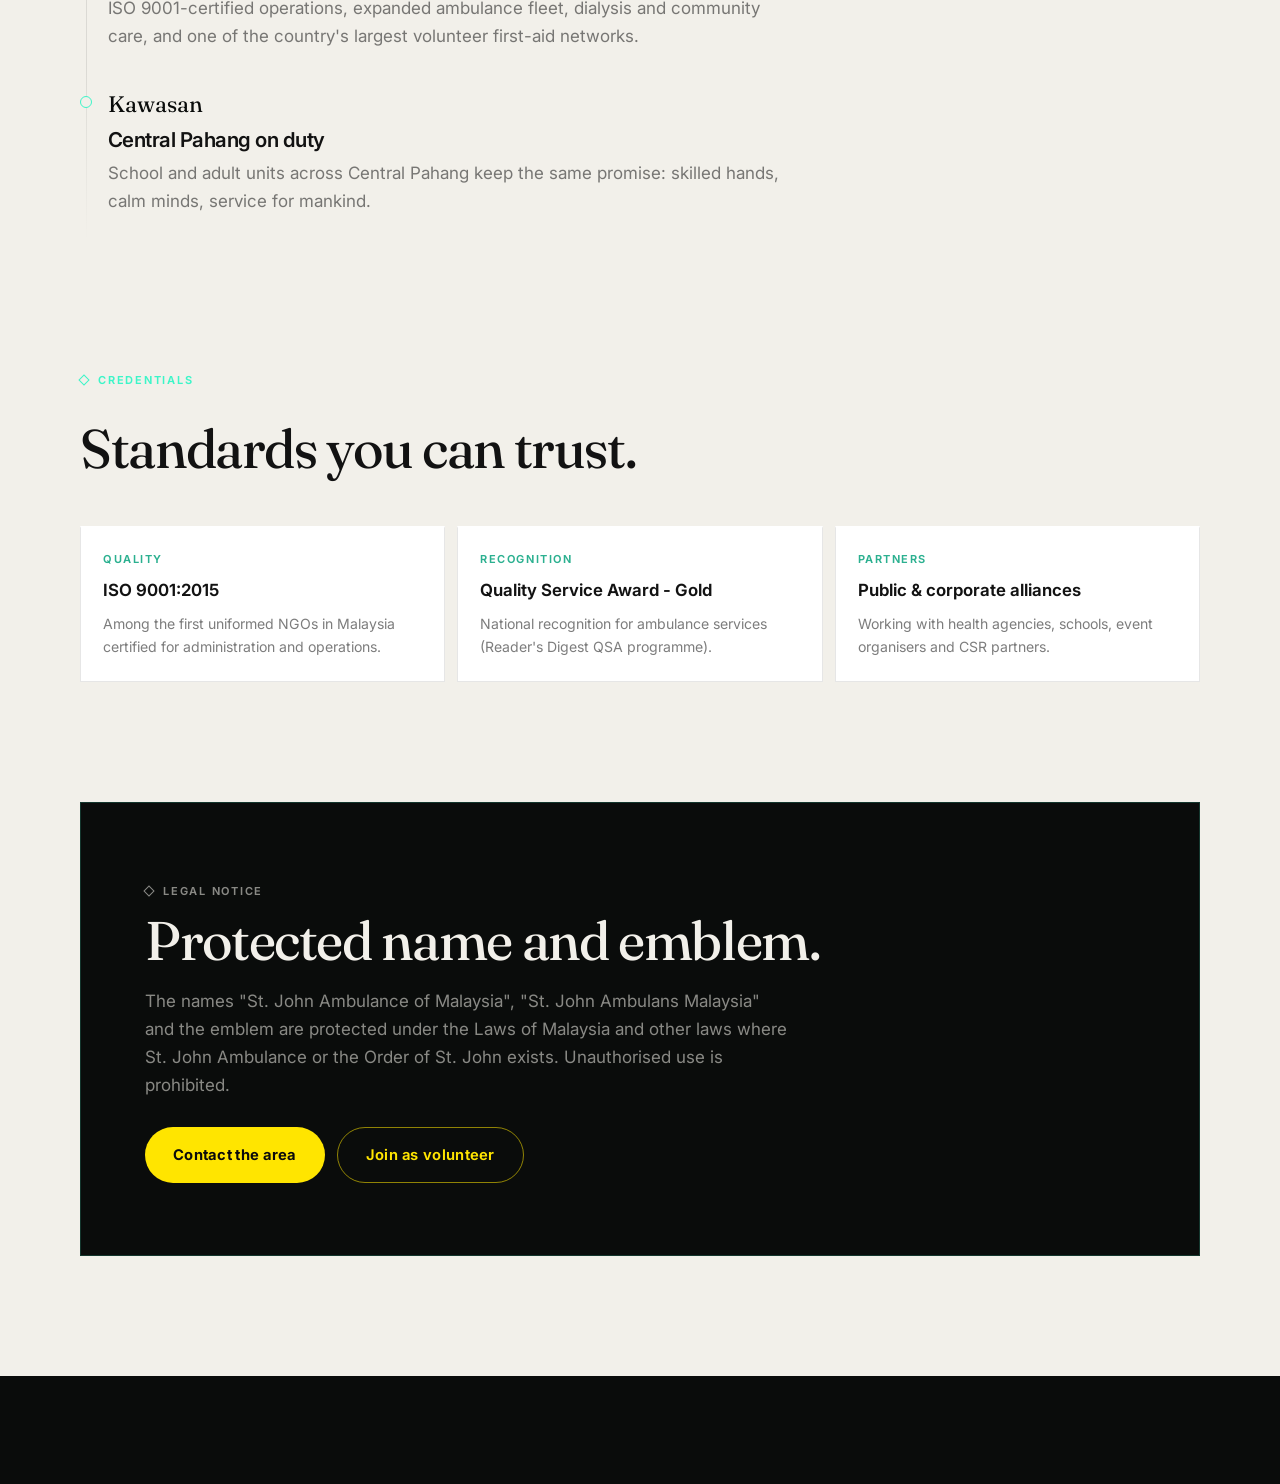
==== commit c2a80ba4: "Keep top status and visible strip; drop hero console frame" ====
--- a/about.html
+++ b/about.html
@@ -13,7 +13,7 @@
 <body>
   <div class="utility-bar">
     <div class="utility-bar__inner">
-      <span>St. John Ambulans Malaysia · Kawasan Pahang Tengah</span>
+      <span><span class="os-led"></span> UNIT READY · KAWASAN PAHANG TENGAH · CH-01</span>
       <div class="utility-bar__links">
         <a href="training.html">Book training</a>
         <a href="services.html">Event cover</a>
--- a/styles.css
+++ b/styles.css
@@ -2309,3 +2309,58 @@
 .section__head h2 {
   position: relative;
 }
+
+
+/* Visible dispatch status strip (no hero frame) */
+.os-led {
+  width: 8px;
+  height: 8px;
+  border-radius: 50%;
+  background: var(--voltage);
+  box-shadow: 0 0 8px var(--voltage);
+  display: inline-block;
+  vertical-align: middle;
+}
+.os-led--amber {
+  background: var(--amber);
+  box-shadow: 0 0 8px var(--amber);
+}
+.os-led--red {
+  background: #ff4d4d;
+  box-shadow: 0 0 8px #ff4d4d;
+}
+
+.status-strip {
+  background: var(--night);
+  color: rgba(242, 240, 234, 0.55);
+  padding: 18px 0;
+  border-bottom: 1px solid rgba(61, 245, 200, 0.12);
+  font-family: var(--font-body);
+  font-size: 11px;
+  letter-spacing: 0.12em;
+  text-transform: uppercase;
+}
+.status-strip__row {
+  display: grid;
+  grid-template-columns: repeat(2, minmax(0, 1fr));
+  gap: 10px;
+}
+@media (min-width: 800px) {
+  .status-strip__row {
+    grid-template-columns: repeat(4, minmax(0, 1fr));
+    gap: 12px;
+  }
+}
+.status-strip__item {
+  display: flex;
+  align-items: center;
+  gap: 10px;
+  padding: 12px 14px;
+  border: 1px solid rgba(61, 245, 200, 0.18);
+  background: rgba(61, 245, 200, 0.04);
+}
+.status-strip__item strong {
+  color: var(--voltage);
+  font-weight: 700;
+  letter-spacing: 0.08em;
+}
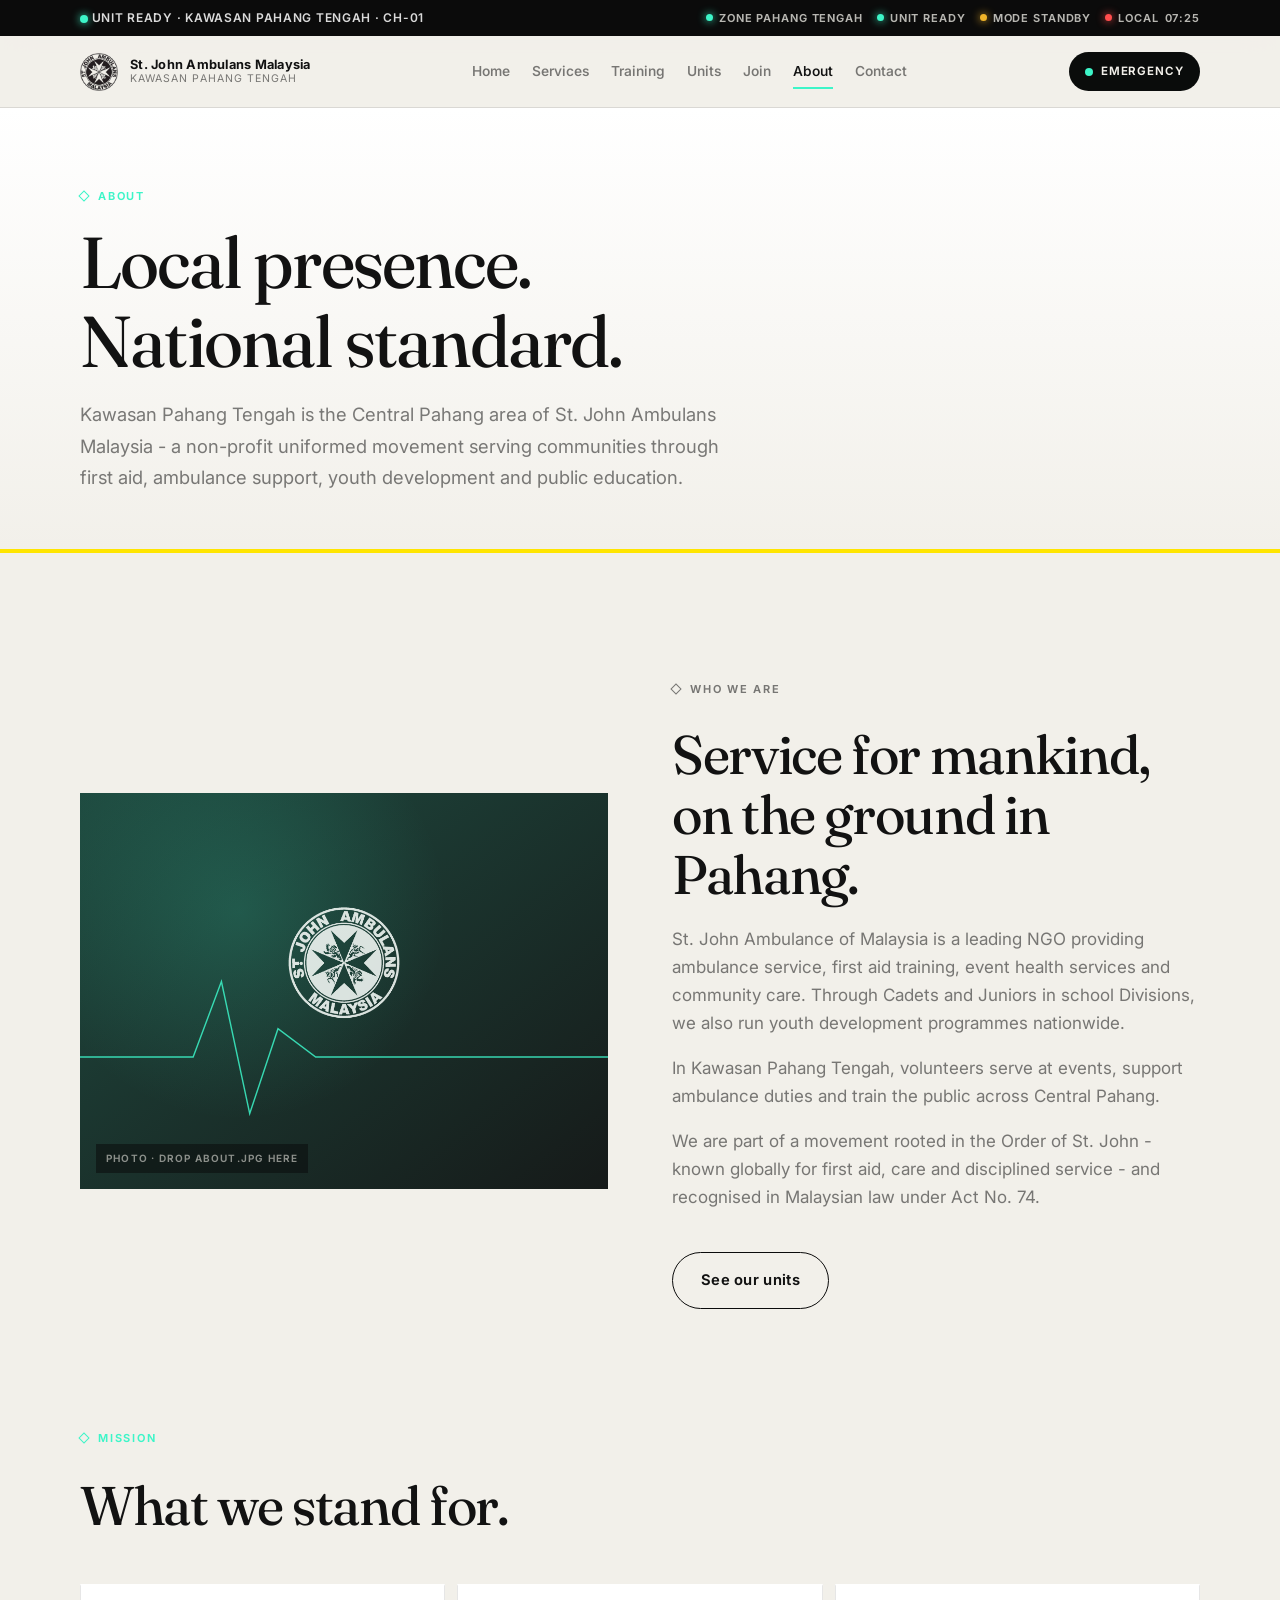
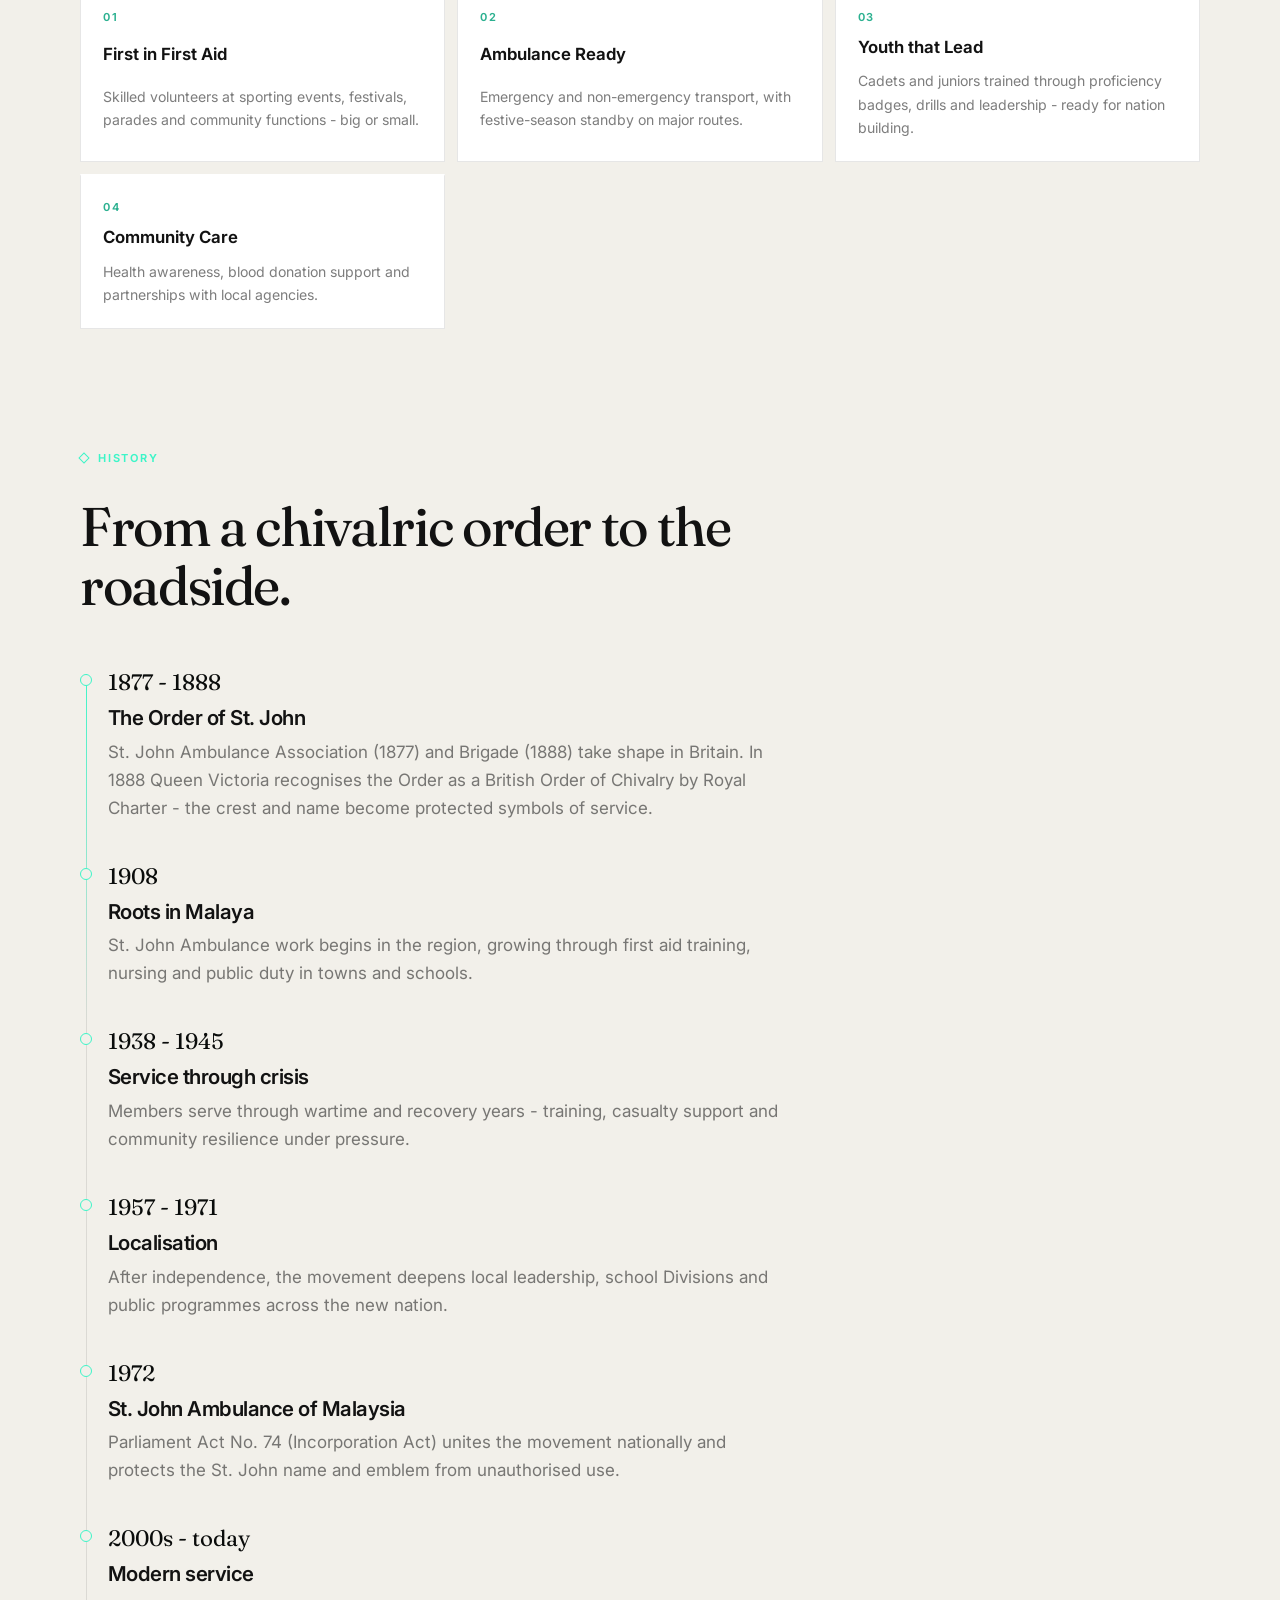
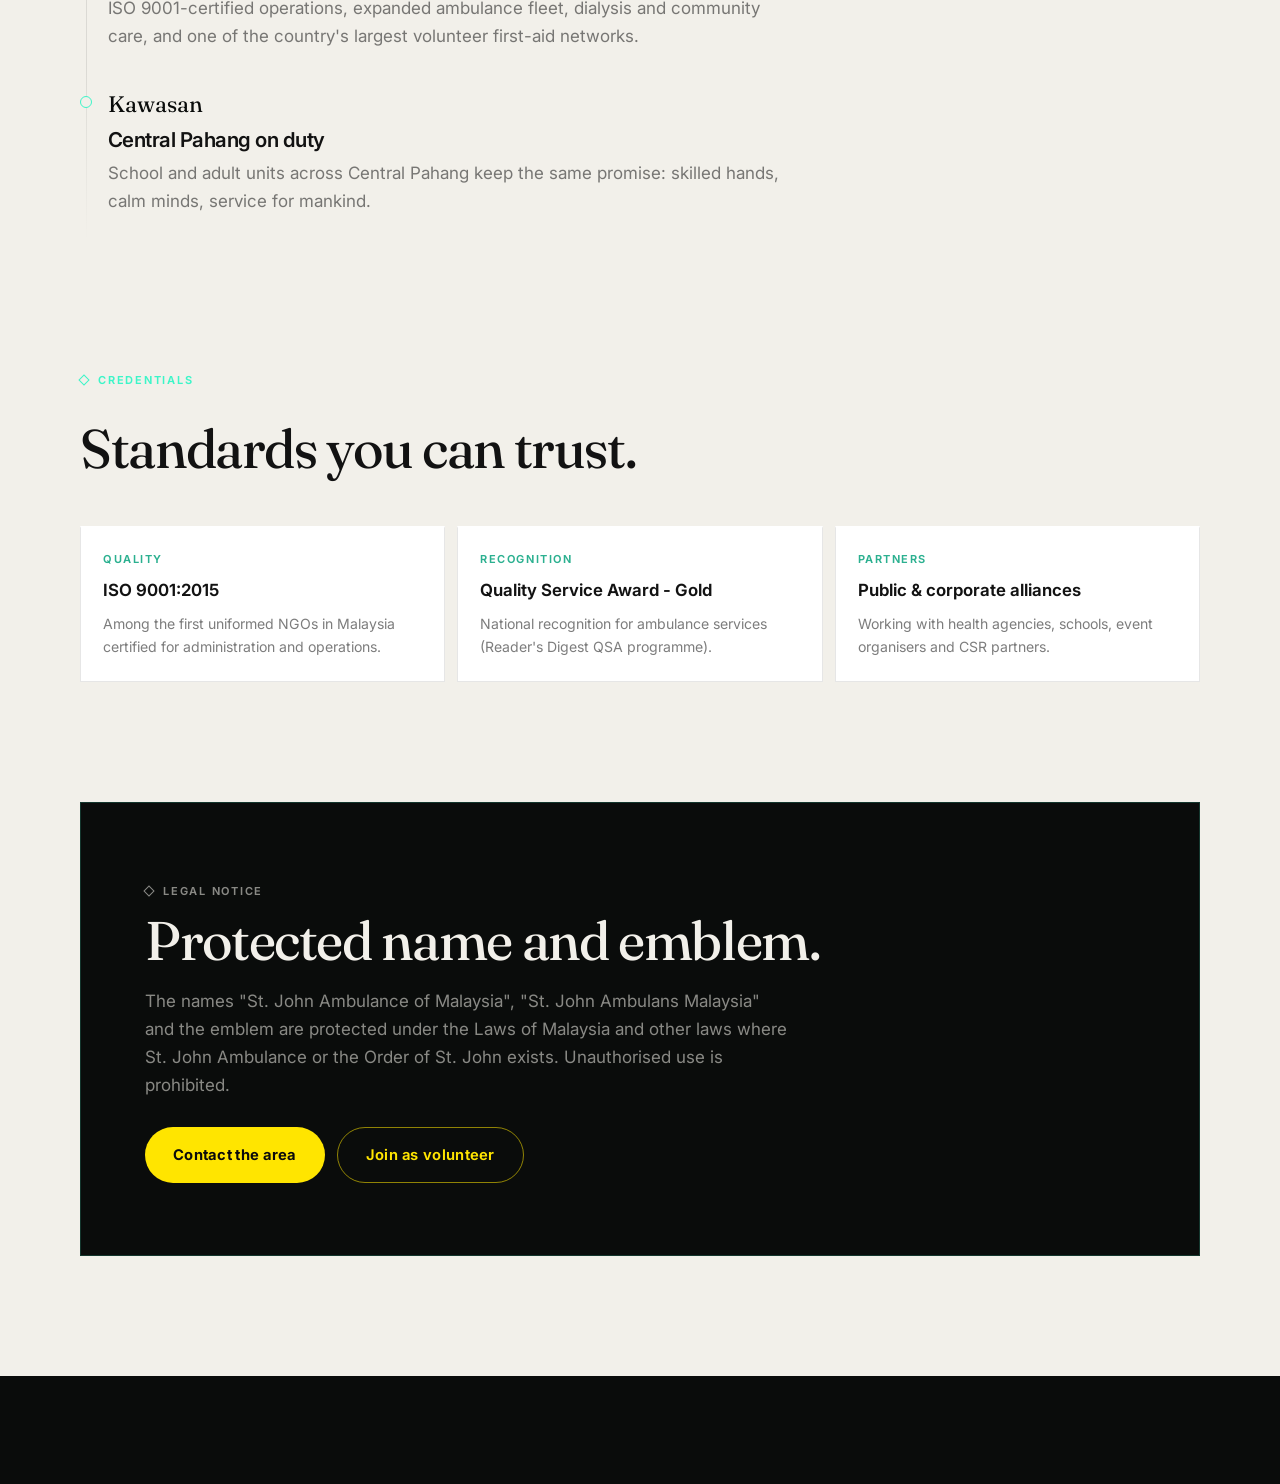
==== commit 468675a3: "Top bar: replace booking links with ZONE/UNIT/MODE/LOCAL status chips" ====
--- a/about.html
+++ b/about.html
@@ -15,10 +15,10 @@
     <div class="utility-bar__inner">
       <span><span class="os-led"></span> UNIT READY · KAWASAN PAHANG TENGAH · CH-01</span>
       <div class="utility-bar__links">
-        <a href="training.html">Book training</a>
-        <a href="services.html">Event cover</a>
-        <a href="join.html">Volunteer</a>
-        <a href="tel:999">Emergency 999</a>
+        <span class="utility-mini"><span class="os-led"></span> ZONE PAHANG TENGAH</span>
+        <span class="utility-mini"><span class="os-led"></span> UNIT READY</span>
+        <span class="utility-mini"><span class="os-led os-led--amber"></span> MODE STANDBY</span>
+        <span class="utility-mini"><span class="os-led os-led--red"></span> LOCAL <span class="os-clock-mini">--:--</span></span>
       </div>
     </div>
   </div>
--- a/styles.css
+++ b/styles.css
@@ -2364,3 +2364,23 @@
   font-weight: 700;
   letter-spacing: 0.08em;
 }
+
+
+.utility-bar__links {
+  gap: 14px !important;
+}
+.utility-mini {
+  display: inline-flex;
+  align-items: center;
+  gap: 6px;
+  color: rgba(242, 240, 234, 0.75);
+  text-transform: uppercase;
+  letter-spacing: 0.08em;
+  font-size: 11px;
+  font-weight: 650;
+  white-space: nowrap;
+}
+.utility-mini .os-led {
+  width: 7px;
+  height: 7px;
+}
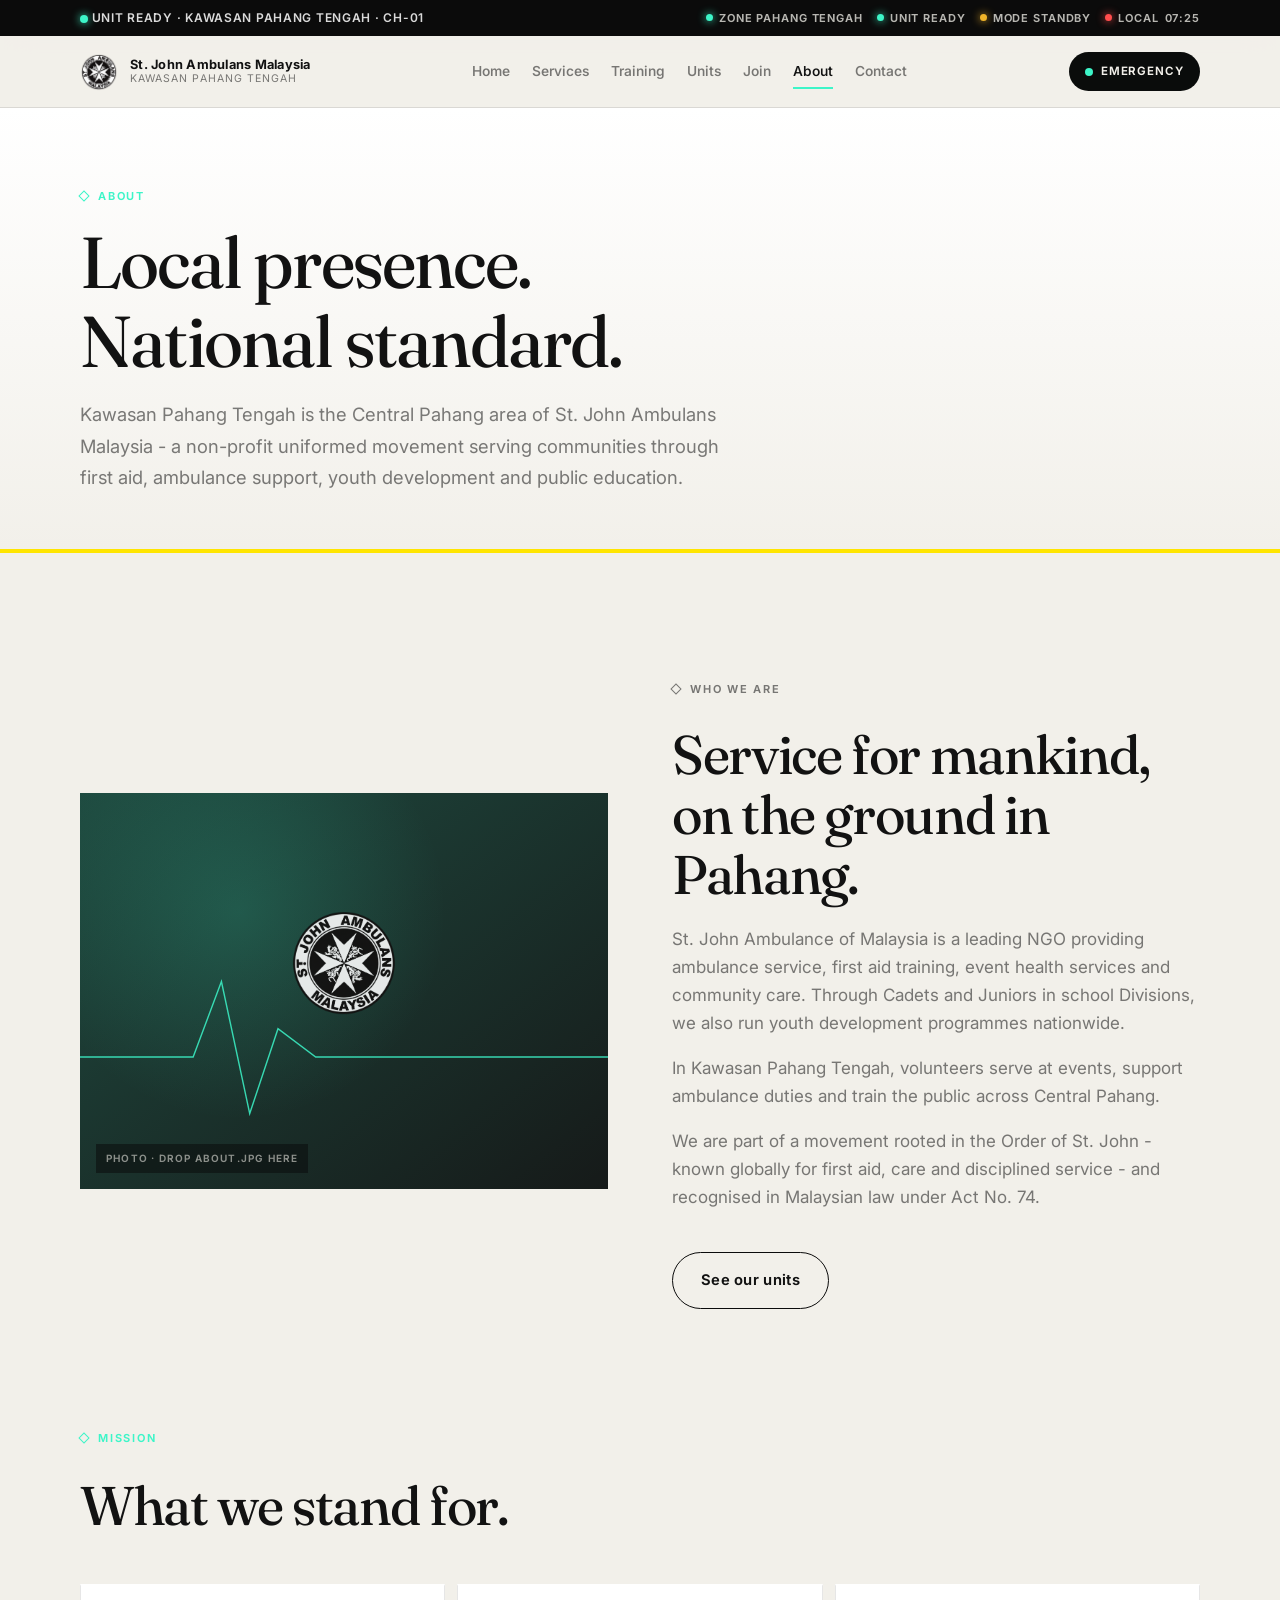
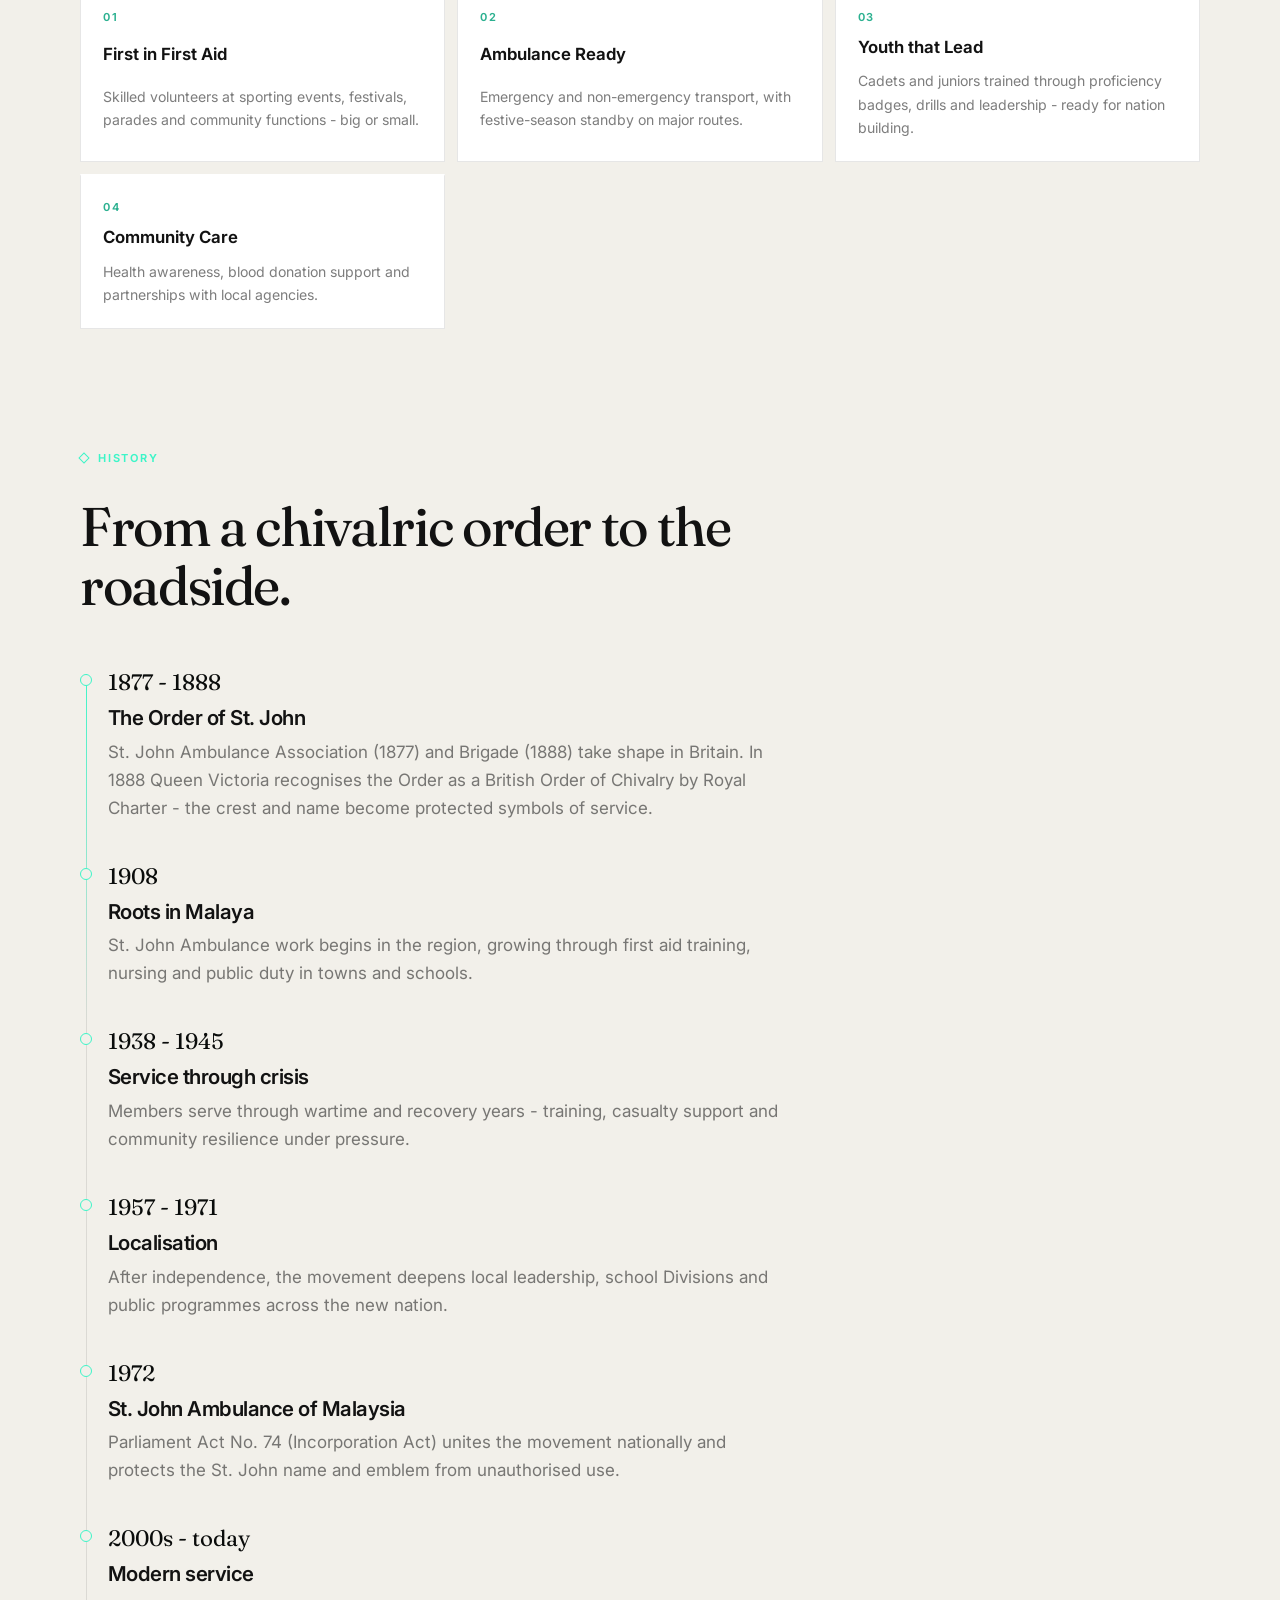
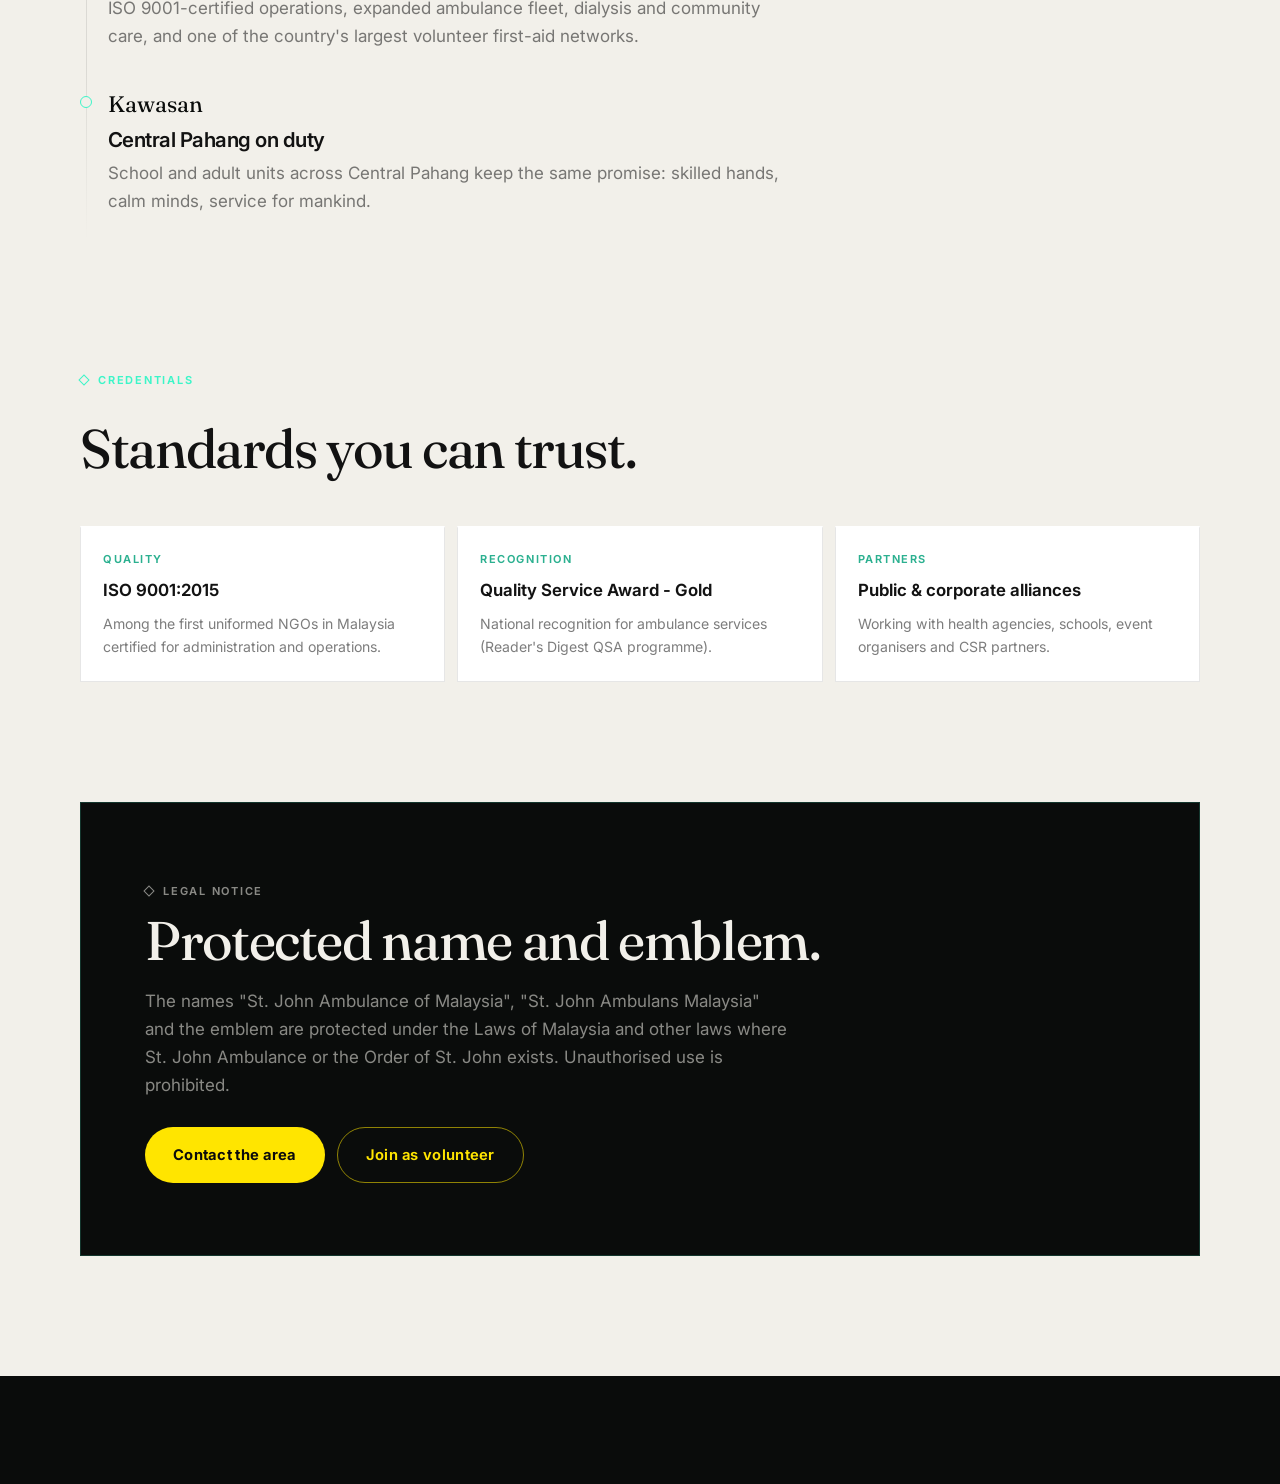
==== commit 2dd3d0e4: "Use official St John Malaysia transparent logo site-wide" ====
--- a/about.html
+++ b/about.html
@@ -26,7 +26,7 @@
   <header class="site-header">
     <div class="site-header__inner">
       <a class="brand" href="index.html" aria-label="Home">
-        <img class="brand__mark" src="assets/sjam-logo.png" width="38" height="38" alt="" />
+        <img class="brand__mark" src="assets/st-john-logo.png" width="38" height="38" alt="" />
         <span class="brand__text">
           <span class="brand__name">St. John Ambulans Malaysia</span>
           <span class="brand__sub">Kawasan Pahang Tengah</span>
@@ -84,7 +84,7 @@
             </defs>
             <rect width="560" height="420" fill="url(#ag)"/>
             <polyline points="0,280 90,280 120,280 150,200 180,340 210,250 250,280 560,280" fill="none" stroke="#3DF5C8" stroke-width="1.5" opacity="0.85"/>
-            <image href="assets/sjam-logo-light.png" x="220" y="120" width="120" height="120" opacity="0.9"/>
+            <image href="assets/st-john-logo.png" x="220" y="120" width="120" height="120" opacity="0.9"/>
           </svg>
           <div class="media-frame__caption">Photo · drop about.jpg here</div>
         </div>
--- a/styles.css
+++ b/styles.css
@@ -2384,3 +2384,88 @@
   width: 7px;
   height: 7px;
 }
+
+
+/* ===== Introduction band ===== */
+.intro-band {
+  background: var(--night);
+  color: var(--paper);
+  padding: 88px 0 72px;
+  border-bottom: 1px solid var(--line-dark);
+}
+.intro-grid {
+  display: grid;
+  gap: 40px;
+  align-items: center;
+}
+.intro-brand {
+  display: flex;
+  align-items: center;
+  gap: 14px;
+  margin-bottom: 28px;
+}
+.intro-logo {
+  width: 56px;
+  height: 56px;
+  border-radius: 50%;
+  object-fit: contain;
+  flex-shrink: 0;
+}
+.intro-name {
+  margin: 0;
+  font-size: 0.95rem;
+  font-weight: 700;
+  letter-spacing: 0.04em;
+}
+.intro-area {
+  margin: 4px 0 0;
+  font-size: 11px;
+  font-weight: 650;
+  letter-spacing: 0.14em;
+  text-transform: uppercase;
+  color: var(--quiet-dark);
+}
+.intro-slogan {
+  font-family: var(--font-display);
+  font-size: clamp(2.6rem, 6vw, 4.25rem);
+  line-height: 1.05;
+  letter-spacing: -0.03em;
+  margin: 0 0 20px;
+  color: var(--paper);
+}
+.intro-desc {
+  margin: 0 0 28px;
+  max-width: 34em;
+  font-size: 1.08rem;
+  line-height: 1.7;
+  color: var(--quiet-dark);
+}
+.intro-actions {
+  display: flex;
+  flex-wrap: wrap;
+  gap: 12px;
+}
+.intro-photo {
+  margin: 0;
+  display: grid;
+  gap: 12px;
+}
+.intro-photo__frame {
+  position: relative;
+  aspect-ratio: 4 / 3;
+  overflow: hidden;
+  border: 1px solid rgba(61, 245, 200, 0.15);
+  background: #1a2420;
+}
+.intro-caption {
+  font-size: 12px;
+  letter-spacing: 0.08em;
+  text-transform: uppercase;
+  color: var(--quiet-dark);
+}
+@media (min-width: 900px) {
+  .intro-grid {
+    grid-template-columns: 1.05fr 0.95fr;
+    gap: 56px;
+  }
+}
